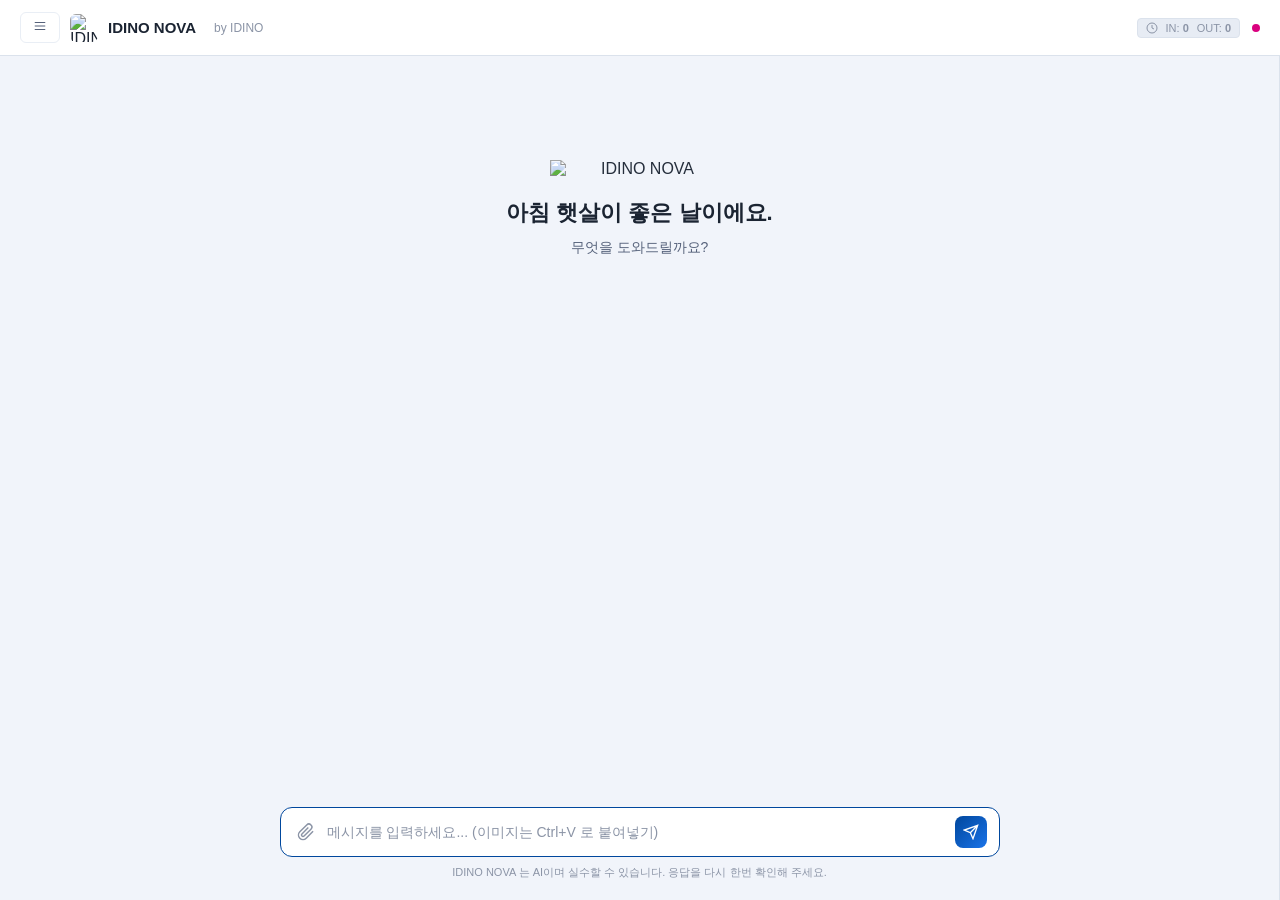
==== web/static/index.html @ 28ae4757 "[web] 브라우저 기본 대화상자 16곳을 공용 모달로 교체 alert/confirm/prompt 는 렌더러를 동기 차단한다. 실측으로 편집 버튼을 누르는 순간 페이지가 통째로 멈" ====
<!DOCTYPE html>
<html lang="ko">
<head>
<meta charset="UTF-8">
<meta name="viewport" content="width=device-width, initial-scale=1.0">
<title>IDINO NOVA — AI Assistant</title>
<link rel="manifest" href="/static/manifest.json">
<meta name="theme-color" content="#ffffff">
<meta name="apple-mobile-web-app-capable" content="yes">
<meta name="apple-mobile-web-app-status-bar-style" content="black-translucent">
<link rel="icon" type="image/png" href="/static/emblem.png">
<!-- 코드 하이라이트 — 에어갭 로컬 vendor 번들(외부 CDN 금지). 파일 부재 시에도 복사·라벨은 동작. -->
<link rel="stylesheet" href="/static/vendor/highlight/github.min.css">
<script src="/static/vendor/highlight/highlight.min.js" defer></script>
<!-- 수식 렌더(W5) — 에어갭이므로 CDN이 아닌 로컬 벤더를 쓴다. -->
<link rel="stylesheet" href="/static/vendor/katex/katex.min.css">
<script src="/static/vendor/katex/katex.min.js" defer></script>
<script src="/static/vendor/katex/auto-render.min.js" defer></script>
<style>
  /* KaTeX 레이아웃 보정 — 본문에 걸린 line-height가 분수·루트의 세로 조판을 눌러
     글리프가 잘려 보인다(실측). KaTeX 내부는 자체 조판을 쓰므로 normal로 되돌린다. */
  .katex, .katex * { line-height: normal; }
  /* 긴 수식은 잘라내지 말고 가로 스크롤로 흘린다.
     주의(실측 2026-08-06): 여기에 overflow-y: visible 을 적어도 계산값은 auto 가 된다.
     CSS 스펙상 한 축이 auto/scroll 이면 다른 축의 visible 은 auto 로 승격되기 때문이다
     (한 축만 스크롤 가능하게 만들 수 없다). 다만 auto 는 넘칠 때 '스크롤'이지 '잘라내기'가
     아니고, 실측에서 세로 넘침은 0이었다(scrollHeight == clientHeight). 그래서 그대로 둔다.
     세로 여유가 필요해지면 padding 을 키워 넘침 자체를 없애는 편이 안전하다. */
  .katex-display { overflow-x: auto; padding: 6px 0; margin: 8px 0; }
  /* 다이어그램(W4 Mermaid) — 넓은 그림은 가로 스크롤로 흘리고, 폭은 말풍선에 맞춘다. */
  .mermaid-figure {
    margin: 12px 0; padding: 12px; overflow-x: auto;
    background: var(--bg-secondary); border: 1px solid var(--border); border-radius: 8px;
  }
  /* SVG를 말풍선 폭에 맞춰 줄이지 않는다. 줄이면 글자가 뭉개져 읽을 수 없다(실측: 자연
     너비 1817px 다이어그램이 622px로 눌려 높이 68px가 됐다). 자연 크기를 유지하고
     넘치는 만큼만 위 컨테이너에서 가로 스크롤한다. */
  .mermaid-figure svg { max-width: none; width: auto; height: auto; display: block; margin: 0 auto; }
</style>
<style>
/* ─── idino 컬러 팔레트 ─── */
:root {
  /* ── IDINO NOVA 라이트 팔레트 (로고 화이트 배경 기준, 눈부심 완화한 소프트 톤) ── */
  --bg-page: #f1f4fa;           /* 페이지 배경 — 순백 대신 쿨 소프트 화이트로 눈 편하게 */
  --bg-primary: #e7ecf4;        /* 코드블록·인셋 박스 — 배경 위에서 구분되는 옅은 회색 */
  --bg-secondary: #ffffff;      /* 헤더·사이드바·카드 표면 (흰색으로 페이지 위에 뜸) */
  --bg-tertiary: #e0e7f2;       /* 활성 세션 등 강조 표면 */
  --bg-input: #ffffff;          /* 입력창 */
  --bg-message-user: #00479d;   /* 사용자 아바타 — 로고 네이비 */
  --bg-message-assistant: #ffffff;
  --bg-hover: #e8edf6;          /* hover 배경 */
  --text-primary: #1b2432;      /* 본문 — 짙은 네이비그레이 (흰 배경에서 편한 대비) */
  --text-secondary: #55617a;
  --text-muted: #8b94a6;
  --accent: #00479d;            /* 로고 네이비 */
  --accent-light: #1a73e8;      /* 로고 밝은 블루 */
  --accent-hover: #003a80;
  /* 로고 톤 그라데이션 (네이비→밝은 블루) — 버튼 등 강조 요소용 */
  --accent-grad: linear-gradient(135deg, #00479d 0%, #1a73e8 100%);
  --accent-grad-hover: linear-gradient(135deg, #003a80 0%, #135ec4 100%);
  --border: #dbe2ec;
  --border-light: #e9eef5;
  --scrollbar: #c6cfdd;
  --success: #209445;
  --error: #DA017F;
}

*, *::before, *::after { margin: 0; padding: 0; box-sizing: border-box; }

body {
  font-family: -apple-system, BlinkMacSystemFont, 'Segoe UI', Roboto, 'Helvetica Neue', Arial, sans-serif;
  background: var(--bg-page);
  color: var(--text-primary);
  height: 100vh;
  overflow: hidden;
  display: flex;
  flex-direction: column;
}

::-webkit-scrollbar { width: 6px; }
::-webkit-scrollbar-track { background: transparent; }
::-webkit-scrollbar-thumb { background: var(--scrollbar); border-radius: 3px; }
::-webkit-scrollbar-thumb:hover { background: var(--text-muted); }

/* ─── 헤더 ─── */
.header {
  display: flex;
  align-items: center;
  justify-content: space-between;
  padding: 12px 20px;
  background: var(--bg-secondary);
  border-bottom: 1px solid var(--border);
  flex-shrink: 0;
}

.header-left {
  display: flex;
  align-items: center;
  gap: 10px;
}

.header-logo { width: 28px; height: 28px; border-radius: 6px; }

.header-title { font-size: 15px; font-weight: 600; }

.header-subtitle { font-size: 12px; color: var(--text-muted); margin-left: 8px; }

.header-right { display: flex; align-items: center; gap: 12px; }

.header-btn {
  background: none;
  border: 1px solid var(--border-light);
  color: var(--text-secondary);
  padding: 6px 12px;
  border-radius: 6px;
  cursor: pointer;
  font-size: 12px;
  transition: all 0.15s;
}

.header-btn:hover {
  background: var(--bg-hover);
  color: var(--text-primary);
  border-color: var(--text-muted);
}

.status-dot {
  width: 8px; height: 8px; border-radius: 50%;
  background: var(--success); display: inline-block;
}
.status-dot.offline { background: var(--error); }

/* ─── 토큰 카운터 ─── */
.token-counter {
  display: flex;
  align-items: center;
  gap: 8px;
  font-size: 11px;
  color: var(--text-muted);
  padding: 3px 8px;
  background: var(--bg-primary);
  border-radius: 4px;
  border: 1px solid var(--border);
}

.token-counter span { font-variant-numeric: tabular-nums; }

/* ─── 사이드바 ─── */
.layout { display: flex; flex: 1; overflow: hidden; position: relative; }

.sidebar {
  width: var(--sidebar-w, 260px);
  background: var(--bg-secondary);
  border-right: 1px solid var(--border);
  display: flex;
  flex-direction: column;
  flex-shrink: 0;
  overflow: hidden;
  transition: width 0.22s ease;
}

/* 닫힘: 폭 0으로 접어 메인을 넓힌다(오버레이가 아니라 인-플로우 → 프롬프트를 가리지 않는다) */
.sidebar.collapsed {
  width: 0;
  border-right: none;
}

/* 패널 사이 드래그 리사이저 (데스크톱에서 폭 조절) */
.resizer {
  flex: 0 0 6px;
  cursor: col-resize;
  background: transparent;
  position: relative;
  z-index: 6;
  transition: background 0.15s ease;
}
.resizer::before {
  content: "";
  position: absolute;
  top: 0; bottom: 0; left: 2px;
  width: 1px;
  background: var(--border);
}
.resizer:hover, .resizer.dragging { background: var(--border-light); }
.resizer[hidden] { display: none; }
body.resizing { cursor: col-resize; user-select: none; }

.sidebar-header {
  padding: 14px 16px;
  border-bottom: 1px solid var(--border);
  display: flex;
  gap: 8px;
}

.new-chat-btn {
  flex: 1;
  padding: 10px;
  background: var(--accent-grad);
  color: #fff;
  border: none;
  border-radius: 8px;
  cursor: pointer;
  font-size: 13px;
  font-weight: 500;
  transition: background 0.15s;
}
.new-chat-btn:hover { background: var(--accent-grad-hover); }

.sidebar-close-btn {
  background: none;
  border: 1px solid var(--border-light);
  color: var(--text-secondary);
  width: 36px;
  border-radius: 8px;
  cursor: pointer;
  font-size: 16px;
  transition: all 0.15s;
}
.sidebar-close-btn:hover { background: var(--bg-hover); color: var(--text-primary); }

.session-list { flex: 1; overflow-y: auto; padding: 8px; }

.session-item {
  padding: 10px 12px;
  border-radius: 8px;
  cursor: pointer;
  font-size: 13px;
  color: var(--text-secondary);
  margin-bottom: 2px;
  transition: background 0.1s;
  display: flex;
  align-items: center;
  gap: 6px;
}
.session-item:hover { background: var(--bg-hover); }
.session-item.active { background: var(--bg-tertiary); color: var(--text-primary); }

/* 세션 항목의 제목 — 긴 텍스트는 말줄임 */
.session-title {
  flex: 1;
  min-width: 0;
  white-space: nowrap;
  overflow: hidden;
  text-overflow: ellipsis;
}

/* 세션 삭제 버튼 — 평소엔 숨기고 hover 시 노출 */
.session-delete-btn {
  flex-shrink: 0;
  width: 22px;
  height: 22px;
  border: none;
  background: transparent;
  color: var(--text-muted);
  cursor: pointer;
  border-radius: 4px;
  font-size: 14px;
  line-height: 1;
  opacity: 0;
  transition: opacity 0.1s, background 0.1s, color 0.1s;
}
.session-item:hover .session-delete-btn,
.session-item.active .session-delete-btn {
  opacity: 0.7;
}
.session-delete-btn:hover {
  opacity: 1 !important;
  background: rgba(220, 38, 38, 0.15);
  color: #ef4444;
}

/* 핀·이름변경·내보내기 버튼 — 삭제 버튼과 동일한 hover 노출 방식, 색만 다르게 */
.session-pin-btn, .session-rename-btn, .session-folder-btn, .session-export-btn {
  flex-shrink: 0;
  width: 20px;
  height: 22px;
  border: none;
  background: transparent;
  color: var(--text-muted);
  cursor: pointer;
  border-radius: 4px;
  font-size: 12px;
  line-height: 1;
  opacity: 0;
  transition: opacity 0.1s, background 0.1s, color 0.1s;
}
.session-item:hover .session-pin-btn,
.session-item:hover .session-rename-btn,
.session-item:hover .session-folder-btn,
.session-item:hover .session-export-btn,
.session-item.active .session-pin-btn,
.session-item.active .session-rename-btn,
.session-item.active .session-folder-btn,
.session-item.active .session-export-btn {
  opacity: 0.7;
}
.session-pin-btn:hover, .session-rename-btn:hover,
.session-folder-btn:hover, .session-export-btn:hover {
  opacity: 1 !important;
  background: var(--bg-hover);
  color: var(--text-primary);
}
/* 폴더 그룹 — 접이식 헤더 + 항목 */
.folder-group { margin-bottom: 2px; }
.folder-header {
  display: flex;
  align-items: center;
  gap: 6px;
  padding: 6px 10px;
  cursor: pointer;
  font-size: 12px;
  color: var(--text-secondary);
  border-radius: 6px;
  user-select: none;
}
.folder-header:hover { background: var(--bg-hover); }
.folder-caret { flex-shrink: 0; font-size: 10px; color: var(--text-muted); }

/* ─── 폴더 드래그·다중선택 (2026-08-08) ─── */
/* 드롭 대상 강조 — 어디에 놓이는지 보이지 않으면 드래그는 추측 게임이 된다. */
.folder-header.drop-target,
.drop-zone-ungrouped.drop-target {
  background: var(--bg-hover);
  outline: 2px dashed var(--accent, #6366f1);
  outline-offset: -2px;
}

/* 선택된 대화 — active(현재 열린 대화)와 구분되어야 한다. */
.session-item.selected {
  background: color-mix(in srgb, var(--accent, #6366f1) 18%, transparent);
  box-shadow: inset 2px 0 0 var(--accent, #6366f1);
}

.session-item.dragging { opacity: .45; }

/* 미분류 드롭 영역 — 폴더에서 빼내는 자리. 평소엔 조용히, 드래그 중에만 보인다. */
.drop-zone-ungrouped {
  display: none;
  padding: 6px 10px;
  margin: 2px 0 4px;
  font-size: 11px;
  color: var(--text-muted);
  border: 1px dashed var(--border);
  border-radius: 6px;
  text-align: center;
}
.sidebar.dragging-session .drop-zone-ungrouped { display: block; }

/* 다중선택 안내 — 선택이 있을 때만 뜬다. */
.selection-bar {
  display: none;
  align-items: center;
  justify-content: space-between;
  gap: 8px;
  padding: 6px 10px;
  margin-bottom: 4px;
  font-size: 12px;
  background: var(--bg-tertiary);
  border-radius: 6px;
  color: var(--text-secondary);
}
.selection-bar.visible { display: flex; }
.selection-bar button {
  background: none;
  border: 1px solid var(--border);
  border-radius: 4px;
  color: var(--text-secondary);
  cursor: pointer;
  font-size: 11px;
  padding: 2px 8px;
}
.selection-bar button:hover { background: var(--bg-hover); }
.folder-name { flex: 1; min-width: 0; white-space: nowrap; overflow: hidden; text-overflow: ellipsis; font-weight: 600; }
.folder-count { flex-shrink: 0; font-size: 11px; color: var(--text-muted); }
.folder-items { padding-left: 8px; }
/* 핀 고정된 세션은 핀 버튼을 항상 살짝 보이게(고정 상태 시각화) */
.session-item.pinned .session-pin-btn { opacity: 0.55; }
/* 제목 앞 핀 마크(고정 표시) */
.session-pin-mark { flex-shrink: 0; font-size: 11px; margin-right: 2px; }

/* 사이드바 검색 */
.sidebar-search { padding: 8px 12px 4px; }
.session-search-input {
  width: 100%;
  box-sizing: border-box;
  padding: 7px 10px;
  border: 1px solid var(--border);
  border-radius: 8px;
  background: var(--bg-primary);
  color: var(--text-primary);
  font-size: 13px;
  outline: none;
  transition: border-color 0.1s;
}
.session-search-input:focus { border-color: var(--accent-light, #6b8afd); }
.session-search-input::placeholder { color: var(--text-muted); }

/* 검색 결과 항목 — 제목 + 스니펫(매치어 강조) */
.search-result-item { flex-direction: column; align-items: stretch; gap: 3px; }
.search-result-title {
  font-size: 13px;
  color: var(--text-primary);
  white-space: nowrap;
  overflow: hidden;
  text-overflow: ellipsis;
}
.search-snippet {
  font-size: 11px;
  color: var(--text-secondary);
  white-space: nowrap;
  overflow: hidden;
  text-overflow: ellipsis;
}
.search-snippet mark {
  background: rgba(255, 214, 0, 0.35);
  color: inherit;
  border-radius: 2px;
  padding: 0 1px;
}
.search-empty { padding: 14px 16px; color: var(--text-muted); font-size: 13px; }

.sidebar-footer {
  padding: 10px 16px;
  border-top: 1px solid var(--border);
  font-size: 11px;
  color: var(--text-muted);
  display: flex;
  align-items: center;
  justify-content: space-between;
  gap: 8px;
}
.settings-btn {
  border: 1px solid var(--border);
  background: var(--bg-secondary);
  color: var(--text-secondary);
  border-radius: 6px;
  padding: 4px 10px;
  font-size: 12px;
  cursor: pointer;
  transition: background 0.1s, color 0.1s;
}
.settings-btn:hover { background: var(--bg-hover); color: var(--text-primary); }
.footer-version { flex-shrink: 0; }

/* ─── 설정 모달 ─── */
.modal-overlay {
  position: fixed;
  inset: 0;
  background: rgba(0, 0, 0, 0.45);
  display: flex;
  align-items: center;
  justify-content: center;
  z-index: 50;
  padding: 16px;
}
.modal-overlay[hidden] { display: none; }
.modal {
  background: var(--bg-secondary);
  border: 1px solid var(--border);
  border-radius: 12px;
  width: min(560px, 100%);
  max-height: 85vh;
  display: flex;
  flex-direction: column;
  box-shadow: 0 10px 40px rgba(0, 0, 0, 0.25);
}
.modal-header {
  display: flex;
  align-items: center;
  justify-content: space-between;
  padding: 14px 18px;
  border-bottom: 1px solid var(--border);
}
.modal-title { font-size: 15px; font-weight: 600; color: var(--text-primary); }
.modal-close {
  border: none; background: transparent; color: var(--text-muted);
  font-size: 22px; line-height: 1; cursor: pointer; padding: 0 4px;
}
.modal-close:hover { color: var(--text-primary); }
.modal-body { padding: 16px 18px; overflow-y: auto; }
.modal-desc { font-size: 12px; color: var(--text-secondary); margin-bottom: 10px; line-height: 1.5; }
.instruction-textarea {
  width: 100%;
  box-sizing: border-box;
  min-height: 160px;
  resize: vertical;
  padding: 10px 12px;
  border: 1px solid var(--border);
  border-radius: 8px;
  background: var(--bg-input);
  color: var(--text-primary);
  font-size: 13px;
  font-family: inherit;
  line-height: 1.5;
  outline: none;
}
.instruction-textarea:focus { border-color: var(--accent-light, #1a73e8); }
.instruction-status { margin-top: 8px; font-size: 12px; min-height: 16px; }
.instruction-status.ok { color: var(--success, #209445); }
.instruction-status.err { color: var(--error, #DA017F); }
.modal-footer {
  display: flex;
  justify-content: flex-end;
  gap: 8px;
  padding: 12px 18px;
  border-top: 1px solid var(--border);
}
.modal-btn-primary, .modal-btn-secondary {
  padding: 7px 16px;
  border-radius: 8px;
  font-size: 13px;
  cursor: pointer;
  border: 1px solid var(--border);
}
.modal-btn-secondary { background: var(--bg-secondary); color: var(--text-secondary); }
.modal-btn-secondary:hover { background: var(--bg-hover); }
.modal-btn-primary { background: var(--accent, #00479d); color: #fff; border-color: var(--accent, #00479d); }
.modal-btn-primary:hover { background: var(--accent-hover, #003a80); }

/* 공용 대화상자(alert/confirm/prompt 대체) — 위 .modal-* 를 그대로 쓰고 여기서는
   본문 텍스트와 입력줄만 더한다. 브라우저 기본 대화상자는 UI 톤이 어긋날 뿐 아니라
   렌더러를 통째로 멈춰 자동화·검증이 그 지점에서 막힌다. */
.dialog { width: min(420px, 100%); }
.dialog-message {
  font-size: 13px; color: var(--text-primary); line-height: 1.6;
  white-space: pre-wrap;          /* 기존 문구가 \n 으로 줄을 나눈다 */
  word-break: break-word;         /* 파일명·URL 이 길어도 창을 밀지 않게 */
}
.dialog-input {
  width: 100%; box-sizing: border-box; margin-top: 12px;
  padding: 9px 12px;
  border: 1px solid var(--border); border-radius: 8px;
  background: var(--bg-input); color: var(--text-primary);
  font-size: 13px; font-family: inherit; outline: none;
}
.dialog-input:focus { border-color: var(--accent-light, #1a73e8); }

/* 설정 섹션 — 커스텀 인스트럭션 / 프롬프트 템플릿 */
.settings-section-title { font-size: 13px; font-weight: 600; color: var(--text-primary); margin-bottom: 6px; }
.settings-hint { font-size: 11px; font-weight: 400; color: var(--text-muted); margin-left: 6px; }
.settings-divider { height: 1px; background: var(--border); margin: 18px 0 14px; }
/* 프롬프트 템플릿 편집 목록 */
.prompt-list { display: flex; flex-direction: column; gap: 8px; margin-bottom: 8px; }
.prompt-row { display: flex; gap: 6px; align-items: flex-start; }
.prompt-title-input {
  flex-shrink: 0; width: 120px; box-sizing: border-box;
  padding: 6px 8px; border: 1px solid var(--border); border-radius: 6px;
  background: var(--bg-input); color: var(--text-primary); font-size: 12px; outline: none;
}
.prompt-text-input {
  flex: 1; min-width: 0; box-sizing: border-box; min-height: 38px; resize: vertical;
  padding: 6px 8px; border: 1px solid var(--border); border-radius: 6px;
  background: var(--bg-input); color: var(--text-primary); font-size: 12px;
  font-family: inherit; line-height: 1.4; outline: none;
}
.prompt-title-input:focus, .prompt-text-input:focus { border-color: var(--accent-light, #1a73e8); }
.prompt-del-btn {
  flex-shrink: 0; width: 26px; height: 30px; border: 1px solid var(--border);
  background: var(--bg-secondary); color: var(--text-muted); border-radius: 6px;
  cursor: pointer; font-size: 16px; line-height: 1;
}
.prompt-del-btn:hover { background: rgba(220,38,38,0.12); color: #ef4444; }
.prompt-add-btn {
  border: 1px dashed var(--border); background: transparent; color: var(--text-secondary);
  border-radius: 6px; padding: 6px 12px; font-size: 12px; cursor: pointer;
}
.prompt-add-btn:hover { background: var(--bg-hover); color: var(--text-primary); }

/* ─── 저장된 기억(W3) ─── */
.memory-list { display: flex; flex-direction: column; gap: 6px; max-height: 220px; overflow-y: auto; }
.memory-row {
  display: flex; gap: 8px; align-items: flex-start;
  padding: 8px 10px; border: 1px solid var(--border); border-radius: 6px;
  background: var(--bg-primary);
}
.memory-text {
  flex: 1; min-width: 0; font-size: 12px; line-height: 1.5; color: var(--text-primary);
  word-break: break-word;
}
/* 본문은 3줄까지만 보여준다. 승격된 assistant 답변은 수천 자짜리도 있어서, 그대로 두면
   기억 하나가 목록 전체를 덮는다(실측). 전문은 아래 툴팁(title)으로 확인한다. */
.memory-body {
  display: -webkit-box; -webkit-line-clamp: 3; -webkit-box-orient: vertical;
  overflow: hidden;
}
.memory-meta { display: block; margin-top: 3px; font-size: 11px; color: var(--text-muted); }
.memory-del {
  flex-shrink: 0; border: 0; background: transparent; color: var(--text-muted);
  cursor: pointer; font-size: 14px; line-height: 1; padding: 2px 4px;
}
.memory-del:hover { color: var(--error); }
.memory-empty { font-size: 12px; color: var(--text-muted); padding: 6px 2px; }

/* 프롬프트 / 삽입 팝업 — 입력창 위로 뜨는 드롭다운 */
.input-container { position: relative; }
.prompt-popup {
  position: absolute;
  left: 0; right: 0; bottom: 100%;
  margin-bottom: 8px;
  max-height: 240px;
  overflow-y: auto;
  background: var(--bg-secondary);
  border: 1px solid var(--border);
  border-radius: 10px;
  box-shadow: 0 6px 24px rgba(0,0,0,0.18);
  z-index: 20;
}
.prompt-popup[hidden] { display: none; }
.prompt-popup-item {
  display: flex; flex-direction: column; gap: 2px;
  padding: 8px 12px; cursor: pointer; border-bottom: 1px solid var(--border-light, var(--border));
}
.prompt-popup-item:last-child { border-bottom: none; }
.prompt-popup-item.active, .prompt-popup-item:hover { background: var(--bg-hover); }
.prompt-popup-title { font-size: 13px; color: var(--text-primary); font-weight: 600; }
.prompt-popup-preview { font-size: 11px; color: var(--text-muted); white-space: nowrap; overflow: hidden; text-overflow: ellipsis; }

/* ─── 메인 영역 ─── */
.main {
  flex: 1;
  display: flex;
  flex-direction: column;
  min-width: 0;
}

.messages { flex: 1; overflow-y: auto; padding: 24px 0; }

.messages-inner {
  max-width: 720px;
  margin: 0 auto;
  padding: 0 20px;
}

/* ─── 환영 화면 ─── */
.welcome {
  display: flex;
  flex-direction: column;
  align-items: center;
  justify-content: center;
  padding: 80px 20px;
  text-align: center;
}

.welcome-logo {
  /* 가로형 워드마크 로고 — 비율 유지(height:auto)로 찌그러짐 방지, 중앙 표시용 확대 */
  width: 180px; height: auto;
  margin-bottom: 20px;
  opacity: 0.95;
}

.welcome h2 { font-size: 22px; font-weight: 600; margin-bottom: 8px; }

.welcome p {
  font-size: 14px;
  color: var(--text-secondary);
  max-width: 400px;
  line-height: 1.6;
}

/* ─── 메시지 버블 ─── */
.message { margin-bottom: 24px; animation: fadeIn 0.2s ease; }

@keyframes fadeIn {
  from { opacity: 0; transform: translateY(6px); }
  to { opacity: 1; transform: translateY(0); }
}

.message-header {
  display: flex;
  align-items: center;
  gap: 8px;
  margin-bottom: 6px;
}

.message-avatar {
  width: 24px; height: 24px;
  border-radius: 50%;
  display: flex;
  align-items: center;
  justify-content: center;
  font-size: 12px;
  font-weight: 600;
  flex-shrink: 0;
}

.message-avatar.user { background: var(--bg-message-user); color: #fff; }
.message-avatar.assistant { background: #fff; color: #fff; object-fit: cover; }

.message-sender { font-size: 13px; font-weight: 600; }

.message-body {
  padding-left: 32px;
  font-size: 14px;
  line-height: 1.7;
  color: var(--text-primary);
  word-wrap: break-word;
}

.message-body p { margin-bottom: 8px; }
.message-body p:last-child { margin-bottom: 0; }

.message-body pre {
  background: var(--bg-primary);
  border: 1px solid var(--border);
  border-radius: 8px;
  overflow: hidden;                 /* 헤더가 둥근 모서리 안에 깔끔히 들어가게 */
  margin: 8px 0;
  font-size: 13px;
  font-family: 'Cascadia Code', 'Fira Code', 'Consolas', monospace;
}
/* 코드 본문 — pre가 아니라 code가 패딩·가로스크롤을 담당(헤더 유무와 무관하게 일관) */
.message-body pre > code {
  display: block;
  padding: 12px 16px;
  overflow-x: auto;
  background: none;
}

.message-body code {
  background: var(--bg-hover);
  padding: 2px 5px;
  border-radius: 4px;
  font-size: 13px;
  font-family: 'Cascadia Code', 'Fira Code', 'Consolas', monospace;
}

/* 코드블록 헤더 — 언어 라벨 + 복사 버튼 (enhanceCodeBlocks가 삽입) */
.code-header {
  display: flex;
  align-items: center;
  justify-content: space-between;
  padding: 5px 12px;
  background: var(--bg-hover);
  border-bottom: 1px solid var(--border);
  font-size: 11px;
}
.code-lang { color: var(--text-muted); text-transform: uppercase; letter-spacing: 0.5px; }
.code-copy-btn {
  border: none;
  background: transparent;
  color: var(--text-secondary);
  cursor: pointer;
  font-size: 11px;
  padding: 2px 8px;
  border-radius: 4px;
  transition: background 0.1s, color 0.1s;
}
.code-copy-btn:hover { background: var(--bg-tertiary); color: var(--text-primary); }
/* HTML/SVG 미리보기 버튼 — 코드 헤더에 복사 버튼과 나란히 */
.code-preview-btn {
  border: none; background: transparent; color: var(--accent-light, #1a73e8);
  cursor: pointer; font-size: 11px; padding: 2px 8px; border-radius: 4px;
  margin-right: 4px; transition: background 0.1s, color 0.1s;
}
.code-preview-btn:hover { background: var(--bg-tertiary); }
/* HTML 라이브 프리뷰 iframe — 캔버스를 꽉 채운다(흰 배경으로 렌더 안정) */
.canvas-iframe {
  width: 100%;
  min-height: 70vh;
  border: none;
  border-radius: 8px;
  background: #fff;
}

/* 재생성 버튼 — 마지막 answer 아래에 붙는다 */
.regen-btn {
  margin-top: 8px;
  padding: 4px 10px;
  border: 1px solid var(--border);
  background: var(--bg-secondary);
  color: var(--text-secondary);
  border-radius: 6px;
  font-size: 12px;
  cursor: pointer;
  transition: background 0.1s, color 0.1s;
}
.regen-btn:hover { background: var(--bg-hover); color: var(--text-primary); }

/* 메시지 편집 버튼 — user 말풍선 hover 시 노출 */
.msg-edit-btn {
  display: inline-block;
  margin-top: 6px;
  padding: 3px 8px;
  border: 1px solid var(--border);
  background: transparent;
  color: var(--text-muted);
  border-radius: 6px;
  font-size: 11px;
  cursor: pointer;
  opacity: 0;
  transition: opacity 0.1s, background 0.1s, color 0.1s;
}
.message:hover .msg-edit-btn { opacity: 0.6; }
.msg-edit-btn:hover { opacity: 1 !important; background: var(--bg-hover); color: var(--text-primary); }

/* ─── 스트리밍 커서 ─── */
.streaming-cursor::after {
  content: '';
  display: inline-block;
  width: 7px; height: 16px;
  background: var(--accent-light);
  margin-left: 2px;
  animation: blink 0.8s infinite;
  vertical-align: text-bottom;
}

@keyframes blink {
  0%, 100% { opacity: 1; }
  50% { opacity: 0; }
}

/* ─── 입력 영역 ─── */
.input-area {
  padding: 16px 20px 20px;
  flex-shrink: 0;
}

.input-container {
  max-width: 720px;
  margin: 0 auto;
  position: relative;
}

.input-box {
  display: flex;
  align-items: center;
  background: var(--bg-input);
  border: 1px solid var(--border-light);
  border-radius: 12px;
  padding: 8px 12px;
  gap: 8px;
  transition: border-color 0.15s;
}

.input-box:focus-within { border-color: var(--accent); }

/* 첨부 버튼 */
.attach-btn {
  background: none;
  border: none;
  color: var(--text-muted);
  cursor: pointer;
  padding: 4px;
  border-radius: 6px;
  display: flex;
  align-items: center;
  justify-content: center;
  flex-shrink: 0;
  transition: color 0.15s;
}
.attach-btn:hover { color: var(--text-primary); }
.attach-btn svg { width: 18px; height: 18px; }

.input-box textarea {
  flex: 1;
  background: none;
  border: none;
  outline: none;
  color: var(--text-primary);
  font-size: 14px;
  font-family: inherit;
  resize: none;
  max-height: 150px;
  line-height: 21px;
  padding: 4px 0;
}

.input-box textarea::placeholder { color: var(--text-muted); }

.send-btn {
  background: var(--accent-grad);
  border: none;
  color: #fff;
  width: 32px; height: 32px;
  border-radius: 8px;
  cursor: pointer;
  display: flex;
  align-items: center;
  justify-content: center;
  flex-shrink: 0;
  transition: background 0.15s;
}
.send-btn:hover { background: var(--accent-grad-hover); }
.send-btn:disabled { opacity: 0.4; cursor: not-allowed; }
.send-btn svg { width: 16px; height: 16px; }

.input-footer {
  text-align: center;
  font-size: 11px;
  color: var(--text-muted);
  margin-top: 8px;
}

/* 첨부파일 프리뷰 */
.attach-preview {
  display: none;
  padding: 6px 12px;
  margin-bottom: 4px;
}

.attach-preview.visible { display: flex; flex-wrap: wrap; gap: 6px; }

.attach-chip {
  display: flex;
  align-items: center;
  gap: 6px;
  background: var(--bg-tertiary);
  border: 1px solid var(--border);
  border-radius: 6px;
  padding: 4px 10px;
  font-size: 12px;
  color: var(--text-secondary);
}

.attach-chip .remove {
  cursor: pointer;
  color: var(--text-muted);
  font-size: 14px;
  line-height: 1;
}
.attach-chip .remove:hover { color: var(--error); }

/* 첨부 이미지 썸네일 — 무엇을 붙였는지 보내기 전에 눈으로 확인하는 용도.
   파일명만 보이면 붙여넣기(Ctrl+V)로 들어온 이미지는 이름이 무의미해서
   (예: image.png) 무엇인지 알 수가 없다. */
.attach-chip .thumb {
  width: 28px;
  height: 28px;
  object-fit: cover;      /* 비율 유지하며 정사각형으로 채움 */
  border-radius: 4px;
  border: 1px solid var(--border);
  background: var(--bg-secondary);
  flex-shrink: 0;
}

/* 숨겨진 파일 입력 */
#fileInput { display: none; }

/* ─── 로딩 인디케이터 ─── */
.thinking {
  display: flex;
  align-items: center;
  gap: 6px;
  padding-left: 32px;
  color: var(--text-muted);
  font-size: 13px;
  margin-bottom: 16px;
}

/* ─── Qwen thinking 블록 (Claude hmm... 스타일) ─── */
.model-thinking {
  font-size: 12px;
  color: var(--text-muted);
  font-style: italic;
  padding: 6px 10px;
  margin-bottom: 8px;
  border-left: 2px solid var(--border);
  background: var(--bg-primary);
  border-radius: 0 4px 4px 0;
  opacity: 0.7;
  max-height: 60px;
  overflow: hidden;
  transition: max-height 0.3s;
  cursor: pointer;
}
.model-thinking:hover { max-height: 300px; opacity: 1; }
.model-thinking::before { content: "thinking... "; font-weight: 500; }

/* ─── 목록 (bullet point / 번호 목록 / 중첩) ─── */
.message-body ul, .message-body ol,
.canvas-body ul, .canvas-body ol { margin: 4px 0; padding-left: 22px; }
.message-body li, .canvas-body li { margin-bottom: 4px; line-height: 1.6; }
/* 중첩 목록 — 상위 항목 아래로 들여쓰기 시각화 */
.message-body ul ul, .message-body ul ol,
.message-body ol ul, .message-body ol ol,
.canvas-body ul ul, .canvas-body ul ol,
.canvas-body ol ul, .canvas-body ol ol { margin: 2px 0; }
.message-body ol, .canvas-body ol { list-style: decimal; }
.message-body ul, .canvas-body ul { list-style: disc; }

/* ─── 제목 (마크다운 #/##/### → h2/h3/h4) ─── */
.message-body h2, .canvas-body h2 { font-size: 19px; font-weight: 700; margin: 16px 0 8px; line-height: 1.3; }
.message-body h3, .canvas-body h3 { font-size: 16px; font-weight: 700; margin: 14px 0 6px; line-height: 1.3; }
.message-body h4, .canvas-body h4 { font-size: 14px; font-weight: 700; margin: 12px 0 6px; color: var(--text-secondary); }
.message-body h5, .canvas-body h5 { font-size: 13px; font-weight: 700; margin: 10px 0 4px; color: var(--text-secondary); }
.message-body h6, .canvas-body h6 { font-size: 12px; font-weight: 700; margin: 10px 0 4px; color: var(--text-muted); }
.message-body h2:first-child, .message-body h3:first-child, .message-body h4:first-child,
.canvas-body h2:first-child, .canvas-body h3:first-child, .canvas-body h4:first-child { margin-top: 0; }

.thinking-dots span {
  display: inline-block;
  width: 4px; height: 4px;
  background: var(--text-muted);
  border-radius: 50%;
  animation: dot-pulse 1.4s infinite;
}
.thinking-dots span:nth-child(2) { animation-delay: 0.2s; }
.thinking-dots span:nth-child(3) { animation-delay: 0.4s; }

@keyframes dot-pulse {
  0%, 80%, 100% { opacity: 0.3; transform: scale(0.8); }
  40% { opacity: 1; transform: scale(1); }
}

/* ─── 활동 표시 (Claude 스타일: 지금 어떤 도구를 실행 중인지) ─── */
/* 스트리밍 메시지 안에 들어가는 "AI가 지금 무슨 일을 하는지" 영역.
   구성: (1) 완료 단계들의 muted 트레일 + (2) 진행 중 라이브 인디케이터.
   메시지 본문과 좌측 정렬을 맞추기 위해 padding-left 32px (아바타 폭 보정). */
.activity-area {
  padding-left: 32px;
  margin-bottom: 6px;
}
/* 턴이 끝난 뒤 최종 메시지에 남는 완료 트레일은 더 흐리게.
   (접힌 도구결과 블록 activity-results는 클릭해 펼쳐 읽는 대상이라 흐리게 하지 않는다) */
.activity-area.activity-final .activity-trail { opacity: 0.6; }

/* 계획 체크리스트 패널 (TodoWrite) — 활동영역 상단 고정. 스트림 종료 후에도 유지. */
.todo-panel {
  border: 1px solid var(--border, #333);
  border-radius: 8px;
  padding: 8px 12px;
  margin-bottom: 8px;
  background: rgba(127, 127, 127, 0.06);
  font-size: 0.88em;
}
.todo-head { display: flex; justify-content: space-between; align-items: center; margin-bottom: 4px; }
.todo-title { font-weight: 600; opacity: 0.85; }
.todo-count { font-variant-numeric: tabular-nums; opacity: 0.6; font-size: 0.9em; }
.todo-list { display: flex; flex-direction: column; gap: 2px; }
.todo-item { display: flex; align-items: baseline; gap: 6px; line-height: 1.5; }
.todo-mark { width: 1em; flex: none; text-align: center; }
.todo-completed { opacity: 0.55; }
.todo-completed .todo-text { text-decoration: line-through; }
.todo-in_progress { font-weight: 600; }
.todo-active { opacity: 0.75; font-weight: 400; font-size: 0.9em; }

/* 완료 단계 트레일 — 작은 muted 목록 (여러 도구가 누적됨) */
.activity-trail {
  display: flex;
  flex-direction: column;
  gap: 2px;
}
.activity-trail:not(:empty) { margin-bottom: 6px; }

/* 완료된 한 단계, 예: "✓ 문서 생성 · DocumentExport" */
.activity-step {
  display: flex;
  align-items: center;
  gap: 6px;
  font-size: 12px;
  color: var(--text-muted);
  line-height: 1.5;
}
.activity-step .activity-check {
  color: var(--success);
  flex-shrink: 0;
  font-weight: 700;
}
/* 반복 접기 카운트 배지 (예: "×10") — 숫자 정렬 고정 */
.activity-count {
  color: var(--text-secondary);
  font-variant-numeric: tabular-nums;
  opacity: 0.9;
  margin-left: 2px;
}

/* 컨텍스트 압축 표시 (예: "🗜️ 대화 압축 중 · 이전 대화 3턴 요약")
   활동 단계(.activity-step)와 같은 muted 톤을 그대로 쓰고, 아이콘(🗜️)만
   초록 체크(✓) 대신 얹는다. 완료 후에도 트레일에 은은하게 남는다. */
.activity-compact .activity-compact-icon { flex-shrink: 0; opacity: 0.85; }

/* 진행 중 라이브 인디케이터, 예: "🔧 문서 생성 중 · DocumentExport" + 스피너 */
.activity-live {
  align-items: center;
  gap: 8px;
  font-size: 13px;
  color: var(--text-secondary);
  padding: 2px 0;
}
.activity-live-text { display: inline-flex; align-items: center; gap: 6px; }

/* 도구명 — 코드 폰트로 살짝 구분, 흐리게 */
.activity-tool-name {
  color: var(--text-secondary);
  opacity: 0.8;
  font-family: 'Cascadia Code', 'Consolas', monospace;
  font-size: 11px;
}

/* CSS 스피너 — 외부 라이브러리 없이 회전 링 (에어갭 준수) */
.activity-spinner {
  width: 12px;
  height: 12px;
  border: 2px solid var(--border-light);
  border-top-color: var(--accent-light);
  border-radius: 50%;
  display: inline-block;
  flex-shrink: 0;
  animation: activity-spin 0.7s linear infinite;
}
@keyframes activity-spin { to { transform: rotate(360deg); } }

/* ─── 도구 / 서브에이전트 결과 — 접힌 상세 블록 (Claude 스타일) ─── */
/* tool_result 프레임이 오면 여기(activity-results)에 <details> 박스를 하나씩 쌓는다.
   기본은 "접힘" 상태로, 요약 한 줄만 보이고 클릭하면 전체 원문이 펼쳐진다.
   메인 답변 말풍선(streamingBody)과 분리돼 있어, 도구 원문이 답변에 섞이지 않는다. */
.activity-results {
  display: flex;
  flex-direction: column;
  gap: 6px;
}
.activity-results:not(:empty) { margin: 4px 0 6px; }

/* 접힌 결과 박스 — 옅은 회색 카드 */
.tool-result {
  border: 1px solid var(--border-light);
  border-radius: 8px;
  background: var(--bg-secondary);
  overflow: hidden;
  font-size: 12px;
}

/* 요약 줄(summary): "▸ scout: 문서 분석 · 3개 문단 요약" 형태. 클릭 시 펼침 토글. */
.tool-result > summary {
  display: flex;
  align-items: center;
  gap: 6px;
  padding: 6px 10px;
  cursor: pointer;
  list-style: none;                 /* 브라우저 기본 삼각형 마커 제거(직접 ▸ 사용) */
  color: var(--text-secondary);
  user-select: none;
}
.tool-result > summary::-webkit-details-marker { display: none; }  /* Safari/Chrome 기본 마커 제거 */
.tool-result > summary::marker { content: ''; }                    /* Firefox 기본 마커 제거 */
.tool-result > summary:hover { background: var(--bg-hover); }
/* 키보드 포커스 시 접근성용 외곽선 */
.tool-result > summary:focus-visible { outline: 2px solid var(--accent-light); outline-offset: -2px; }

/* ▸ 캐럿 — 펼치면 90도 회전해 ▾ 처럼 보이게 한다 */
.tool-result .tr-caret {
  flex-shrink: 0;
  color: var(--text-muted);
  display: inline-block;
  transition: transform 0.15s ease;
}
.tool-result[open] > summary .tr-caret { transform: rotate(90deg); }

/* 도구/서브에이전트 라벨 — 모노폰트로 살짝 구분 */
.tool-result .tr-label {
  font-family: 'Cascadia Code', 'Fira Code', 'Consolas', monospace;
  color: var(--text-primary);
  flex-shrink: 0;
}
.tool-result .tr-sep { color: var(--text-muted); flex-shrink: 0; }
/* 한 줄 미리보기 — 넘치면 말줄임 */
.tool-result .tr-preview {
  color: var(--text-muted);
  white-space: nowrap;
  overflow: hidden;
  text-overflow: ellipsis;
  min-width: 0;
}

/* 펼쳤을 때 나오는 전체 원문 영역 — formatContent()가 렌더한 HTML이 들어간다 */
.tool-result .tool-result-body {
  padding: 8px 12px 10px;
  border-top: 1px solid var(--border-light);
  max-height: 360px;
  overflow: auto;
  font-size: 13px;
  color: var(--text-secondary);
  line-height: 1.6;
}
/* 본문 내부 요소는 .message-body 규칙이 닿지 않으므로 최소한의 가독성 스타일을 직접 준다 */
.tool-result-body p { margin: 4px 0; }
.tool-result-body ul, .tool-result-body ol { padding-left: 18px; margin: 4px 0; }
.tool-result-body h2, .tool-result-body h3, .tool-result-body h4 { margin: 8px 0 4px; font-size: 13px; }
.tool-result-body pre {
  background: var(--bg-primary);
  border: 1px solid var(--border);
  border-radius: 6px;
  padding: 8px 10px;
  overflow-x: auto;              /* 긴 코드는 박스 안에서만 가로 스크롤 */
  margin: 6px 0;
  font-size: 12px;
  font-family: 'Cascadia Code', 'Fira Code', 'Consolas', monospace;
}
.tool-result-body code {
  font-family: 'Cascadia Code', 'Fira Code', 'Consolas', monospace;
  font-size: 12px;
}
.tool-result-body pre code { background: none; padding: 0; }

/* 오류 결과 — 붉은 톤으로 강조 */
.tool-result.is-error { border-color: var(--error); }
.tool-result.is-error > summary { color: var(--error); }
.tool-result.is-error .tr-label { color: var(--error); }

/* ─── 다운로드 / 미리보기 버튼 ─── */
.dl-wrap { margin-top: 10px; display: flex; flex-wrap: wrap; gap: 8px; }

.dl-link {
  display: inline-block;
  padding: 8px 14px;
  background: var(--accent-grad);
  color: #fff;
  border-radius: 8px;
  text-decoration: none;
  font-size: 13px;
  font-weight: 600;
  cursor: pointer;
  transition: background 0.15s;
}
.dl-link:hover { background: var(--accent-grad-hover); }

/* ─── 채팅 인라인 이미지 썸네일 (클릭 시 우측 캔버스에서 원본 확대) ─── */
.img-thumb {
  display: block;
  max-width: 320px;
  width: 100%;
  height: auto;
  margin-top: 10px;
  border: 1px solid var(--border);
  border-radius: 12px;          /* 디자인 토큰 --radius-md 미정의 → 12px 고정 */
  cursor: pointer;
  transition: box-shadow 0.15s, border-color 0.15s;
}
.img-thumb:hover {
  border-color: var(--accent-light);
  box-shadow: 0 2px 12px rgba(0, 0, 0, 0.12);
}
/* 인증 fetch 로 objectURL 을 받기 전(src 없음)엔 옅은 placeholder 박스로 보이게 한다 */
.img-thumb:not([src]) {
  min-height: 120px;
  background: var(--border-light);
}

/* ─── 문서 미리보기 캔버스 (아티팩트 스타일) ─── */
.canvas-panel {
  flex-shrink: 0;
  width: 0;
  min-width: 0;
  overflow: hidden;
  background: var(--bg-secondary);
  border-left: 1px solid var(--border);
  display: flex;
  flex-direction: column;
  transition: width 0.28s ease;
}
/* 데스크톱: 우측 폭(기본 42%, 드래그로 조절) — .main(flex:1)이 자동으로 줄어든다 */
.canvas-panel.open { width: var(--canvas-w, 42%); }

.canvas-header {
  display: flex;
  align-items: center;
  gap: 10px;
  padding: 12px 16px;
  border-bottom: 1px solid var(--border);
  flex-shrink: 0;
}

.canvas-filename {
  font-size: 13px;
  font-weight: 600;
  color: var(--text-primary);
  white-space: nowrap;
  overflow: hidden;
  text-overflow: ellipsis;
  flex: 1;
  min-width: 0;
}

.canvas-badge {
  flex-shrink: 0;
  font-size: 10px;
  font-weight: 700;
  letter-spacing: 0.5px;
  text-transform: uppercase;
  color: var(--accent-light);
  background: var(--bg-primary);
  border: 1px solid var(--border-light);
  border-radius: 4px;
  padding: 2px 7px;
}

.canvas-header-actions { display: flex; align-items: center; gap: 8px; flex-shrink: 0; }

.canvas-dl {
  padding: 6px 12px;
  font-size: 12px;
}

.canvas-close {
  background: none;
  border: 1px solid var(--border-light);
  color: var(--text-secondary);
  width: 30px;
  height: 30px;
  border-radius: 8px;
  cursor: pointer;
  font-size: 18px;
  line-height: 1;
  transition: all 0.15s;
}
.canvas-close:hover { background: var(--bg-hover); color: var(--text-primary); }

.canvas-body {
  flex: 1;
  overflow-y: auto;
  padding: 24px 28px;
  font-size: 14px;
  line-height: 1.75;
  color: var(--text-primary);
  word-wrap: break-word;
}
/* 캔버스 본문은 채팅 버블과 동일한 서식 규칙을 재사용 (formatContent) */
.canvas-body p { margin-bottom: 10px; }
.canvas-body p:last-child { margin-bottom: 0; }
.canvas-body pre {
  background: var(--bg-primary);
  border: 1px solid var(--border);
  border-radius: 8px;
  padding: 12px 16px;
  overflow-x: auto;
  margin: 8px 0;
  font-size: 13px;
  font-family: 'Cascadia Code', 'Fira Code', 'Consolas', monospace;
}
.canvas-body code {
  background: var(--bg-hover);
  padding: 2px 5px;
  border-radius: 4px;
  font-size: 13px;
  font-family: 'Cascadia Code', 'Fira Code', 'Consolas', monospace;
}
.canvas-body pre code { background: none; padding: 0; }

/* ─── 반응형 ─── */
/* 태블릿: 캔버스 기본 폭을 조금 넓게, 여백 축소 */
@media (max-width: 1024px) {
  .messages-inner { padding: 0 16px; }
  .canvas-panel.open { width: var(--canvas-w, 50%); }
}

/* 모바일: 사이드바는 오버레이(슬라이드), 리사이저 숨김, 글자 크기 축소 */
@media (max-width: 768px) {
  .sidebar {
    position: absolute;
    left: 0; top: 0; bottom: 0;
    z-index: 30;
    width: min(82vw, 300px);
    box-shadow: 2px 0 14px rgba(0,0,0,0.18);
    transition: transform 0.25s ease;
  }
  /* 모바일 닫힘: 폭은 유지하되 화면 밖으로 슬라이드(인-플로우가 아니라 오버레이) */
  .sidebar.collapsed {
    width: min(82vw, 300px);
    transform: translateX(-100%);
    border-right: 1px solid var(--border);
  }
  .resizer { display: none; }
  .messages-inner { padding: 0 12px; }
  .input-area { padding: 12px; }
  /* 좁은 화면: 캔버스는 전체 오버레이 */
  .canvas-panel {
    position: absolute;
    right: 0; top: 0; bottom: 0;
    border-left: none;
    z-index: 30;
  }
  .canvas-panel.open { width: 100%; }
  /* 반응형 글자 크기 — 좁은 화면에서 어색하지 않게 */
  .message-body, .message-body p, .canvas-body { font-size: 14px; line-height: 1.65; }
  .message-body h2, .canvas-body h2 { font-size: 17px; }
  .message-body h3, .canvas-body h3 { font-size: 15px; }
  .input-box textarea { font-size: 16px; }  /* iOS 자동 확대 방지 위해 16px 이상 */
  .input-footer { font-size: 11px; }
  .welcome h2 { font-size: 20px; }
}

/* 아주 좁은 화면 */
@media (max-width: 420px) {
  .messages-inner { padding: 0 10px; }
  .message-body, .canvas-body { font-size: 13.5px; }
  .welcome h2 { font-size: 18px; }
  .welcome p { font-size: 13px; }
}
</style>
</head>
<body>

<!-- 헤더 -->
<div class="header">
  <div class="header-left">
    <button class="header-btn" onclick="toggleSidebar()" title="세션 목록">
      <svg width="14" height="14" viewBox="0 0 24 24" fill="none" stroke="currentColor" stroke-width="2"><path d="M3 12h18M3 6h18M3 18h18"/></svg>
    </button>
    <img src="/static/emblem.png" alt="IDINO NOVA" class="header-logo">
    <span class="header-title">IDINO NOVA</span>
    <span class="header-subtitle">by IDINO</span>
  </div>
  <div class="header-right">
    <div class="token-counter" id="tokenCounter" title="누적 토큰 사용량">
      <svg width="12" height="12" viewBox="0 0 24 24" fill="none" stroke="currentColor" stroke-width="2"><circle cx="12" cy="12" r="10"/><path d="M12 6v6l4 2"/></svg>
      <span>IN: <b id="tokenIn">0</b></span>
      <span>OUT: <b id="tokenOut">0</b></span>
    </div>
    <span class="status-dot" id="statusDot" title="GPU 서버 상태"></span>
  </div>
</div>

<!-- 레이아웃 -->
<div class="layout">

  <!-- 사이드바 (기본 닫힘) -->
  <div class="sidebar collapsed" id="sidebar">
    <div class="sidebar-header">
      <button class="new-chat-btn" onclick="newSession()">+ 새 대화</button>
      <button class="sidebar-close-btn" onclick="toggleSidebar()">&times;</button>
    </div>
    <div class="sidebar-search">
      <input type="text" id="sessionSearch" class="session-search-input"
             placeholder="대화 검색..." autocomplete="off"
             oninput="onSessionSearchInput(this.value)">
    </div>
    <div class="session-list" id="sessionList"></div>
    <div class="sidebar-footer">
      <button class="settings-btn" onclick="openSettings()" title="설정">⚙ 설정</button>
      <span class="footer-version">IDINO NOVA v0.1.0</span>
    </div>
  </div>

  <!-- 사이드바↔메인 폭 조절 리사이저 (사이드바 열림 시에만 표시) -->
  <div class="resizer" id="sidebarResizer" hidden></div>

  <!-- 메인 -->
  <div class="main">
    <div class="messages" id="messages">
      <div class="messages-inner" id="messagesInner">
        <div class="welcome" id="welcome">
          <img src="/static/idino-nova.png" alt="IDINO NOVA" class="welcome-logo">
          <h2 id="welcomeGreeting">안녕하세요.</h2>
          <p>무엇을 도와드릴까요?</p>
        </div>
      </div>
    </div>

    <div class="input-area">
      <div class="input-container">
        <!-- 첨부파일 프리뷰 -->
        <div class="attach-preview" id="attachPreview"></div>
        <!-- 프롬프트 템플릿 / 삽입 팝업 -->
        <div class="prompt-popup" id="promptPopup" hidden></div>
        <div class="input-box">
          <button class="attach-btn" onclick="document.getElementById('fileInput').click()" title="파일 첨부">
            <svg viewBox="0 0 24 24" fill="none" stroke="currentColor" stroke-width="2">
              <path d="M21.44 11.05l-9.19 9.19a6 6 0 01-8.49-8.49l9.19-9.19a4 4 0 015.66 5.66l-9.2 9.19a2 2 0 01-2.83-2.83l8.49-8.48"/>
            </svg>
          </button>
          <input type="file" id="fileInput" multiple accept=".txt,.py,.js,.ts,.json,.yaml,.yml,.md,.csv,.html,.css,.sql,.xml,.log,.pdf,.docx,.doc,.hwp,.hwpx,.xlsx,.xls,.pptx,.jpg,.jpeg,.png,.gif,.webp,.bmp" onchange="handleFileSelect(event)">
          <textarea id="userInput"
                    placeholder="메시지를 입력하세요... (이미지는 Ctrl+V 로 붙여넣기)"
                    rows="1"
                    onkeydown="handleKeyDown(event)"
                    onpaste="handlePasteFiles(event)"
                    oninput="autoResize(this); onInputForPrompt()"></textarea>
          <button class="send-btn" id="sendBtn" onclick="sendMessage()">
            <svg viewBox="0 0 24 24" fill="none" stroke="currentColor" stroke-width="2">
              <path d="M22 2L11 13M22 2L15 22L11 13L2 9L22 2Z"/>
            </svg>
          </button>
        </div>
        <div class="input-footer">IDINO NOVA 는 AI이며 실수할 수 있습니다. 응답을 다시 한번 확인해 주세요.</div>
      </div>
    </div>
  </div>

  <!-- 메인↔캔버스 폭 조절 리사이저 (캔버스 열림 시에만 표시) -->
  <div class="resizer" id="canvasResizer" hidden></div>

  <!-- 문서 미리보기 캔버스 (기본 숨김: width 0). 문서 생성 시 미리보기 버튼으로 열림 -->
  <aside class="canvas-panel" id="canvasPanel" aria-hidden="true" aria-label="문서 미리보기">
    <div class="canvas-header">
      <span class="canvas-filename" id="canvasFilename">문서</span>
      <span class="canvas-badge" id="canvasBadge" style="display:none"></span>
      <div class="canvas-header-actions">
        <a class="dl-link canvas-dl" id="canvasDownload" href="#">⬇ 다운로드</a>
        <button class="canvas-close" id="canvasClose" title="닫기" aria-label="미리보기 닫기">&times;</button>
      </div>
    </div>
    <div class="canvas-body" id="canvasBody"></div>
  </aside>
</div>

<!-- 공용 대화상자 — alert/confirm/prompt 를 대신한다.
     하나만 두고 novaAlert/novaConfirm/novaPrompt 가 내용만 바꿔 쓴다. -->
<div class="modal-overlay" id="dialogOverlay" hidden>
  <div class="modal dialog" role="dialog" aria-modal="true" aria-labelledby="dialogTitle">
    <div class="modal-header">
      <span class="modal-title" id="dialogTitle">알림</span>
    </div>
    <div class="modal-body">
      <div class="dialog-message" id="dialogMessage"></div>
      <input class="dialog-input" id="dialogInput" hidden>
    </div>
    <div class="modal-footer">
      <button class="modal-btn-secondary" id="dialogCancel" hidden>취소</button>
      <button class="modal-btn-primary" id="dialogOk">확인</button>
    </div>
  </div>
</div>

<!-- 설정 모달 — 커스텀 인스트럭션 편집 (P2-2) -->
<div class="modal-overlay" id="settingsOverlay" hidden>
  <div class="modal">
    <div class="modal-header">
      <span class="modal-title">설정 — 커스텀 인스트럭션</span>
      <button class="modal-close" onclick="closeSettings()" aria-label="닫기">&times;</button>
    </div>
    <div class="modal-body">
      <!-- 응답 스타일(W1) — 프리셋 선택 + 직접 입력. 직접 입력이 프리셋보다 우선한다. -->
      <div class="settings-section-title">응답 스타일 <span class="settings-hint">답변의 길이와 어투를 정합니다</span></div>
      <select id="responseStyle" onchange="updateStyleDesc()"
              style="width:100%;padding:8px 10px;border-radius:8px;border:1px solid var(--line,#3a3a3a);background:var(--surface,#1e1e1e);color:inherit;font:inherit;">
        <option value="normal">기본</option>
      </select>
      <p class="modal-desc" id="responseStyleDesc" style="margin-top:6px;"></p>
      <textarea id="responseStyleCustom" class="instruction-textarea" style="min-height:56px;height:56px;"
                placeholder="직접 지정(선택) — 입력하면 위 프리셋 대신 이 문구가 적용됩니다." maxlength="2000"></textarea>

      <div class="settings-divider"></div>
      <div class="settings-section-title">커스텀 인스트럭션</div>
      <p class="modal-desc">모든 대화의 시스템 프롬프트에 덧붙일 지시문입니다. (예: 답변은 항상 존댓말로, 코드에는 한글 주석을 달아줘)</p>
      <textarea id="instructionText" class="instruction-textarea"
                placeholder="예: 답변은 항상 간결하게 핵심부터. 표가 유용하면 표로 정리해줘." maxlength="4000"></textarea>

      <div class="settings-divider"></div>
      <div class="settings-section-title">프롬프트 템플릿 <span class="settings-hint">입력창에서 / 로 빠르게 삽입</span></div>
      <div id="promptList" class="prompt-list"></div>
      <button class="prompt-add-btn" type="button" onclick="addPromptRow()">+ 템플릿 추가</button>

      <div class="settings-divider"></div>
      <div class="settings-section-title">프로젝트 <span class="settings-hint">대화를 이 이름의 폴더(📁)에 넣으면 그 프로젝트의 지시문·지식소스가 적용됩니다</span></div>
      <div id="projectList" class="prompt-list"></div>
      <button class="prompt-add-btn" type="button" onclick="addProjectRow()">+ 프로젝트 추가</button>

      <!-- 저장된 기억(W3) — 대화에서 "기억해 줘"라고 한 내용만 쌓인다. 여기서 지울 수 있다. -->
      <div class="settings-divider"></div>
      <div class="settings-section-title">저장된 기억
        <span class="settings-hint">대화 중 "기억해 줘"라고 하면 저장되고, 이후 대화에서 참고합니다</span>
      </div>
      <p class="modal-desc">지우면 다음 대화부터 참고하지 않습니다. 다른 사용자의 기억은 보이지 않습니다.</p>
      <div id="memoryList" class="memory-list"></div>

      <div class="instruction-status" id="instructionStatus"></div>
    </div>
    <div class="modal-footer">
      <button class="modal-btn-secondary" onclick="closeSettings()">취소</button>
      <button class="modal-btn-primary" onclick="saveSettings()">저장</button>
    </div>
  </div>
</div>

<script>
// ─── API 키 자동 주입 (분리구조 데모: web_auth 유지한 채 브라우저서 바로 채팅) ───
// 왜: 이 UI 의 fetch 는 원래 Authorization 헤더를 안 보내서 web_auth 가 켜져 있으면
//     401 이 난다. 같은 오리진(/v1/..., /health 등) 요청에만 API 키를 자동으로 붙여
//     인증을 끄지 않고도 브라우저에서 바로 채팅되게 한다.
(function () {
  const _origFetch = window.fetch;
  const API_KEY = 'nexus-b200-test-key-001';  // config/tenants.yaml 의 default 테넌트 키
  window.fetch = function (input, init) {
    init = init || {};
    const url = (typeof input === 'string') ? input : (input && input.url) || '';
    if (url.startsWith('/')) {  // 외부 URL 로는 키가 새지 않도록 상대경로만
      const h = new Headers(init.headers || {});
      if (!h.has('Authorization')) h.set('Authorization', 'Bearer ' + API_KEY);
      init.headers = h;
    }
    return _origFetch(input, init);
  };
})();

// ─── 공용 대화상자(alert/confirm/prompt 대체) ───
// [왜 바꿨나 — 2026-08-08]
//   브라우저 기본 대화상자는 두 가지가 걸린다.
//     ① UI 톤 — 크롬이 그리는 회색 상자가 제품 화면과 따로 논다.
//     ② ★렌더러 정지 — alert/confirm/prompt 는 페이지 전체를 **동기 차단**한다.
//        실측으로, 편집 버튼을 누르는 순간 자동화가 통째로 막혀 그 지점부터
//        어떤 검증도 이어갈 수 없었다(사용자에게는 정상 동작이라 더 늦게 발견된다).
//   그래서 같은 의미를 Promise 로 돌려주는 대화상자로 바꾼다. 호출부는 `await` 만
//   붙이면 되고, 취소 규약(prompt=null, confirm=false)은 그대로 유지한다.
let _dialogClose = null;   // 열려 있는 대화상자를 닫는 함수(중첩 호출 방지용)

function _openDialog({ title, message, withInput, defaultValue, withCancel, okLabel }) {
  const overlay = document.getElementById('dialogOverlay');
  const elTitle = document.getElementById('dialogTitle');
  const elMsg = document.getElementById('dialogMessage');
  const elInput = document.getElementById('dialogInput');
  const btnOk = document.getElementById('dialogOk');
  const btnCancel = document.getElementById('dialogCancel');
  // 요소는 이 파일 안에 함께 있으므로 없을 수 없다. 그래도 없다면 마크업이 깨진
  // 것이므로 **차단 대화상자로 되돌리지 않고** 조용히 취소로 처리한다.
  //   · 되돌리면 방금 없앤 렌더러 정지가 그대로 살아난다.
  //   · 취소(null/false)는 fail-closed — 확인을 못 받은 삭제는 진행하지 않는다.
  if (!overlay || !elMsg || !btnOk) {
    console.error('[dialog] 대화상자 요소를 찾지 못했습니다 — 마크업 확인 필요');
    return Promise.resolve(withInput ? null : (withCancel ? false : undefined));
  }
  // 이미 열려 있으면 앞의 것을 취소로 닫는다 — 상자가 겹쳐 쌓이면 빠져나갈 길이 없다.
  if (_dialogClose) _dialogClose(withInput ? null : false);

  elTitle.textContent = title;
  elMsg.textContent = message;
  elInput.hidden = !withInput;
  elInput.value = withInput ? (defaultValue || '') : '';
  btnCancel.hidden = !withCancel && !withInput;
  btnOk.textContent = okLabel || '확인';
  overlay.hidden = false;
  setTimeout(() => (withInput ? elInput : btnOk).focus(), 0);

  return new Promise((resolve) => {
    const finish = (value) => {
      overlay.hidden = true;
      overlay.removeEventListener('click', onBackdrop);
      document.removeEventListener('keydown', onKey, true);
      btnOk.onclick = null;
      btnCancel.onclick = null;
      _dialogClose = null;
      resolve(value);
    };
    const accept = () => finish(withInput ? elInput.value : (withCancel ? true : undefined));
    const cancel = () => finish(withInput ? null : (withCancel ? false : undefined));
    const onBackdrop = (e) => { if (e.target === overlay) cancel(); };
    const onKey = (e) => {
      if (e.key === 'Escape') { e.preventDefault(); cancel(); }
      // 입력창에서 Enter 는 "확인" — 기본 prompt 와 같은 손놀림을 유지한다.
      else if (e.key === 'Enter' && (!withInput || document.activeElement === elInput)) {
        e.preventDefault(); accept();
      }
    };
    _dialogClose = finish;
    btnOk.onclick = accept;
    btnCancel.onclick = cancel;
    overlay.addEventListener('click', onBackdrop);
    document.addEventListener('keydown', onKey, true);
  });
}

// window.alert 대체 — 확인 버튼 하나. 반환값 없음.
function novaAlert(message, title) {
  return _openDialog({ title: title || '알림', message: String(message) });
}
// window.confirm 대체 — true/false.
function novaConfirm(message, title) {
  return _openDialog({ title: title || '확인', message: String(message), withCancel: true });
}
// window.prompt 대체 — 입력 문자열 또는 취소 시 null(기본 prompt 와 동일 규약).
function novaPrompt(message, defaultValue, title) {
  return _openDialog({
    title: title || '입력', message: String(message),
    withInput: true, defaultValue: defaultValue || '', withCancel: true,
  });
}

// ─── 인증 fetch → blob → objectURL 헬퍼 ───
// web_auth 로 보호된 /v1/download 링크와 생성 이미지 fetch 가 공통으로 쓴다.
// 위 window.fetch 오버라이드가 상대경로(/...)에 Authorization: Bearer 헤더를
// 자동으로 붙여주므로 여기선 별도 헤더 없이 fetch 하면 인증이 통과된다.
// 반환한 objectURL 은 호출부에서 (다운로드 후 revoke / 캔버스 재사용 등) 관리한다.
async function authFetchBlob(url) {
  const res = await fetch(url);
  if (!res.ok) throw new Error('HTTP ' + res.status);
  const blob = await res.blob();
  return URL.createObjectURL(blob);
}

// ─── 다운로드 링크 처리 ───
// /v1/download/ 링크는 web_auth 때문에 인증 헤더가 필요하다. 브라우저 기본 이동
// (<a> href)은 헤더를 안 실으므로 401 이 난다. 그래서 클릭을 가로채 인증 fetch→blob
// 으로 받아 파일로 저장한다(authFetchBlob 재사용). 인증을 켠 채 다운로드 가능.
document.addEventListener('click', async (e) => {
  const a = e.target.closest ? e.target.closest('a.dl-link') : null;
  if (!a) return;
  e.preventDefault();
  const href = a.getAttribute('href');
  try {
    const objUrl = await authFetchBlob(href);
    const tmp = document.createElement('a');
    tmp.href = objUrl;
    tmp.download = decodeURIComponent(href.split('/').pop());
    document.body.appendChild(tmp);
    tmp.click();
    tmp.remove();
    URL.revokeObjectURL(objUrl);  // 다운로드용은 즉시 해제 (이미지 미리보기와 달리 재사용 없음)
  } catch (err) {
    await novaAlert('다운로드 실패: ' + err.message);
  }
});

// ─── 상태 ───
let sessions = [];
let currentSessionId = null;
let isStreaming = false;
let attachedFiles = [];
let totalInputTokens = 0;
let totalOutputTokens = 0;

// ─── 초기화 ───
window.addEventListener('DOMContentLoaded', () => {
  checkHealth();
  newSession();
  // Ch 16: 서버에 저장된 과거 세션을 사이드바에 머지
  loadServerSessions();
  // 사이드바 클릭 위임 — 인라인 onclick의 escape 취약성 제거 (v0.14.7)
  setupSessionListDelegation();
  // 문서 미리보기 캔버스 닫기 버튼 + Esc 키
  const canvasClose = document.getElementById('canvasClose');
  if (canvasClose) canvasClose.addEventListener('click', closeCanvas);
  document.addEventListener('keydown', (e) => {
    if (e.key === 'Escape') {
      const overlay = document.getElementById('settingsOverlay');
      if (overlay && !overlay.hidden) { closeSettings(); return; }
      const panel = document.getElementById('canvasPanel');
      if (panel && panel.classList.contains('open')) closeCanvas();
    }
  });
  // 설정 모달 — 오버레이 바깥 클릭 시 닫기
  const _settingsOverlay = document.getElementById('settingsOverlay');
  if (_settingsOverlay) {
    _settingsOverlay.addEventListener('click', (e) => {
      if (e.target === _settingsOverlay) closeSettings();
    });
  }
  // 초기 welcome 문구를 시간대별 인사말로 설정(정적 HTML 블록이 남아 있는 경우).
  const wg = document.getElementById('welcomeGreeting');
  if (wg) wg.textContent = greetingByHour();
  document.getElementById('userInput').focus();
});

// 사이드바 컨테이너에 단일 click 리스너를 붙여
// .session-item / .session-delete-btn 클릭을 위임 처리한다.
// 인라인 onclick + JSON.stringify + escapeHtml 이중 처리는 일부 환경에서
// 따옴표/특수문자가 깨질 수 있어, 데이터 속성(data-sid) 기반으로 단순화.
function setupSessionListDelegation() {
  const list = document.getElementById('sessionList');
  if (!list) return;
  list.addEventListener('click', (ev) => {
    const target = ev.target;
    // 삭제 버튼이 우선
    const delBtn = target.closest && target.closest('.session-delete-btn');
    if (delBtn) {
      const sid = delBtn.getAttribute('data-sid');
      console.log('[session] delete click sid=', sid);
      ev.stopPropagation();
      if (sid) deleteSession(sid, ev);
      return;
    }
    // 핀 고정 토글 버튼
    const pinBtn = target.closest && target.closest('.session-pin-btn');
    if (pinBtn) {
      const sid = pinBtn.getAttribute('data-sid');
      ev.stopPropagation();
      if (sid) togglePin(sid);
      return;
    }
    // 이름 변경 버튼
    const renameBtn = target.closest && target.closest('.session-rename-btn');
    if (renameBtn) {
      const sid = renameBtn.getAttribute('data-sid');
      ev.stopPropagation();
      if (sid) renameSession(sid);
      return;
    }
    // 내보내기 버튼
    const exportBtn = target.closest && target.closest('.session-export-btn');
    if (exportBtn) {
      const sid = exportBtn.getAttribute('data-sid');
      ev.stopPropagation();
      if (sid) exportSession(sid, 'md');
      return;
    }
    // 선택 해제 버튼(선택 안내 막대)
    const clearBtn = target.closest && target.closest('[data-action="clear-selection"]');
    if (clearBtn) {
      ev.stopPropagation();
      _clearSelection();
      return;
    }
    // 폴더로 이동 버튼 — 선택이 있으면 선택 전체에 적용한다.
    const folderBtn = target.closest && target.closest('.session-folder-btn');
    if (folderBtn) {
      const sid = folderBtn.getAttribute('data-sid');
      ev.stopPropagation();
      if (sid) setFolder(sid);
      return;
    }
    // 폴더 헤더 클릭 → 접기/펴기
    const folderHeader = target.closest && target.closest('.folder-header');
    if (folderHeader) {
      const fname = folderHeader.getAttribute('data-folder');
      if (fname) { _toggleFolderCollapsed(fname); renderSessionList(); }
      return;
    }
    const item = target.closest && target.closest('.session-item');
    if (item) {
      const sid = item.getAttribute('data-sid');
      if (!sid) return;
      // Ctrl(⌘)·Shift 는 "고르기"이지 "열기"가 아니다. 여기서 갈라 주지 않으면
      // 여러 개를 고르는 동안 대화가 계속 바뀌어 선택 자체가 불가능하다.
      if (ev.ctrlKey || ev.metaKey || ev.shiftKey) {
        ev.preventDefault();
        _handleSelectionClick(sid, ev);
        return;
      }
      _clearSelection(false);            // 평범한 클릭이면 선택은 정리하고 연다
      console.log('[session] switch click sid=', sid);
      switchSession(sid);
      return;
    }
    // 목록의 빈 곳을 누르면 선택 해제 — 빠져나갈 길을 항상 둔다.
    _clearSelection();
  });

  _initSidebarDnd();
}

// 세션 메타(제목·핀)를 서버에 PATCH하고 로컬 상태·사이드바를 갱신하는 공용 헬퍼.
// 서버가 meta.json에 영속화하므로 새로고침·재접속 후에도 유지된다.
async function patchSessionMeta(id, patch) {
  try {
    const resp = await fetch(`/v1/sessions/${encodeURIComponent(id)}`, {
      method: 'PATCH',
      headers: { 'Content-Type': 'application/json' },
      body: JSON.stringify(patch),
    });
    if (!resp.ok) { console.warn('[session] meta PATCH 실패', resp.status); return null; }
    return await resp.json();
  } catch (err) {
    console.warn('[session] meta PATCH 오류', err);
    return null;
  }
}

// 대화 이름 변경 — prompt로 새 제목을 받아 서버에 저장하고 목록을 다시 그린다.
async function renameSession(id) {
  const session = sessions.find(s => s.id === id);
  const cur = (session && (session.customTitle || session.title)) || '';
  const next = await novaPrompt('새 대화 제목을 입력하세요 (비우면 자동 제목):', cur, '대화 이름 변경');
  if (next === null) return;                     // 취소
  const title = next.trim().slice(0, 200);
  const res = await patchSessionMeta(id, { title });
  if (res && session) {
    session.customTitle = res.title || null;      // 서버 확정값 반영
    session.title = deriveSessionTitle(session);
    renderSessionList();
  }
}

// 핀 고정 토글 — 현재 상태를 뒤집어 서버에 저장하고 목록을 다시 그린다(핀은 맨 위로).
async function togglePin(id) {
  const session = sessions.find(s => s.id === id);
  if (!session) return;
  const res = await patchSessionMeta(id, { pinned: !session.pinned });
  if (res) {
    session.pinned = !!res.pinned;
    renderSessionList();
  }
}

// 대화를 폴더로 이동 — prompt로 폴더명을 받아 서버(meta.json)에 저장하고 목록을 다시 그린다.
// 빈 값이면 '미분류'로 되돌린다.
async function setFolder(id) {
  // 선택이 있고 그 안에 이 대화가 들어 있으면 **선택 전체**에 적용한다.
  // 여러 개를 골라 놓고 📁 를 눌렀는데 하나만 옮겨지면 고른 의미가 없다.
  const targets = _selectedSids.has(id) ? Array.from(_selectedSids) : [id];
  const session = sessions.find(s => s.id === id);
  const cur = (session && session.folder) || '';
  const label = targets.length > 1
    ? `선택한 ${targets.length}개 대화를 옮길 폴더명 (비우면 미분류로):`
    : '폴더명을 입력하세요 (비우면 미분류로):';
  const next = await novaPrompt(label, cur, '폴더로 이동');
  if (next === null) return;                     // 취소
  await _moveSessionsToFolder(targets, next);
}

// 대화 내보내기 — 서버가 md/txt로 조립해 준 텍스트를 파일로 저장한다.
// 인증은 전역 window.fetch 오버라이드가 자동으로 붙인다(상대경로 /v1/...).
async function exportSession(id, fmt) {
  fmt = fmt || 'md';
  try {
    const res = await fetch(`/v1/sessions/${encodeURIComponent(id)}/export?fmt=${fmt}`);
    if (!res.ok) { await novaAlert('내보내기 실패 (HTTP ' + res.status + ')'); return; }
    const blob = await res.blob();
    // 파일명은 서버가 준 Content-Disposition(UTF-8)에서 뽑고, 없으면 기본값.
    let filename = `conversation.${fmt}`;
    const cd = res.headers.get('Content-Disposition') || '';
    const m = cd.match(/filename\*=UTF-8''([^;]+)/i);
    if (m) { try { filename = decodeURIComponent(m[1]); } catch (e) { void e; } }
    const url = URL.createObjectURL(blob);
    const a = document.createElement('a');
    a.href = url;
    a.download = filename;
    document.body.appendChild(a);
    a.click();
    document.body.removeChild(a);
    setTimeout(() => URL.revokeObjectURL(url), 1000);
  } catch (err) {
    await novaAlert('내보내기 오류: ' + (err && err.message));
  }
}

// ─── 설정: 커스텀 인스트럭션(P2-2) + 프롬프트 템플릿(P2-6) ───
let _promptTemplates = [];   // [{title, text}] — / 삽입 팝업이 참조하는 캐시

// 선택한 스타일의 설명을 드롭다운 아래에 보여준다(서버가 준 description 사용).
function updateStyleDesc() {
  const sel = document.getElementById('responseStyle');
  const desc = document.getElementById('responseStyleDesc');
  if (!sel || !desc) return;
  const opt = sel.options[sel.selectedIndex];
  desc.textContent = opt && opt.dataset ? (opt.dataset.desc || '') : '';
}

// ─── 저장된 기억(W3) ───
// 목록·삭제 모두 서버가 인증 정보로 소유자를 정한다. 브라우저는 소유자를 보내지
// 않는다(보낼 수 있게 하면 남의 기억을 조회하는 통로가 된다).
async function loadMemories() {
  const box = document.getElementById('memoryList');
  if (!box) return;
  box.innerHTML = '<div class="memory-empty">불러오는 중…</div>';
  try {
    const resp = await fetch('/v1/memories?limit=50');
    if (!resp.ok) throw new Error('HTTP ' + resp.status);
    const data = await resp.json();
    const items = data.memories || [];
    if (!items.length) {
      box.innerHTML = '<div class="memory-empty">저장된 기억이 없습니다. 대화 중 "기억해 줘"라고 하면 여기에 쌓입니다.</div>';
      return;
    }
    box.innerHTML = '';
    for (const m of items) {
      const row = document.createElement('div');
      row.className = 'memory-row';

      const text = document.createElement('div');
      text.className = 'memory-text';
      const body = document.createElement('div');
      body.className = 'memory-body';
      body.textContent = m.content || '';           // textContent — HTML 주입 방지
      body.title = m.content || '';                 // 잘린 본문 전문은 툴팁으로
      text.appendChild(body);
      const meta = document.createElement('span');
      meta.className = 'memory-meta';
      meta.textContent = (m.created_at || '').slice(0, 10) + (m.role ? ' · ' + m.role : '');
      text.appendChild(meta);

      const del = document.createElement('button');
      del.className = 'memory-del';
      del.type = 'button';
      del.title = '이 기억 지우기';
      del.textContent = '×';
      del.addEventListener('click', () => deleteMemory(m.id, row));

      row.appendChild(text);
      row.appendChild(del);
      box.appendChild(row);
    }
  } catch (e) {
    console.error('기억 목록 조회 실패:', e);
    box.innerHTML = '<div class="memory-empty">기억을 불러오지 못했습니다.</div>';
  }
}

async function deleteMemory(id, rowEl) {
  if (!await novaConfirm('이 기억을 지울까요? 다음 대화부터 참고하지 않습니다.', '기억 삭제')) return;
  try {
    const resp = await fetch('/v1/memories/' + encodeURIComponent(id), { method: 'DELETE' });
    if (!resp.ok) throw new Error('HTTP ' + resp.status);
    if (rowEl) rowEl.remove();
    // 마지막 항목을 지웠으면 빈 안내로 되돌린다.
    const box = document.getElementById('memoryList');
    if (box && !box.querySelector('.memory-row')) {
      box.innerHTML = '<div class="memory-empty">저장된 기억이 없습니다. 대화 중 "기억해 줘"라고 하면 여기에 쌓입니다.</div>';
    }
  } catch (e) {
    console.error('기억 삭제 실패:', e);
    await novaAlert('기억을 지우지 못했습니다.');
  }
}

async function openSettings() {
  const overlay = document.getElementById('settingsOverlay');
  const ta = document.getElementById('instructionText');
  const status = document.getElementById('instructionStatus');
  const plist = document.getElementById('promptList');
  const projlist = document.getElementById('projectList');
  if (status) { status.textContent = ''; status.className = 'instruction-status'; }
  if (ta) ta.value = '';
  if (plist) plist.innerHTML = '';
  if (projlist) projlist.innerHTML = '';
  if (overlay) overlay.hidden = false;
  loadMemories();   // 저장된 기억 목록(W3) — 서버가 소유자를 판단해 내 것만 돌려준다
  // 응답 스타일 로드 — 프리셋 목록을 서버에서 받아 드롭다운을 채운다(문구는 서버 YAML이 단일 소스).
  try {
    const resp = await fetch('/v1/response-style');
    if (resp.ok) {
      const d = await resp.json();
      const sel = document.getElementById('responseStyle');
      const cus = document.getElementById('responseStyleCustom');
      if (sel) {
        sel.innerHTML = '';
        (d.available || []).forEach(s => {
          const o = document.createElement('option');
          o.value = s.id; o.textContent = s.label; o.dataset.desc = s.description || '';
          sel.appendChild(o);
        });
        sel.value = d.style || 'normal';
        updateStyleDesc();
      }
      if (cus) cus.value = d.custom || '';
    }
  } catch (e) { void e; }
  // 커스텀 인스트럭션 로드
  try {
    const resp = await fetch('/v1/instructions');
    if (resp.ok) { const d = await resp.json(); if (ta) ta.value = d.text || ''; }
  } catch (e) { void e; }
  // 프롬프트 템플릿 로드 → 편집 행 렌더
  try {
    const resp = await fetch('/v1/prompts');
    if (resp.ok) { const d = await resp.json(); (d.prompts || []).forEach(p => addPromptRow(p.title, p.text)); }
  } catch (e) { void e; }
  // 프로젝트 로드 → 편집 행 렌더 (+ 소스 힌트)
  try {
    const resp = await fetch('/v1/projects');
    if (resp.ok) {
      const d = await resp.json();
      _availableSources = d.available_sources || [];
      (d.projects || []).forEach(p => addProjectRow(p.name, p.instruction, p.sources));
    }
  } catch (e) { void e; }
  if (ta) ta.focus();
}
function closeSettings() {
  const overlay = document.getElementById('settingsOverlay');
  if (overlay) overlay.hidden = true;
}

// 프롬프트 템플릿 편집 행 추가(제목 input + 본문 textarea + 삭제 버튼).
function addPromptRow(title, text) {
  const plist = document.getElementById('promptList');
  if (!plist) return;
  const row = document.createElement('div');
  row.className = 'prompt-row';
  const t = document.createElement('input');
  t.className = 'prompt-title-input'; t.type = 'text'; t.placeholder = '제목 (예: 코드리뷰)';
  t.maxLength = 60; t.value = title || '';
  const body = document.createElement('textarea');
  body.className = 'prompt-text-input'; body.placeholder = '삽입될 프롬프트 내용';
  body.maxLength = 2000; body.value = text || '';
  const del = document.createElement('button');
  del.className = 'prompt-del-btn'; del.type = 'button'; del.textContent = '×'; del.title = '삭제';
  del.addEventListener('click', () => row.remove());
  row.appendChild(t); row.appendChild(body); row.appendChild(del);
  plist.appendChild(row);
}

// 편집 행들을 [{title, text}]로 수집(본문 빈 것은 제외).
function collectPrompts() {
  const out = [];
  document.querySelectorAll('#promptList .prompt-row').forEach(r => {
    const title = r.querySelector('.prompt-title-input').value.trim();
    const text = r.querySelector('.prompt-text-input').value;
    if (text.trim()) out.push({ title, text });
  });
  return out;
}

// 프로젝트(P3-3) — 이름(=폴더명) + 전용 지시문 + 지식소스 서브셋.
let _availableSources = [];   // 테넌트 허용 소스(소스 입력 힌트용)
function addProjectRow(name, instruction, sources) {
  const plist = document.getElementById('projectList');
  if (!plist) return;
  const row = document.createElement('div');
  row.className = 'prompt-row project-row';
  const nameI = document.createElement('input');
  nameI.className = 'prompt-title-input'; nameI.type = 'text';
  nameI.placeholder = '프로젝트명 (= 폴더명)'; nameI.maxLength = 60; nameI.value = name || '';
  const mid = document.createElement('div');
  mid.style.cssText = 'flex:1;min-width:0;display:flex;flex-direction:column;gap:4px;';
  const instr = document.createElement('textarea');
  instr.className = 'prompt-text-input'; instr.placeholder = '이 프로젝트 전용 지시문(선택)';
  instr.maxLength = 4000; instr.value = instruction || '';
  const src = document.createElement('input');
  src.className = 'prompt-title-input project-src-input'; src.type = 'text';
  src.style.width = '100%'; src.style.flexShrink = '1';
  src.placeholder = '지식소스(쉼표구분, 비우면 전체)' + (_availableSources.length ? ' 예: ' + _availableSources.join(', ') : '');
  src.value = (sources || []).join(', ');
  mid.appendChild(instr); mid.appendChild(src);
  const del = document.createElement('button');
  del.className = 'prompt-del-btn'; del.type = 'button'; del.textContent = '×'; del.title = '삭제';
  del.addEventListener('click', () => row.remove());
  row.appendChild(nameI); row.appendChild(mid); row.appendChild(del);
  plist.appendChild(row);
}
function collectProjects() {
  const out = [];
  document.querySelectorAll('#projectList .project-row').forEach(r => {
    const name = r.querySelector('.prompt-title-input').value.trim();
    const instruction = r.querySelector('.prompt-text-input').value;
    const srcRaw = (r.querySelector('.project-src-input') || {}).value || '';
    const sources = srcRaw.split(',').map(s => s.trim()).filter(Boolean);
    if (name) out.push({ name, instruction, sources });
  });
  return out;
}

// 설정 저장 — 커스텀 인스트럭션 + 프롬프트 템플릿을 함께 저장한다.
async function saveSettings() {
  const ta = document.getElementById('instructionText');
  const status = document.getElementById('instructionStatus');
  const instruction = ta ? ta.value : '';
  const prompts = collectPrompts();
  const projects = collectProjects();
  const styleSel = document.getElementById('responseStyle');
  const styleCus = document.getElementById('responseStyleCustom');
  try {
    const [r1, r2, r3, r4] = await Promise.all([
      fetch('/v1/instructions', { method: 'PUT', headers: { 'Content-Type': 'application/json' }, body: JSON.stringify({ text: instruction }) }),
      fetch('/v1/prompts', { method: 'PUT', headers: { 'Content-Type': 'application/json' }, body: JSON.stringify({ prompts }) }),
      fetch('/v1/projects', { method: 'PUT', headers: { 'Content-Type': 'application/json' }, body: JSON.stringify({ projects }) }),
      fetch('/v1/response-style', { method: 'PUT', headers: { 'Content-Type': 'application/json' },
        body: JSON.stringify({ style: styleSel ? styleSel.value : 'normal', custom: styleCus ? styleCus.value : '' }) }),
    ]);
    if (r1.ok && r2.ok && r3.ok && r4.ok) {
      _promptTemplates = prompts;   // / 팝업 캐시 갱신
      if (status) { status.textContent = '저장되었습니다.'; status.className = 'instruction-status ok'; }
      setTimeout(closeSettings, 800);
    } else if (status) {
      status.textContent = '일부 저장 실패 (지시=' + r1.status + ', 템플릿=' + r2.status + ')';
      status.className = 'instruction-status err';
    }
  } catch (err) {
    if (status) { status.textContent = '저장 오류: ' + (err && err.message); status.className = 'instruction-status err'; }
  }
}

// ─── 프롬프트 템플릿 / 삽입 팝업 (P2-6) ───
// 입력창이 '/'로 시작하면 템플릿 목록을 띄우고, 선택 시 본문을 입력창에 삽입한다.
let _promptPopupIndex = -1;
async function _ensurePromptTemplates() {
  if (_promptTemplates.length) return;
  try {
    const resp = await fetch('/v1/prompts');
    if (resp.ok) { const d = await resp.json(); _promptTemplates = d.prompts || []; }
  } catch (e) { void e; }
}
function hidePromptPopup() {
  const pop = document.getElementById('promptPopup');
  if (pop) { pop.hidden = true; pop.innerHTML = ''; pop._matches = null; }
  _promptPopupIndex = -1;
}
async function onInputForPrompt() {
  const input = document.getElementById('userInput');
  const pop = document.getElementById('promptPopup');
  if (!input || !pop) return;
  const val = input.value;
  if (!val.startsWith('/')) { hidePromptPopup(); return; }
  await _ensurePromptTemplates();
  const q = val.slice(1).toLowerCase();
  const matches = _promptTemplates.filter(p =>
    (p.title || '').toLowerCase().includes(q) || (p.text || '').toLowerCase().includes(q));
  if (!matches.length) { hidePromptPopup(); return; }
  _promptPopupIndex = 0;
  pop.innerHTML = matches.map((p, i) =>
    `<div class="prompt-popup-item${i === 0 ? ' active' : ''}" data-idx="${i}">
       <span class="prompt-popup-title">${escapeHtml(p.title || '(제목 없음)')}</span>
       <span class="prompt-popup-preview">${escapeHtml((p.text || '').slice(0, 50))}</span>
     </div>`).join('');
  pop._matches = matches;
  pop.hidden = false;
  pop.querySelectorAll('.prompt-popup-item').forEach(el => {
    el.addEventListener('click', () => insertPromptTemplate(parseInt(el.getAttribute('data-idx'), 10)));
  });
}
function insertPromptTemplate(idx) {
  const pop = document.getElementById('promptPopup');
  const input = document.getElementById('userInput');
  if (!pop || !input || !pop._matches || !pop._matches[idx]) return;
  input.value = pop._matches[idx].text;
  hidePromptPopup();
  input.focus();
  autoResize(input);
}
// 팝업 열려 있을 때 ↑↓/Enter/Esc 처리. handleKeyDown에서 먼저 호출(true면 소비).
function promptPopupKeydown(e) {
  const pop = document.getElementById('promptPopup');
  if (!pop || pop.hidden || !pop._matches) return false;
  const items = pop.querySelectorAll('.prompt-popup-item');
  if (e.key === 'ArrowDown') { _promptPopupIndex = Math.min(_promptPopupIndex + 1, items.length - 1); items.forEach((el, i) => el.classList.toggle('active', i === _promptPopupIndex)); e.preventDefault(); return true; }
  if (e.key === 'ArrowUp') { _promptPopupIndex = Math.max(_promptPopupIndex - 1, 0); items.forEach((el, i) => el.classList.toggle('active', i === _promptPopupIndex)); e.preventDefault(); return true; }
  if (e.key === 'Enter') { insertPromptTemplate(_promptPopupIndex); e.preventDefault(); return true; }
  if (e.key === 'Escape') { hidePromptPopup(); e.preventDefault(); return true; }
  return false;
}

// ─── 메시지 편집·분기(fork) (P3-1) ───
// user 메시지를 편집하면 그 지점에서 fork(새 세션)해 편집본으로 이어간다. 원본은 보존.
async function editMessage(msgDiv) {
  if (isStreaming) return;
  const session = sessions.find(s => s.id === currentSessionId);
  if (!session || !msgDiv) return;
  const idxAttr = msgDiv.getAttribute('data-msg-index');
  const idx = idxAttr === null ? -1 : parseInt(idxAttr, 10);
  if (isNaN(idx) || idx < 0 || idx >= session.messages.length) return;
  const cur = session.messages[idx].content || '';
  const next = await novaPrompt(
    '메시지를 편집하면 이 지점에서 새 분기(대화)가 만들어집니다:', cur, '메시지 편집');
  if (next === null) return;
  const edited = next.trim();
  if (!edited) return;
  // 서버 fork — idx 앞부분(0..idx)까지 복사한 새 세션 생성.
  let forkData;
  try {
    const resp = await fetch(`/v1/sessions/${encodeURIComponent(currentSessionId)}/fork`, {
      method: 'POST',
      headers: { 'Content-Type': 'application/json' },
      body: JSON.stringify({ at_index: idx }),
    });
    if (!resp.ok) { await novaAlert('분기 생성 실패 (HTTP ' + resp.status + ')'); return; }
    forkData = await resp.json();
  } catch (err) { await novaAlert('분기 오류: ' + (err && err.message)); return; }
  // 새 세션을 로컬 목록에 추가.
  const newId = forkData.new_session_id;
  const prefix = (forkData.messages || []).map(m => ({ role: m.role, content: m.content }));
  const newSession = {
    id: newId, messages: prefix, source: 'server', last_modified: Date.now(),
    folder: forkData.folder || '', customTitle: forkData.title || null,
  };
  newSession.title = deriveSessionTitle(newSession);
  sessions.unshift(newSession);
  // 새 세션으로 전환(접두부 렌더) 후 편집본을 전송해 분기를 이어간다.
  await switchSession(newId);
  const input = document.getElementById('userInput');
  input.value = edited;
  sendMessage();
}

// ─── 재생성(regenerate) ───
// 마지막 assistant 응답을 버리고 마지막 user 메시지로 새 응답을 생성한다.
// (Fable5: 현 모델 품질 편차 때문에 나쁜 응답을 즉시 다시 뽑는 탈출구로 가치가 큼)
async function regenerateLast() {
  if (isStreaming) return;
  const session = sessions.find(s => s.id === currentSessionId);
  if (!session || !session.messages || !session.messages.length) return;
  // 로컬 캐시에서 마지막 user 메시지 텍스트 확보(서버 실패 시 폴백).
  let lastUserText = null;
  for (let i = session.messages.length - 1; i >= 0; i--) {
    if (session.messages[i].role === 'user') { lastUserText = session.messages[i].content; break; }
  }
  if (!lastUserText) return;
  // 서버 절단 — 마지막 (user, assistant) 교환을 히스토리+Redis에서 제거하고 user 텍스트 회수.
  try {
    const resp = await fetch(`/v1/sessions/${encodeURIComponent(currentSessionId)}/truncate`, { method: 'POST' });
    if (resp.ok) { const d = await resp.json(); if (d.last_user) lastUserText = d.last_user; }
  } catch (e) { void e; }
  // 로컬 캐시에서도 마지막 assistant + 직전 user를 제거(서버와 동일 절단).
  let lastAsst = -1;
  for (let i = session.messages.length - 1; i >= 0; i--) { if (session.messages[i].role === 'assistant') { lastAsst = i; break; } }
  if (lastAsst >= 0) {
    let lu = -1;
    for (let i = lastAsst - 1; i >= 0; i--) { if (session.messages[i].role === 'user') { lu = i; break; } }
    session.messages.splice(lu >= 0 ? lu : lastAsst);
  }
  // 화면을 캐시 기준으로 다시 그려 옛 말풍선을 지운 뒤, user 텍스트를 재전송한다.
  clearMessages();
  session.messages.forEach(m => {
    const el = appendMessage(m.role, m.content, false);
    if (m.downloads && m.downloads.length) { renderImagePreviews(el, m.downloads); renderDownloadButtons(el, m.downloads); }
  });
  const input = document.getElementById('userInput');
  input.value = lastUserText;
  sendMessage();
}

// 마지막 assistant 말풍선에 "재생성" 버튼을 (재)배치한다. 스트리밍 중엔 숨긴다.
function updateRegenerateButton() {
  document.querySelectorAll('.regen-btn').forEach(b => b.remove());
  if (isStreaming) return;
  const inner = document.getElementById('messagesInner');
  if (!inner) return;
  const assts = inner.querySelectorAll('.message.msg-assistant');
  if (!assts.length) return;
  const body = assts[assts.length - 1].querySelector('.message-body') || assts[assts.length - 1];
  const btn = document.createElement('button');
  btn.className = 'regen-btn';
  btn.type = 'button';
  btn.textContent = '↻ 재생성';
  btn.addEventListener('click', regenerateLast);
  body.appendChild(btn);
}

// ─── 대화 검색 ───
// 입력 300ms 디바운스 후 서버 검색. 2자 미만이면 일반 세션 목록으로 복귀한다.
let _searchTimer = null;
function onSessionSearchInput(q) {
  clearTimeout(_searchTimer);
  const query = (q || '').trim();
  if (query.length < 2) { renderSessionList(); return; }
  _searchTimer = setTimeout(() => searchSessions(query), 300);
}

async function searchSessions(query) {
  try {
    const resp = await fetch(`/v1/sessions/search?q=${encodeURIComponent(query)}`);
    if (!resp.ok) return;
    const data = await resp.json();
    renderSearchResults(data.results || [], query);
  } catch (err) {
    console.warn('[search] 오류', err);
  }
}

function renderSearchResults(results, query) {
  const list = document.getElementById('sessionList');
  if (!results.length) {
    list.innerHTML = '<div class="search-empty">검색 결과 없음</div>';
    return;
  }
  // 매치어만 <mark>로 강조 — 반드시 escapeHtml 이후에 적용한다(XSS 방지).
  const highlight = (text) => {
    const esc = escapeHtml(text || '');
    try {
      const q = escapeHtml(query).replace(/[.*+?^${}()|[\]\\]/g, '\\$&');
      return esc.replace(new RegExp('(' + q + ')', 'gi'), '<mark>$1</mark>');
    } catch (e) { void e; return esc; }
  };
  list.innerHTML = results.map(r => {
    const local = sessions.find(s => s.id === r.session_id);
    const title = escapeHtml((local && local.title) || r.session_id);
    const sid = escapeHtml(r.session_id);
    const snips = (r.snippets || []).slice(0, 2)
      .map(sn => `<div class="search-snippet">${highlight(sn.text)}</div>`).join('');
    return `<div class="session-item search-result-item" data-sid="${sid}">
      <div class="search-result-title">${title}</div>
      ${snips}
    </div>`;
  }).join('');
}

// HTML 특수문자 이스케이프 (서버에서 받은 session_id/메시지를 innerHTML에 넣을 때 사용)
function escapeHtml(s) {
  if (s === null || s === undefined) return '';
  return String(s)
    .replace(/&/g, '&amp;').replace(/</g, '&lt;').replace(/>/g, '&gt;')
    .replace(/"/g, '&quot;').replace(/'/g, '&#39;');
}

// 세션 제목 후보 — 첫 user 메시지 30자 → 없으면 session_id 뒷부분
function deriveSessionTitle(session) {
  // 사용자가 직접 지정한 제목(customTitle)이 있으면 최우선 사용.
  if (session.customTitle) {
    const t = String(session.customTitle).trim().replace(/\s+/g, ' ');
    return t.length > 30 ? t.slice(0, 30) + '…' : t;
  }
  // 서버에서 title_hint를 받아온 경우 최우선 사용 (파일 한 번 더 읽지 않음)
  if (session.titleHint) {
    const t = String(session.titleHint).trim().replace(/\s+/g, ' ');
    return t.length > 30 ? t.slice(0, 30) + '…' : t;
  }
  // 메시지가 이미 로드됐다면 그중 첫 user 메시지를 쓴다
  const firstUser = (session.messages || []).find(m => m.role === 'user');
  if (firstUser && firstUser.content) {
    const t = String(firstUser.content).trim().replace(/\s+/g, ' ');
    return t.length > 30 ? t.slice(0, 30) + '…' : t;
  }
  // session-1776929625 같은 형태면 뒷자리만, UUID면 앞 8자
  const id = session.id || '';
  if (id.startsWith('session-')) return id.slice(0, 18);
  return id.length > 12 ? id.slice(0, 8) + '…' : id;
}

// ─── 세션 관리 ───
function newSession() {
  const id = 'session-' + Date.now();
  // last_modified: 최근 활동 시각(정렬 키). 생성 시각으로 초기화하고, 이후 전송할 때 갱신한다.
  const session = { id, title: '새 대화', messages: [], source: 'local', last_modified: Date.now(), folder: '' };
  sessions.unshift(session);
  currentSessionId = id;
  renderSessionList();
  clearMessages();
  totalInputTokens = 0;
  totalOutputTokens = 0;
  updateTokenDisplay();
}

async function switchSession(id) {
  console.log('[session] switchSession called id=', id);
  currentSessionId = id;
  // 검색 결과에서 세션을 열었으면 검색창을 비운다 — renderSessionList가 일반 목록으로 되돌린다.
  const _sb = document.getElementById('sessionSearch');
  if (_sb) _sb.value = '';
  renderSessionList();
  let session = sessions.find(s => s.id === id);
  clearMessages();
  if (!session) {
    console.warn('[session] not in local list — creating shell');
    session = { id, title: id, messages: [], source: 'server' };
    sessions.push(session);
  }

  // 로컬 캐시가 비어 있으면 (source 종류와 무관하게) 무조건 서버에 시도.
  // 서버에 없으면 404 — 그땐 빈 화면으로 둔다 (새 대화처럼 동작).
  // v0.14.7: 이전엔 source==='server'일 때만 fetch했으나 race·source 누락 등에서
  // 안 되는 경우가 있었음. 단순화 — "비어 있으면 일단 서버에 물어본다".
  if (!session.messages || session.messages.length === 0) {
    try {
      const url = `/v1/sessions/${encodeURIComponent(id)}/messages`;
      console.log('[session] GET', url);
      const resp = await fetch(url);
      console.log('[session]   ← status', resp.status);
      if (resp.ok) {
        const data = await resp.json();
        const msgs = (data.messages || []).map(m => ({
          role: m.role, content: m.content,
          // 서버가 되붙인 생성물(이미지·문서) 링크 — 있으면 렌더 시 썸네일/버튼으로 복원.
          downloads: m.downloads || null,
        }));
        session.messages = msgs;
        session.title = deriveSessionTitle(session);
        renderSessionList();
        console.log('[session] loaded', msgs.length, 'messages from', data.source);
      } else if (resp.status === 404) {
        // 새 대화: 사용자에게 굳이 알리지 않는다 (빈 화면이면 충분)
        console.log('[session] 404 — empty session');
        return;
      } else {
        appendMessage('system', `세션 로드 실패 (HTTP ${resp.status})`, false);
        return;
      }
    } catch (err) {
      console.error('[session] fetch error', err);
      appendMessage('system', `세션 로드 오류: ${err && err.message}`, false);
      return;
    }
  }

  session.messages.forEach((m, i) => {
    const el = appendMessage(m.role, m.content, false, i);
    // 생성물(이미지·문서)이 있으면 라이브 때와 동일하게 인라인 썸네일 + 다운로드 버튼을 붙인다.
    if (m.downloads && m.downloads.length) {
      renderImagePreviews(el, m.downloads);
      renderDownloadButtons(el, m.downloads);
    }
  });
  updateRegenerateButton();   // 복원된 마지막 answer에 재생성 버튼 배치
}

// 페이지 시작 시 서버 세션 목록을 사이드바에 머지한다.
// 클릭 시점까지 메시지는 로드하지 않음 — 사이드바는 가볍게 유지.
async function loadServerSessions() {
  try {
    const resp = await fetch('/v1/sessions');
    if (!resp.ok) return;
    const data = await resp.json();
    const items = data.sessions || [];
    const known = new Set(sessions.map(s => s.id));
    let added = 0;
    for (const it of items) {
      const sid = it.session_id;
      if (!sid || known.has(sid)) continue;
      const item = {
        id: sid,
        titleHint: it.title_hint || null,   // 서버가 계산해준 첫 user 메시지 요약
        customTitle: it.title || null,       // 사용자가 지정한 제목(meta.json) — 있으면 우선
        pinned: !!it.pinned,                 // 핀 고정 여부(meta.json)
        folder: it.folder || '',             // 소속 폴더(meta.json, ''=미분류)
        messages: [],                        // 클릭 시점에 lazy-load
        source: 'server',
        last_modified: it.last_modified || null,
        entries: it.entries || null,
      };
      item.title = deriveSessionTitle(item);
      sessions.push(item);
      added++;
    }
    if (added > 0) renderSessionList();
  } catch (err) {
    // 서버 세션 머지는 best-effort — 실패해도 신규 채팅은 정상 동작
    console.warn('서버 세션 목록 로드 실패:', err);
  }
}

// 세션 삭제 — 사이드바 X 버튼에서 호출. 서버(Redis + 트랜스크립트) 정리 후
// 로컬 sessions 배열에서도 제거하고 사이드바를 다시 그린다.
async function deleteSession(id, event) {
  // 위임 핸들러가 이미 stopPropagation 했지만 직접 호출 경로 보호용으로 유지
  if (event && event.stopPropagation) {
    event.stopPropagation();
  }
  const session = sessions.find(s => s.id === id);
  const label = session ? (session.title || id) : id;
  if (!await novaConfirm(`대화를 삭제하시겠습니까?\n\n${label}`, '대화 삭제')) return;

  // 서버 세션(과 로컬에서 이미 서버에 저장된 대화)은 DELETE 호출이 필요.
  // 빈 로컬 세션(아직 서버에 저장된 적 없는 "새 대화")은 서버 호출 생략.
  const hasServerRecord = !session || session.source === 'server' || (session.messages && session.messages.length > 0);
  if (hasServerRecord) {
    try {
      const resp = await fetch(`/v1/sessions/${encodeURIComponent(id)}`, { method: 'DELETE' });
      if (!resp.ok && resp.status !== 404) {
        await novaAlert(`삭제 실패 (HTTP ${resp.status})`);
        return;
      }
    } catch (err) {
      await novaAlert(`삭제 오류: ${err.message}`);
      return;
    }
  }

  // 로컬 상태 정리
  const idx = sessions.findIndex(s => s.id === id);
  if (idx >= 0) sessions.splice(idx, 1);

  // 현재 선택 세션을 지웠다면 새 세션을 연다
  if (currentSessionId === id) {
    if (sessions.length > 0) {
      switchSession(sessions[0].id);
    } else {
      newSession();
    }
  } else {
    renderSessionList();
  }
}

// 세션 정렬 키 — "최근 활동 시각"을 숫자(epoch ms)로 돌려준다. 로컬 세션은
// last_modified가 epoch(Number), 서버 세션은 ISO 문자열이라 둘 다 처리한다.
// 값이 없으면 0을 돌려 맨 아래로 보낸다(정보 없는 세션).
function sessionSortKey(s) {
  const t = s.last_modified;
  if (typeof t === 'number') return t;
  if (typeof t === 'string') { const n = Date.parse(t); return isNaN(n) ? 0 : n; }
  return 0;
}

// 세션 항목 하나의 HTML(폴더 그룹·미분류 공용). 위임 클릭은 data-sid로 처리.
function sessionItemHtml(s) {
  const cls = (s.id === currentSessionId ? 'active' : '') + (s.pinned ? ' pinned' : '')
    + (_selectedSids.has(s.id) ? ' selected' : '');
  const title = escapeHtml(s.title || s.id);
  const sid = escapeHtml(s.id);
  const pinTitle = s.pinned ? '핀 해제' : '핀 고정';
  const pinIcon = s.pinned ? '📌' : '📍';
  return (
    `<div class="session-item ${cls}" data-sid="${sid}" draggable="true">
      ${s.pinned ? '<span class="session-pin-mark" aria-hidden="true">📌</span>' : ''}
      <span class="session-title">${title}</span>
      <button class="session-pin-btn" title="${pinTitle}" data-sid="${sid}">${pinIcon}</button>
      <button class="session-rename-btn" title="이름 변경" data-sid="${sid}">✎</button>
      <button class="session-folder-btn" title="폴더로 이동" data-sid="${sid}">📁</button>
      <button class="session-export-btn" title="내보내기 (Markdown)" data-sid="${sid}">⬇</button>
      <button class="session-delete-btn" title="대화 삭제" data-sid="${sid}">×</button>
     </div>`
  );
}

// ─── 대화 다중선택 + 폴더 드래그 (2026-08-08) ───
// 왜 넣었나: 폴더 지정이 대화 하나씩 📁 버튼으로만 가능해, 여러 개를 옮기려면
// 같은 폴더명을 반복해서 타이핑해야 했다. 사용자 눈검증에서 "Ctrl 로 여럿 골라
// 옮기거나 폴더로 끌어다 넣는 게 안 된다"로 나온 항목이다.
//
// 선택은 **화면 상태일 뿐** 서버에 저장하지 않는다. 새로고침하면 사라지는 것이 맞다.
const _selectedSids = new Set();

function _clearSelection(rerender) {
  if (_selectedSids.size === 0) return;
  _selectedSids.clear();
  if (rerender !== false) renderSessionList();
}

// Ctrl(⌘)=토글, Shift=범위. 화면에 보이는 순서를 기준으로 범위를 잡아야
// 사용자가 본 것과 결과가 일치한다(정렬·폴더 분류 후 순서).
let _lastClickedSid = null;

function _visibleSidsInOrder() {
  return Array.from(document.querySelectorAll('.session-item'))
    .map(el => el.getAttribute('data-sid'))
    .filter(Boolean);
}

function _handleSelectionClick(sid, ev) {
  if (ev.shiftKey && _lastClickedSid) {
    const order = _visibleSidsInOrder();
    const a = order.indexOf(_lastClickedSid);
    const b = order.indexOf(sid);
    if (a >= 0 && b >= 0) {
      const [lo, hi] = a <= b ? [a, b] : [b, a];
      for (let i = lo; i <= hi; i++) _selectedSids.add(order[i]);
    }
  } else {
    if (_selectedSids.has(sid)) _selectedSids.delete(sid);
    else _selectedSids.add(sid);
    _lastClickedSid = sid;
  }
  renderSessionList();
}

// 드래그로 옮길 대상 — 끌기 시작한 항목이 선택에 포함돼 있으면 **선택 전체**를,
// 아니면 그 항목 하나만 옮긴다(윈도우 탐색기와 같은 관례).
function _dragTargets(sid) {
  return _selectedSids.has(sid) ? Array.from(_selectedSids) : [sid];
}

async function _moveSessionsToFolder(sids, folder) {
  const clean = (folder || '').trim().slice(0, 60);
  let moved = 0;
  for (const sid of sids) {
    const session = sessions.find(s => s.id === sid);
    if (!session) continue;
    if ((session.folder || '') === clean) continue;   // 이미 그 폴더면 왕복 낭비
    const res = await patchSessionMeta(sid, { folder: clean });
    if (res) { session.folder = res.folder || ''; moved++; }
  }
  if (moved > 0) { _selectedSids.clear(); renderSessionList(); }
  return moved;
}

function _initSidebarDnd() {
  const list = document.getElementById('sessionList');
  const sidebar = document.querySelector('.sidebar');
  if (!list) return;

  list.addEventListener('dragstart', (ev) => {
    const item = ev.target.closest && ev.target.closest('.session-item');
    if (!item) return;
    const sid = item.getAttribute('data-sid');
    if (!sid) return;
    const targets = _dragTargets(sid);
    // 텍스트로도 실어 둔다 — 일부 브라우저가 빈 dataTransfer 를 드래그로 안 친다.
    ev.dataTransfer.setData('text/plain', targets.join('\n'));
    ev.dataTransfer.effectAllowed = 'move';
    item.classList.add('dragging');
    if (sidebar) sidebar.classList.add('dragging-session');
  });

  list.addEventListener('dragend', () => {
    document.querySelectorAll('.session-item.dragging')
      .forEach(el => el.classList.remove('dragging'));
    document.querySelectorAll('.drop-target')
      .forEach(el => el.classList.remove('drop-target'));
    if (sidebar) sidebar.classList.remove('dragging-session');
  });

  const dropZone = (t) => (t.closest && (t.closest('.folder-header') || t.closest('.drop-zone-ungrouped'))) || null;

  list.addEventListener('dragover', (ev) => {
    const zone = dropZone(ev.target);
    if (!zone) return;
    ev.preventDefault();                 // 이걸 안 부르면 drop 이 아예 안 뜬다
    ev.dataTransfer.dropEffect = 'move';
    zone.classList.add('drop-target');
  });

  list.addEventListener('dragleave', (ev) => {
    const zone = dropZone(ev.target);
    if (zone) zone.classList.remove('drop-target');
  });

  list.addEventListener('drop', async (ev) => {
    const zone = dropZone(ev.target);
    if (!zone) return;
    ev.preventDefault();
    zone.classList.remove('drop-target');
    const folder = zone.getAttribute('data-folder') || '';
    const raw = ev.dataTransfer.getData('text/plain') || '';
    const sids = raw.split('\n').filter(Boolean);
    if (sids.length) await _moveSessionsToFolder(sids, folder);
  });
}

// 폴더 접힘 상태(localStorage) — 폴더명별로 접힘 여부를 기억한다.
function _folderCollapsed(name) {
  try { return JSON.parse(localStorage.getItem('nova.folderCollapsed') || '{}')[name] === true; }
  catch (e) { void e; return false; }
}
function _toggleFolderCollapsed(name) {
  let m = {};
  try { m = JSON.parse(localStorage.getItem('nova.folderCollapsed') || '{}'); } catch (e) { void e; }
  m[name] = !m[name];
  try { localStorage.setItem('nova.folderCollapsed', JSON.stringify(m)); } catch (e) { void e; }
}

function renderSessionList() {
  const list = document.getElementById('sessionList');
  // 핀 우선 + 최근 활동순 정렬 헬퍼(원본 미변경).
  const bySort = (arr) => [...arr].sort((a, b) => {
    const pa = a.pinned ? 1 : 0, pb = b.pinned ? 1 : 0;
    if (pa !== pb) return pb - pa;
    return sessionSortKey(b) - sessionSortKey(a);
  });
  // 폴더별 분류 + 미분류.
  const folders = {};
  const ungrouped = [];
  for (const s of sessions) {
    const f = (s.folder || '').trim();
    if (f) { (folders[f] = folders[f] || []).push(s); }
    else ungrouped.push(s);
  }
  const folderNames = Object.keys(folders).sort((a, b) => a.localeCompare(b));
  let html = '';
  // 선택 안내 막대 — 선택이 있을 때만 보인다(평소 UI 를 어지럽히지 않는다).
  html += `<div class="selection-bar${_selectedSids.size ? ' visible' : ''}">
    <span>${_selectedSids.size}개 선택됨 — 폴더로 끌어 놓으세요</span>
    <button type="button" data-action="clear-selection">선택 해제</button>
  </div>`;
  // 미분류로 되돌리는 드롭 자리 — 드래그 중에만 나타난다.
  html += '<div class="drop-zone-ungrouped" data-folder="">📂 미분류로 이동</div>';
  // 폴더 섹션(상단, 접이식).
  for (const fname of folderNames) {
    const collapsed = _folderCollapsed(fname);
    const items = bySort(folders[fname]);
    html += `<div class="folder-group">
      <div class="folder-header" data-folder="${escapeHtml(fname)}">
        <span class="folder-caret">${collapsed ? '▸' : '▾'}</span>
        <span class="folder-name">📁 ${escapeHtml(fname)}</span>
        <span class="folder-count">${items.length}</span>
      </div>
      <div class="folder-items"${collapsed ? ' hidden' : ''}>${items.map(sessionItemHtml).join('')}</div>
    </div>`;
  }
  // 미분류 섹션(폴더 아래).
  html += bySort(ungrouped).map(sessionItemHtml).join('');
  list.innerHTML = html;
}

function clearMessages() {
  const inner = document.getElementById('messagesInner');
  inner.innerHTML = `
    <div class="welcome" id="welcome">
      <img src="/static/idino-nova.png" alt="IDINO NOVA" class="welcome-logo">
      <h2 id="welcomeGreeting">${greetingByHour()}</h2>
      <p>무엇을 도와드릴까요?</p>
    </div>`;
}

// 시간대별 인사말 — 브라우저(= LAN 서버와 같은 타임존) 시각으로 시간대를 나누고,
// 각 시간대의 감성적인 문구 후보 중 하나를 랜덤으로 골라 매번 조금씩 다르게 인사한다.
// 서버 왕복 없이 즉시 표시되며(에어갭 친화), 같은 게이트웨이라 서버시간과 사실상 동일하다.
function greetingByHour() {
  const h = new Date().getHours();
  let pool;
  if (h < 5) {            // 00~04 새벽
    pool = ['고요한 새벽이네요.', '늦은 밤까지 수고가 많으세요.',
            '새벽 공기가 차분한 시간이에요.', '잠 못 드는 새벽인가요.'];
  } else if (h < 11) {    // 05~10 아침
    pool = ['상쾌한 아침이에요.', '좋은 아침이에요.',
            '새로운 하루가 시작됐네요.', '아침 햇살이 좋은 날이에요.'];
  } else if (h < 14) {    // 11~13 한낮·점심
    pool = ['어느새 한낮이네요.', '점심은 드셨나요.',
            '따뜻한 한낮이에요.', '나른해지기 쉬운 시간이에요.'];
  } else if (h < 17) {    // 14~16 오후
    pool = ['커피 한잔의 여유로운 오후네요.', '나른한 오후예요.',
            '오후의 햇살이 좋은 시간이네요.', '한숨 돌리기 좋은 오후예요.'];
  } else if (h < 21) {    // 17~20 저녁
    pool = ['하루를 마무리하는 저녁이에요.', '노을이 물드는 저녁이네요.',
            '오늘 하루도 수고 많으셨어요.', '편안한 저녁 시간이에요.'];
  } else {                // 21~23 밤
    pool = ['고요한 밤이에요.', '하루의 끝, 편안한 밤 되세요.',
            '밤이 깊어가네요.', '오늘도 고생 많으셨어요.'];
  }
  return pool[Math.floor(Math.random() * pool.length)];
}

// ─── 토큰 카운터 ───
function updateTokenDisplay() {
  document.getElementById('tokenIn').textContent = totalInputTokens.toLocaleString();
  document.getElementById('tokenOut').textContent = totalOutputTokens.toLocaleString();
}

// ─── 첨부파일 ───
function handleFileSelect(event) {
  const files = Array.from(event.target.files);
  // 상한을 넘긴 파일은 모아 두었다가 **한 번만** 알린다. 파일마다 띄우면 여러 개를
  // 고른 경우 상자가 겹쳐 쌓여 빠져나가기 어렵다.
  const tooBig = [];
  files.forEach(file => {
    // 서버 상한(config upload.max_size_bytes, 기본 20MB)과 맞춘 사전 안내다.
    // 실제 차단은 서버가 하며(413), 여기서는 헛된 업로드를 미리 줄이는 용도다.
    if (file.size > 20 * 1024 * 1024) {
      tooBig.push(file.name);
      return;
    }
    attachedFiles.push(file);
  });
  renderAttachPreview();
  event.target.value = '';
  if (tooBig.length) novaAlert(`파일이 너무 큽니다 (20MB 제한):\n${tooBig.join('\n')}`);
}

// 첨부 이미지의 미리보기 URL 캐시 — key: File 객체, value: objectURL.
// 매번 새로 만들면 렌더할 때마다 URL 이 쌓여 메모리를 흘린다(revoke 대상을 잃는다).
// File 을 키로 잡아 한 번만 만들고, 제거·전송 때 확실히 해제한다.
const _attachThumbs = new WeakMap();

function _isImageFile(f) {
  // MIME 우선(붙여넣기 이미지는 이름이 없을 수 있다), 없으면 확장자로 판단.
  if (f.type && f.type.startsWith('image/')) return true;
  return /\.(jpe?g|png|gif|webp|bmp)$/i.test(f.name || '');
}

function _thumbUrl(f) {
  if (!_isImageFile(f)) return null;
  let url = _attachThumbs.get(f);
  if (!url) { url = URL.createObjectURL(f); _attachThumbs.set(f, url); }
  return url;
}

function _releaseThumb(f) {
  const url = _attachThumbs.get(f);
  if (url) { URL.revokeObjectURL(url); _attachThumbs.delete(f); }
}

function renderAttachPreview() {
  const preview = document.getElementById('attachPreview');
  if (attachedFiles.length === 0) {
    preview.className = 'attach-preview';
    preview.innerHTML = '';
    return;
  }
  preview.className = 'attach-preview visible';
  preview.innerHTML = attachedFiles.map((f, i) => {
    const url = _thumbUrl(f);
    // 이미지면 썸네일을 앞에 붙인다. 이름은 escapeHtml — 파일명이 그대로 HTML 로
    // 조립되므로 <img onerror=...> 같은 이름이 실행되지 않게 막는다.
    const thumb = url ? `<img class="thumb" src="${url}" alt="">` : '';
    return `<div class="attach-chip">
      ${thumb}
      <span>${escapeHtml(f.name)} (${(f.size / 1024).toFixed(1)}KB)</span>
      <span class="remove" onclick="removeFile(${i})">&times;</span>
    </div>`;
  }).join('');
}

function removeFile(index) {
  const [gone] = attachedFiles.splice(index, 1);
  if (gone) _releaseThumb(gone);   // 미리보기 URL 해제(누수 방지)
  renderAttachPreview();
}

// ─── 클립보드 이미지 붙여넣기 ───
// 다른 곳에서 이미지를 복사(Ctrl+C)한 뒤 대화창에 Ctrl+V 하면 첨부로 들어간다.
// 캡처 도구·브라우저 이미지 복사가 주 용도라, 파일로 저장했다가 다시 고르는
// 두 단계를 없애는 것이 목적이다.
//
// 주의: 텍스트 붙여넣기는 절대 건드리지 않는다. 이미지 항목이 하나도 없으면
// 그냥 두어 브라우저 기본 동작(텍스트 삽입)이 그대로 일어나게 한다.
function handlePasteFiles(event) {
  const items = (event.clipboardData && event.clipboardData.items) || [];
  const images = [];
  for (const it of items) {
    if (it.kind !== 'file') continue;
    const f = it.getAsFile();
    if (f && _isImageFile(f)) images.push(f);
  }
  if (images.length === 0) return;   // 텍스트 붙여넣기 — 기본 동작 유지

  event.preventDefault();            // 이미지일 때만 기본 동작을 막는다
  let added = 0;
  const tooBig = [];                 // 모아서 한 번만 알린다(상자가 겹치지 않게)
  for (const f of images) {
    if (f.size > 20 * 1024 * 1024) { // 서버 상한(20MB)과 동일한 사전 안내
      tooBig.push(f.name || '붙여넣은 이미지');
      continue;
    }
    // 붙여넣은 이미지는 이름이 없거나 'image.png' 로 겹친다. 시각을 붙여 구분한다.
    const named = f.name && f.name !== 'image.png'
      ? f
      : new File([f], `pasted-${Date.now()}.${(f.type.split('/')[1] || 'png')}`, { type: f.type });
    attachedFiles.push(named);
    added++;
  }
  if (added > 0) renderAttachPreview();
  if (tooBig.length) novaAlert(`이미지가 너무 큽니다 (20MB 제한):\n${tooBig.join('\n')}`);
}

async function readFileContents() {
  // 바이너리 문서 확장자 — 서버에 업로드한 뒤 DocumentProcess 도구가 파싱한다.
  // (DocumentProcess 의 지원 목록과 일치시켜야 한다 — core/tools/implementations/document_tool.py)
  const binaryExts = ['.docx', '.doc', '.xlsx', '.xls', '.pdf', '.hwp', '.hwpx', '.pptx'];
  // 이미지 확장자 — 서버 업로드 후 AnalyzeImage(비전)로 분석한다.
  const imageExts = ['.jpg', '.jpeg', '.png', '.gif', '.webp', '.bmp'];
  // 텍스트 파일 최대 문자 수
  const MAX_CHARS = 12000;

  const contents = [];
  for (const file of attachedFiles) {
    const ext = '.' + file.name.split('.').pop().toLowerCase();

    if (binaryExts.includes(ext) || imageExts.includes(ext)) {
      // 바이너리/이미지 파일 → 서버 업로드 후 "서버 경로"만 전달한다. 티어별 시스템
      // 프롬프트가 이미지는 AnalyzeImage(비전), 문서는 DocumentProcess로 라우팅한다.
      // (이미지를 file.text()로 읽으면 JFIF 바이너리가 깨진 텍스트로 들어가고 서버
      //  업로드가 안 돼, 모델이 원본 파일명을 도구에 넘겨 "업로드 디렉토리 권한 거부"가
      //  났던 버그를 수정 — 이미지도 업로드 경로를 넘긴다.)
      const uploaded = await uploadFileToServer(file);
      if (uploaded.path) {
        const isImage = imageExts.includes(ext);
        contents.push(
          (isImage ? `사용자가 이미지 파일을 업로드했습니다.\n` : `사용자가 문서 파일을 업로드했습니다.\n`) +
          `파일명: ${file.name}\n` +
          `서버 경로: ${uploaded.path}\n` +
          (isImage
            ? `이 이미지의 내용을 분석·설명·요약·읽기(OCR)해 달라는 요청이면 AnalyzeImage 도구로 분석하세요. 이 이미지를 바탕으로(참고해서) 그리거나 수정해 달라는 요청이면(표현이 '그려줘'여도) ImageGenerate 도구를 호출하되 input_image를 위 서버 경로로 설정하세요(원본을 반영하는 img2img).`
            : `위 서버 경로의 문서를 분석해 주세요.`)
        );
      } else {
        // 거절 사유를 사용자에게도 즉시 알리고(알림), 모델 맥락에도 남긴다.
        await novaAlert(`첨부 실패: ${file.name}\n${uploaded.error}`);
        contents.push(`[첨부파일 업로드 실패: ${file.name} — ${uploaded.error}]`);
      }
      continue;
    }

    let text = await file.text();
    if (text.length > MAX_CHARS) {
      text = text.substring(0, MAX_CHARS) +
        `\n\n... [파일이 길어 ${MAX_CHARS}자까지만 포함됨. 전체 ${text.length}자 중 일부.]`;
    }
    contents.push(`[첨부파일: ${file.name}]\n${text}`);
  }
  return contents.join('\n\n');
}

// 파일을 서버에 올리고 { path } 또는 { error } 를 돌려준다.
// 왜 사유(error)까지 돌려주나: 서버가 크기 초과(413)·형식 불가(415)로 거절했을 때
// 예전에는 그냥 "업로드 실패"만 떠서 사용자가 무엇을 고쳐야 할지 알 수 없었다.
async function uploadFileToServer(file) {
  try {
    const formData = new FormData();
    formData.append('file', file);
    const resp = await fetch('/v1/upload', { method: 'POST', body: formData });
    const data = await resp.json().catch(() => ({}));
    if (resp.ok && data.status === 'ok') {
      return { path: data.file_path };
    }
    // FastAPI 는 거절 사유를 detail 에 담아 준다. 없으면 상태코드로 대신 안내.
    return { error: data.detail || `서버가 파일을 거절했습니다 (HTTP ${resp.status})` };
  } catch (e) {
    console.error('파일 업로드 실패:', e);
    return { error: '서버에 연결하지 못했습니다.' };
  }
}

// ─── 메시지 표시 ───
function appendMessage(role, content, save = true, index = null) {
  const welcome = document.getElementById('welcome');
  if (welcome) welcome.remove();

  const inner = document.getElementById('messagesInner');
  const div = document.createElement('div');
  div.className = 'message msg-' + role;   // 역할 클래스(재생성 버튼 배치 등에 사용)
  if (index !== null) div.dataset.msgIndex = index;   // 편집·분기(fork)용 인덱스

  const sender = role === 'user' ? '사용자' : 'IDINO NOVA';
  const avatarHtml = role === 'user'
    ? `<div class="message-avatar user">U</div>`
    : `<img src="/static/emblem.png" alt="N" class="message-avatar assistant" style="object-fit:cover;">`;

  div.innerHTML = `
    <div class="message-header">
      ${avatarHtml}
      <div class="message-sender">${sender}</div>
    </div>
    <div class="message-body">${formatContent(content)}</div>`;

  // user 메시지엔 '편집' 버튼 — 클릭 시 이 지점에서 분기(fork)해 편집본으로 새 대화를 만든다.
  if (role === 'user') {
    const editBtn = document.createElement('button');
    editBtn.className = 'msg-edit-btn';
    editBtn.type = 'button';
    editBtn.textContent = '✎ 편집';
    editBtn.title = '이 메시지를 편집해 새 분기 만들기';
    editBtn.addEventListener('click', () => editMessage(div));
    const bodyEl = div.querySelector('.message-body');
    if (bodyEl) bodyEl.appendChild(editBtn);
  }

  inner.appendChild(div);
  scrollToBottom();

  if (save) {
    const session = sessions.find(s => s.id === currentSessionId);
    if (session) {
      session.messages.push({ role, content });
      div.dataset.msgIndex = session.messages.length - 1;   // 방금 추가된 위치
      if (role === 'user' && session.title === '새 대화') {
        session.title = content.substring(0, 30) + (content.length > 30 ? '...' : '');
        renderSessionList();
      }
    }
  }
  renderMermaid(div);       // 다이어그램 렌더(W4) — 코드블록 향상보다 먼저(그림으로 대체)
  enhanceCodeBlocks(div);   // 히스토리·즉시 렌더 메시지의 코드블록도 향상
  renderMath(div);          // 수식 렌더(W5) — 히스토리 복원 시에도 적용
  return div;
}

// 인라인 서식(굵기 / 인라인코드 / 링크)을 "이미 이스케이프된" 텍스트 조각에 적용.
// 제목·목록 항목·단락 내부 어디서든 재사용되므로 별도 함수로 분리했다.
// 왜 이스케이프 이후에 적용하나: 사용자/모델 원문의 < > & 를 먼저 무력화(XSS 방지)한
// 뒤, 우리가 만드는 서식 태그(<strong> 등)만 신뢰해 삽입하기 위함.
function applyInline(s) {
  // 1) 인라인 코드( `code` )를 먼저 플레이스홀더로 빼둔다.
  //    안 그러면 코드 안의 ** 나 [](): 같은 문자가 굵기/링크로 잘못 해석됨.
  const codes = [];
  s = s.replace(/`([^`]+)`/g, (_, c) => {
    codes.push(c);
    return '' + (codes.length - 1) + '';
  });
  // 2) 굵기: **텍스트** → <strong>
  s = s.replace(/\*\*([^*]+)\*\*/g, '<strong>$1</strong>');
  // 3) 링크: [라벨](url) → <a>. 상대경로·http(s)만 허용.
  //    /v1/download/ 링크는 모델이 파일명(uuid)을 잘못 옮길 수 있으므로 클릭
  //    링크로 만들지 않고 라벨 텍스트만 남긴다(실제 다운로드는 캔버스/버튼 담당).
  //    라벨·url 모두 상위에서 이미 이스케이프된 상태다.
  s = s.replace(/\[([^\]]+)\]\(([^)]+)\)/g, (_, label, url) => {
    const u = url.trim();
    if (u.startsWith('/v1/download/')) return label;
    if (!/^(\/|https?:\/\/)/.test(u)) return label;
    return `<a href="${u}">${label}</a>`;
  });
  // 4) 인라인 코드 플레이스홀더 복원
  s = s.replace(/(\d+)/g, (_, i) => `<code>${codes[i]}</code>`);
  return s;
}

// 코드블록 향상 — 언어 라벨 + 복사 버튼 헤더를 붙이고, highlight.js가 로드돼 있으면
// 색칠한다. finalize/append 시 1회만 호출한다(스트리밍 델타마다 호출 금지 — 성능·깜빡임).
// 라이브러리(window.hljs)가 없어도 라벨·복사는 그대로 동작한다(우아한 축소).
// 수식 렌더(W5) — 완료된 메시지에만 1회 적용한다(스트리밍 중 호출 금지:
// 미완성 수식이 깨진 채 렌더되고 깜빡인다).
//
// 구분자를 실측으로 정한 이유: A.X-4.0은 수식 질의에 100% LaTeX로 답하는데,
// 형식이 $$ 가 아니라 \[ … \](블록) / \( … \)(인라인)이었다(게이트 프로브 10/10).
// $ 단일 구분자는 "가격 $100" 같은 평문을 수식으로 오인하므로 **쓰지 않는다**.
// 라이브러리가 없으면 아무것도 하지 않는다(우아한 축소 — 텍스트 그대로 보인다).
function renderMath(rootEl) {
  // 잠금 해제(2026-08-06). 2026-08-05에 "분수·루트가 세로로 눌려 잘린다"는 이유로
  // 기본 비활성이었으나, 브라우저에서 실측해 보니 재현되지 않았다.
  //   · 당시 근거였던 "mfrac 높이 20px"은 증상이 아니라 정상값이다. 20px은 분수
  //     '안쪽' 상자 높이이고, 표시용 분수 전체(.katex)는 35~44px로 제대로 잡힌다.
  //   · 실제 잘림 여부를 기하학적으로 확인했다 — 모든 표본에서
  //     .katex-display 의 scrollHeight == clientHeight (세로 넘침 0).
  //   · 분수·중첩분수·제곱근·중첩루트·근의공식·적분·행렬·cases·극한/총합·인라인
  //     10종을 실제 화면에서 확인했고 오류 0건.
  // 위 CSS의 line-height 보정이 원인을 이미 해소한 것으로 보인다.
  // 끄고 싶으면 콘솔에서 window.NOVA_MATH_ENABLED = false 로 명시하면 된다
  // (그 경우 원문 LaTeX가 그대로 보이며 기능 도입 전과 동일하다).
  if (window.NOVA_MATH_ENABLED === false) return;
  if (!rootEl || !window.renderMathInElement) return;
  try {
    window.renderMathInElement(rootEl, {
      delimiters: [
        { left: '\\[', right: '\\]', display: true },
        { left: '\\(', right: '\\)', display: false },
        { left: '$$', right: '$$', display: true }   // 일부 응답이 쓰는 형식도 함께 지원
      ],
      // 코드블록 안의 수식은 렌더하지 않는다(코드는 원문 그대로 보여야 한다).
      ignoredTags: ['script', 'noscript', 'style', 'textarea', 'pre', 'code', 'option'],
      throwOnError: false     // 문법이 틀려도 화면이 깨지지 않게 원문을 남긴다
    });
  } catch (e) { void e; }
}

// ─── 다이어그램 렌더(W4 Mermaid) ───
// 모델이 ```mermaid 코드블록으로 낸 다이어그램을 실제 그림으로 바꾼다.
//
// 지연 로딩인 이유: mermaid 번들이 3.5MB라 매 페이지 로드에 얹으면 첫 화면이 느려진다.
// 실제로 다이어그램이 들어온 메시지에서만 처음 한 번 내려받고, 이후에는 재사용한다.
// (에어갭이므로 CDN이 아니라 로컬 vendor 번들을 쓴다. 파일이 없으면 코드블록 그대로
//  남으니 우아하게 축소된다 — 기능 도입 전과 같은 화면.)
let _mermaidLoading = null;   // 로딩 Promise 캐시(중복 로드 방지)

function loadMermaid() {
  if (window.mermaid) return Promise.resolve(window.mermaid);
  if (_mermaidLoading) return _mermaidLoading;
  _mermaidLoading = new Promise((resolve, reject) => {
    const s = document.createElement('script');
    s.src = '/static/vendor/mermaid/mermaid.min.js';
    s.onload = () => {
      try {
        // startOnLoad=false: 우리가 직접 렌더 시점을 잡는다(스트리밍 중 미완성 렌더 방지).
        // securityLevel='strict': 다이어그램 안의 HTML/스크립트를 실행하지 않는다.
        window.mermaid.initialize({ startOnLoad: false, securityLevel: 'strict', theme: 'default' });
        resolve(window.mermaid);
      } catch (e) { reject(e); }
    };
    s.onerror = () => reject(new Error('mermaid 번들을 불러오지 못했습니다'));
    document.head.appendChild(s);
  });
  return _mermaidLoading;
}

// 완료된 메시지에만 1회 적용한다(스트리밍 중 호출 금지 — 미완성 문법이 에러로 깜빡인다).
async function renderMermaid(rootEl) {
  if (!rootEl) return;
  // data-lang은 formatContent가 코드펜스 언어에서 옮겨 붙인다.
  const blocks = [...rootEl.querySelectorAll('pre > code[data-lang="mermaid"]')]
    .filter((el) => !el.parentElement.dataset.mermaidDone);
  if (!blocks.length) return;   // ★다이어그램이 없으면 번들을 아예 받지 않는다

  let mermaid;
  try {
    mermaid = await loadMermaid();
  } catch (e) {
    console.warn('mermaid 로드 실패 — 코드블록 그대로 둡니다:', e);
    return;
  }

  for (const codeEl of blocks) {
    const pre = codeEl.parentElement;
    pre.dataset.mermaidDone = '1';       // 재렌더 방지(성공/실패 무관)
    const source = codeEl.textContent || '';
    const id = 'mmd-' + Math.random().toString(36).slice(2, 10);
    try {
      const { svg } = await mermaid.render(id, source);
      const figure = document.createElement('div');
      figure.className = 'mermaid-figure';
      figure.innerHTML = svg;
      pre.replaceWith(figure);
    } catch (e) {
      // 문법 오류 — 원문 코드블록을 그대로 남긴다(사용자가 내용은 볼 수 있게).
      console.warn('mermaid 렌더 실패:', e);
      pre.dataset.enhanced = '';         // 코드블록 향상은 받게 둔다
    }
  }
}

function enhanceCodeBlocks(rootEl) {
  if (!rootEl) return;
  rootEl.querySelectorAll('pre > code').forEach((codeEl) => {
    const pre = codeEl.parentElement;
    if (!pre || pre.dataset.enhanced) return;      // 중복 처리 방지
    pre.dataset.enhanced = '1';
    // 하이라이트는 라이브러리가 있을 때만(에어갭이라 로컬 vendor 번들 필요 — 없으면 skip).
    try { if (window.hljs && hljs.highlightElement) hljs.highlightElement(codeEl); } catch (e) { void e; }
    const lang = codeEl.getAttribute('data-lang') || '';
    const header = document.createElement('div');
    header.className = 'code-header';
    const label = document.createElement('span');
    label.className = 'code-lang';
    label.textContent = lang || 'code';
    const btn = document.createElement('button');
    btn.className = 'code-copy-btn';
    btn.type = 'button';
    btn.textContent = '복사';
    btn.addEventListener('click', () => copyCodeText(codeEl, btn));
    header.appendChild(label);
    // HTML/SVG 코드블록엔 '미리보기' 버튼 — 우측 캔버스에서 sandbox iframe으로 렌더(P2-5).
    if (lang === 'html' || lang === 'svg') {
      const prev = document.createElement('button');
      prev.className = 'code-preview-btn';
      prev.type = 'button';
      prev.textContent = '▶ 미리보기';
      prev.addEventListener('click', () => {
        const code = codeEl.innerText || codeEl.textContent || '';
        openCanvas({ html: code, filename: 'preview.' + lang, format: lang });
      });
      header.appendChild(prev);
    }
    header.appendChild(btn);
    pre.insertBefore(header, codeEl);              // 코드 위에 헤더 삽입
  });
}

// 코드 텍스트를 클립보드에 복사한다. ★LAN HTTP(non-secure)에선 navigator.clipboard가
// 없으므로 execCommand('copy') 폴백이 필수다(localhost 개발에선 재현 안 되지만 운영에선
// 이 폴백 없이는 복사 버튼이 죽는다).
function copyCodeText(codeEl, btn) {
  const text = codeEl.innerText || codeEl.textContent || '';
  const done = () => {
    const prev = btn.textContent;
    btn.textContent = '복사됨';
    setTimeout(() => { btn.textContent = prev; }, 1200);
  };
  if (navigator.clipboard && window.isSecureContext) {
    navigator.clipboard.writeText(text).then(done).catch(() => fallbackCopy(text, done));
  } else {
    fallbackCopy(text, done);
  }
}
function fallbackCopy(text, done) {
  const ta = document.createElement('textarea');
  ta.value = text;
  ta.style.cssText = 'position:fixed;left:-9999px;top:0;';
  document.body.appendChild(ta);
  ta.select();
  try { if (document.execCommand('copy')) done(); } catch (e) { void e; }
  document.body.removeChild(ta);
}

// 채팅 응답/문서 미리보기 공용 마크다운 렌더러.
// 지원: 펜스 코드블록(```), 인라인코드(`), 굵기(**), 링크([]()),
//       제목(#/##/### → h2/h3/h4), 순서없는 목록(- / *) + 들여쓰기 중첩,
//       순서있는 목록(1. 2. …), 빈 줄 단락 분리.
function formatContent(text, streaming) {
  if (text === null || text === undefined) text = '';

  // 0) 스트리밍 중 미완성 코드펜스 보정 — 아직 닫히지 않은 ```가 있으면(개수 홀수)
  //    임시로 닫아 코드블록으로 렌더한다. 안 그러면 닫히기 전까지 ```와 코드가
  //    원문 그대로 노출됐다가 닫히는 순간 코드블록으로 '팝인'해 깜빡인다.
  if (streaming && ((text.match(/```/g) || []).length % 2 === 1)) {
    text += '\n```';
  }

  // 1) 펜스 코드블록을 먼저 추출해 플레이스홀더로 치환한다.
  //    코드 내부는 마크다운 파싱 대상에서 제외하기 위함(개별로 이스케이프).
  const codeBlocks = [];
  text = text.replace(/```(\w*)\n([\s\S]*?)```/g, (_, lang, code) => {
    const idx = codeBlocks.length;
    const cls = lang ? ` class="language-${escapeHtml(lang)}" data-lang="${escapeHtml(lang)}"` : '';
    codeBlocks.push(`<pre><code${cls}>${escapeHtml(code.replace(/\n+$/, ''))}</code></pre>`);
    // 앞뒤 개행으로 감싸 코드블록이 항상 독립된 라인이 되게 한다.
    return `\n${idx}\n`;
  });

  // 1.5) 블록 수식을 한 줄로 접는다(W5) — 실측으로 확인한 필수 보정이다.
  //    모델(A.X-4.0)은 블록 수식을 아래처럼 구분자와 본문을 각각 다른 줄에 쓴다.
  //        \[
  //        x = \frac{-b \pm \sqrt{b^2-4ac}}{2a}
  //        \]
  //    그런데 아래 단락 처리(flushPara)가 줄들을 <br>로 이어 붙이므로 DOM 이
  //        <p>\[<br>x = \frac{...}{2a}<br>\]</p>
  //    가 되어 여는 구분자·본문·닫는 구분자가 서로 다른 텍스트 노드로 쪼개진다.
  //    KaTeX auto-render 는 "하나의 텍스트 노드 안에서" 구분자 쌍을 찾기 때문에
  //    이렇게 쪼개지면 블록 수식이 통째로 렌더되지 않고 원문이 그대로 노출됐다
  //    (인라인 \( \) 는 한 노드 안에 있어 정상 동작 — 그래서 증상이 블록에만 났다).
  //    그래서 여기서 구분자 사이의 개행을 공백으로 접어 한 줄로 만든다.
  //    코드블록은 위 1)에서 이미 플레이스홀더로 빠졌으므로 영향받지 않는다.
  const foldNewlines = (open, inner, close) =>
    open + inner.replace(/\s*\n\s*/g, ' ') + close;
  text = text.replace(/\\\[([\s\S]*?)\\\]/g, (_m, inner) => foldNewlines('\\[', inner, '\\]'));
  text = text.replace(/\$\$([\s\S]*?)\$\$/g, (_m, inner) => foldNewlines('$$', inner, '$$'));

  // 2) 전체 텍스트를 HTML 이스케이프한다(XSS 방지).
  //    마크다운 기호(#, *, -, `, [, ])는 이스케이프 대상이 아니라 그대로 남는다.
  text = escapeHtml(text);

  // 3) 라인 단위 블록 파싱
  const lines = text.split('\n');
  let html = '';
  let para = [];              // 현재 누적 중인 단락 라인들
  const listTypes = [];      // 열린 목록 타입 스택 ('ul' | 'ol')
  const listIndents = [];    // 각 목록 레벨의 들여쓰기 폭(공백 수)

  // 누적된 단락을 <p>로 방출
  function flushPara() {
    if (para.length) {
      html += '<p>' + para.map(applyInline).join('<br>') + '</p>';
      para = [];
    }
  }
  // 열린 목록을 모두 닫는다
  function flushList() {
    while (listTypes.length) {
      html += '</li></' + listTypes.pop() + '>';
      listIndents.pop();
    }
  }

  const cbLineRe = /^(\d+)$/;   // 코드블록 플레이스홀더 라인

  for (const rawLine of lines) {
    const line = rawLine.replace(/\s+$/, '');   // 우측 공백 제거(좌측 들여쓰기는 보존)
    const trimmed = line.trim();

    // 코드블록 플레이스홀더 라인 — 단락/목록을 닫고 그대로 삽입(뒤에서 복원)
    const cbm = trimmed.match(cbLineRe);
    if (cbm) {
      flushPara(); flushList();
      html += '' + cbm[1] + '';
      continue;
    }

    // 빈 줄 → 단락 경계(목록은 유지: 다음 줄이 목록이면 이어서 이어붙는다)
    if (trimmed === '') {
      flushPara();
      continue;
    }

    // 제목: #/##/### … → h2/h3/h4 …
    const h = trimmed.match(/^(#{1,6})\s+(.*)$/);
    if (h) {
      flushPara(); flushList();
      const level = Math.min(h[1].length + 1, 6);   // # → h2
      html += `<h${level}>${applyInline(h[2].trim())}</h${level}>`;
      continue;
    }

    // 목록 항목: 순서없음(-, *) 또는 순서있음(1. 2. …)
    let m = line.match(/^(\s*)[-*]\s+(.*)$/);
    let type = null, indent = 0, content = '';
    if (m) { type = 'ul'; indent = m[1].length; content = m[2]; }
    else {
      m = line.match(/^(\s*)\d+\.\s+(.*)$/);
      if (m) { type = 'ol'; indent = m[1].length; content = m[2]; }
    }

    if (type) {
      flushPara();
      const c = applyInline(content.trim());
      // 현재 들여쓰기보다 깊게 열린 목록은 닫는다
      while (listTypes.length && indent < listIndents[listIndents.length - 1]) {
        html += '</li></' + listTypes.pop() + '>';
        listIndents.pop();
      }
      const top = listTypes.length - 1;
      if (top >= 0 && indent === listIndents[top] && listTypes[top] === type) {
        // 같은 레벨·같은 종류 → 형제 항목
        html += '</li><li>' + c;
      } else if (top >= 0 && indent === listIndents[top] && listTypes[top] !== type) {
        // 같은 들여쓰기지만 종류가 다름 → 기존 목록 닫고 새 종류로 시작
        html += '</li></' + listTypes.pop() + '>';
        listIndents.pop();
        html += '<' + type + '><li>' + c;
        listTypes.push(type); listIndents.push(indent);
      } else {
        // 더 깊은 들여쓰기(자식) 또는 최초 목록 → 새 목록 시작(부모 <li>는 열린 채 중첩)
        html += '<' + type + '><li>' + c;
        listTypes.push(type); listIndents.push(indent);
      }
      continue;
    }

    // 그 밖의 일반 텍스트 → 단락으로 누적(목록은 여기서 닫는다)
    flushList();
    para.push(trimmed);
  }
  flushPara();
  flushList();

  // 4) 코드블록 플레이스홀더 복원
  html = html.replace(/(\d+)/g, (_, i) => codeBlocks[i] || '');
  return html;
}

function escapeHtml(str) {
  const div = document.createElement('div');
  div.textContent = str;
  return div.innerHTML;
}

// ─── 스피너 ───
// _thinkingStartedAt은 장기 대기 감지용. 60초가 넘으면 안내 문구를 바꿔
// 사용자가 "무한 로딩"으로 오해하지 않게 한다. _thinkingTimer는 주기 갱신 핸들.
let _thinkingStartedAt = 0;
let _thinkingTimer = null;
const LONG_WAIT_SECONDS = 60;

function showThinking() {
  const welcome = document.getElementById('welcome');
  if (welcome) welcome.remove();

  const inner = document.getElementById('messagesInner');
  const div = document.createElement('div');
  div.id = 'thinkingIndicator';
  div.className = 'message';
  div.innerHTML = `
    <div class="message-header">
      <img src="/static/emblem.png" alt="N" class="message-avatar assistant" style="object-fit:cover;">
      <div class="message-sender">IDINO NOVA</div>
    </div>
    <div class="thinking">
      <span id="thinkingLabel">생각하는 중</span>
      <div class="thinking-dots"><span></span><span></span><span></span></div>
    </div>`;
  inner.appendChild(div);
  scrollToBottom();

  // 장기 대기 감지 — 초 단위로 업데이트. 60초 넘으면 문구 전환.
  _thinkingStartedAt = Date.now();
  if (_thinkingTimer) clearInterval(_thinkingTimer);
  _thinkingTimer = setInterval(() => {
    const label = document.getElementById('thinkingLabel');
    if (!label) return;
    const elapsed = Math.floor((Date.now() - _thinkingStartedAt) / 1000);
    if (elapsed >= LONG_WAIT_SECONDS) {
      label.textContent =
        `분석이 오래 걸리고 있습니다 (${elapsed}s). ` +
        `필요하면 '취소' 버튼을 눌러 중단할 수 있습니다`;
    } else if (elapsed >= 10) {
      label.textContent = `생각하는 중 (${elapsed}s)`;
    }
  }, 1000);
}

function hideThinking() {
  const el = document.getElementById('thinkingIndicator');
  if (el) el.remove();
  if (_thinkingTimer) {
    clearInterval(_thinkingTimer);
    _thinkingTimer = null;
  }
}

// ─── 스트리밍 메시지 ───
function startStreamingMessage() {
  hideThinking();
  // 새 스트리밍 메시지 시작 — 체크리스트 패널이 새로 그려지므로 revision 가드도 리셋한다
  // (턴/세션이 바뀌어 revision이 낮아져도 이번 턴의 첫 todo_update를 반드시 표시).
  lastTodoRevision = -1;
  const welcome = document.getElementById('welcome');
  if (welcome) welcome.remove();

  const inner = document.getElementById('messagesInner');
  const div = document.createElement('div');
  div.className = 'message msg-assistant';   // 스트리밍 답변은 항상 assistant
  div.id = 'streamingMessage';

  div.innerHTML = `
    <div class="message-header">
      <img src="/static/emblem.png" alt="N" class="message-avatar assistant" style="object-fit:cover;">
      <div class="message-sender">IDINO NOVA</div>
    </div>
    <div class="activity-area" id="streamingActivity">
      <div class="todo-panel" id="todoPanel" style="display:none"></div>
      <div class="activity-trail" id="activityTrail"></div>
      <div class="activity-results" id="activityResults"></div>
      <div class="activity-live" id="activityLive" style="display:none"></div>
    </div>
    <div class="model-thinking" id="streamingThinking" style="display:none"></div>
    <div class="message-body streaming-cursor" id="streamingBody"></div>`;

  // 스트리밍 thinking 상태 초기화
  // 서버(Qwen3.5)는 enable_thinking=false라 기본적으로 <think> 태그를
  // 보내지 않는다. 따라서 UI도 "일반 모드"로 시작한다. <think>가 등장할
  // 때만 thinking 모드로 전환한다.
  _streamThinking = false;
  _streamThinkBuf = '';
  // 새 스트리밍 본문 — 원문 누적·throttle 타이머 초기화(이전 메시지 잔여 방지).
  _cancelStreamRender();
  _streamBodyRaw = '';

  inner.appendChild(div);
  scrollToBottom();
  return div;
}

// 스트리밍 중 thinking 상태 (기본: 일반 모드)
let _streamThinking = false;
let _streamThinkBuf = '';

// 스트리밍 본문 원문(마크다운) 누적 — 표시(innerHTML)와 분리해 보관한다.
// 예전엔 body.textContent가 표시·누적을 겸해 스트리밍 중 원문이 그대로 보였다.
// 이제 원문은 여기에 쌓고, 화면은 formatContent로 렌더한 innerHTML로 갱신한다.
let _streamBodyRaw = '';
let _streamRenderTimer = null;   // throttle 타이머(매 토큰마다 재렌더 방지)

// 본문에 원문 조각을 더하고 throttle 렌더를 예약한다.
function _bodyAppend(text) {
  _streamBodyRaw += text;
  if (_streamRenderTimer) return;             // 이미 예약돼 있으면 합류
  _streamRenderTimer = setTimeout(() => {
    _streamRenderTimer = null;
    const body = document.getElementById('streamingBody');
    if (body) body.innerHTML = formatContent(_streamBodyRaw, true);  // true=스트리밍(미완성 관용)
    scrollToBottom();
  }, 60);                                      // ~60ms 간격으로 재렌더(부드럽게)
}

// throttle 타이머 취소(리셋/finalize 시 잔여 렌더 방지).
function _cancelStreamRender() {
  if (_streamRenderTimer) { clearTimeout(_streamRenderTimer); _streamRenderTimer = null; }
}

function appendStreamChunk(text) {
  const thinkEl = document.getElementById('streamingThinking');
  const body = document.getElementById('streamingBody');
  if (!body) return;

  if (_streamThinking) {
    // 현재 thinking 모드 — </think>가 오면 종료하고 이후 텍스트를 본문에
    const closeIdx = text.indexOf('</think>');
    if (closeIdx !== -1) {
      _streamThinkBuf += text.substring(0, closeIdx);
      _streamThinking = false;
      if (thinkEl && _streamThinkBuf.trim()) {
        const short = _streamThinkBuf.trim().substring(0, 120).replace(/\n/g, ' ');
        thinkEl.textContent = short;
        thinkEl.style.display = 'block';
      }
      const after = text.substring(closeIdx + 8);
      if (after) _bodyAppend(after);
    } else {
      _streamThinkBuf += text;
      if (thinkEl) {
        thinkEl.textContent = _streamThinkBuf.trim().substring(0, 80).replace(/\n/g, ' ');
        thinkEl.style.display = 'block';
      }
    }
  } else {
    // 일반 모드 — <think>가 등장하면 thinking 모드로 진입, 아니면 본문에 append
    const openIdx = text.indexOf('<think>');
    if (openIdx !== -1) {
      // <think> 이전 부분은 본문에
      if (openIdx > 0) _bodyAppend(text.substring(0, openIdx));
      _streamThinking = true;
      const afterOpen = text.substring(openIdx + 7);
      // 같은 청크에 </think>까지 있는 경우 재귀 처리
      if (afterOpen) appendStreamChunk(afterOpen);
    } else {
      _bodyAppend(text);
    }
  }
  scrollToBottom();
}

// (1b) 도구 실행이 시작되면 그 시점까지 누적된 답변 본문을 "중간 나레이션"으로 보고
//      버퍼(streamingBody 표시 + thinking 임시 버퍼)를 비운다. 이렇게 하면 도구가
//      여러 번 불려도 최종 답변 = "마지막 도구 이후의 텍스트 세그먼트"만 남아 깨끗하다.
//      (claude에서 중간 단계 텍스트가 접히는 것과 동일한 동작)
//      도구가 전혀 없는 순수 대화에서는 호출되지 않아 회귀가 없다.
function resetStreamingBody() {
  const body = document.getElementById('streamingBody');
  _cancelStreamRender();
  _streamBodyRaw = '';
  if (body) body.innerHTML = '';
  // 중간 나레이션에 딸린 thinking 임시 상태도 함께 정리
  _streamThinking = false;
  _streamThinkBuf = '';
  const thinkEl = document.getElementById('streamingThinking');
  if (thinkEl) { thinkEl.textContent = ''; thinkEl.style.display = 'none'; }
}

function finalizeStreamingMessage() {
  _cancelStreamRender();                       // 예약된 스트리밍 렌더 취소(최종 렌더로 대체)
  const body = document.getElementById('streamingBody');
  const thinkEl = document.getElementById('streamingThinking');
  if (body) {
    body.classList.remove('streaming-cursor');
    // 원문은 표시(innerHTML)와 분리해 누적한 _streamBodyRaw에서 가져온다.
    // (스트리밍 중 body.textContent는 렌더된 HTML의 텍스트라 마크다운 원문이 아니다.)
    let raw = _streamBodyRaw;
    // 만약 </think> 없이 스트림이 끝났는데 thinking 중이었다면 버퍼의
    // 내용을 본문에 합쳐 넣는다 (사용자에게 빈 응답 방지)
    if (_streamThinking && _streamThinkBuf.trim() && !raw.trim()) {
      raw = _streamThinkBuf.trim();
      body.textContent = raw;
    }
    body.innerHTML = formatContent(raw);
    body.removeAttribute('id');
    renderMermaid(body);       // 다이어그램 렌더(W4) — 코드블록 향상보다 먼저(그림으로 대체)
    enhanceCodeBlocks(body);   // 코드블록 라벨·복사버튼·하이라이트(스트림 완료 시 1회)
    renderMath(body);          // 수식 렌더(W5) — 스트림이 끝난 뒤 1회만

    const session = sessions.find(s => s.id === currentSessionId);
    if (session) {
      session.messages.push({ role: 'assistant', content: raw });
    }
  }
  if (thinkEl) thinkEl.removeAttribute('id');

  // 활동 영역 정리 — 라이브 인디케이터는 제거하고, 완료 트레일은 흐리게 남긴다.
  // 트레일이 비어 있으면(도구를 안 쓴 순수 텍스트 응답) 빈 박스를 없앤다.
  activityHideLive();
  const act = document.getElementById('streamingActivity');
  if (act) {
    const liveEl = document.getElementById('activityLive');
    if (liveEl) liveEl.remove();
    const trail = document.getElementById('activityTrail');
    const results = document.getElementById('activityResults');
    const hasTrail = trail && trail.children.length > 0;
    const hasResults = results && results.children.length > 0;   // 접힌 도구결과 블록이 하나라도 있으면 유지
    if (!hasTrail && !hasResults) {
      act.remove();   // 남길 게 없으면(순수 텍스트 응답) 활동 영역 자체를 제거
    } else {
      // id를 떼어 다음 스트림의 새 활동 영역과 충돌하지 않게 한다
      act.removeAttribute('id');
      if (trail) trail.removeAttribute('id');
      if (results) results.removeAttribute('id');
      act.classList.add('activity-final');
    }
  }

  const msg = document.getElementById('streamingMessage');
  if (msg) msg.removeAttribute('id');
  // 상태 리셋 — 다음 스트림도 기본 "일반 모드"로 시작
  _streamThinking = false;
  _streamThinkBuf = '';
}

// ─── 활동 표시 (도구/사고 실시간 표시) ───
// 도구명 → 한글 친화 라벨. 맵에 없으면 도구명을 그대로 쓴다.
const TOOL_LABELS = {
  Read: '파일 읽는 중',
  Grep: '검색 중',
  Glob: '파일 찾는 중',
  LS: '디렉터리 확인 중',
  SymbolSearch: '심볼 찾는 중',
  DocumentProcess: '문서 분석 중',
  DocumentExport: '문서 생성 중',
  Bash: '명령 실행 중',
  Edit: '파일 편집 중',
  Write: '파일 작성 중',
  GitDiff: '변경 확인 중',
  Agent: '하위 작업 위임 중',
};

// 도구명 → 라벨. 완료 트레일용으로 "…중" 어미가 그대로 쓰여도 자연스럽다.
function activityToolLabel(name) {
  return TOOL_LABELS[name] || name || '작업 중';
}

// tool_use_start / thinking_start — 진행 중 라이브 인디케이터를 표시/갱신한다.
// kind: 'tool' | 'thinking'. toolName/toolDesc는 'tool'일 때만 사용.
// toolDesc: 백엔드가 내려주는 사람이 읽는 라벨(예 "scout: 문서 분석"). 있으면 우선 표시,
//           없으면 기존 activityToolLabel(toolName) 폴백.
function activityStart(kind, toolName, toolDesc) {
  const live = document.getElementById('activityLive');
  if (!live) return;
  if (kind === 'thinking') {
    live.innerHTML =
      '<span class="activity-spinner"></span>' +
      '<span class="activity-live-text">💭 생각 중…</span>';
  } else {
    // tool_desc 우선, 없으면 도구명 기반 한글 라벨
    const label = (toolDesc && toolDesc.trim()) ? toolDesc : activityToolLabel(toolName);
    live.innerHTML =
      '<span class="activity-spinner"></span>' +
      '<span class="activity-live-text">🔧 ' + escapeHtml(label) +
      ' · <span class="activity-tool-name">' + escapeHtml(toolName || '') + '</span></span>';
  }
  live.style.display = 'flex';
  scrollToBottom();
}

// tool_use_stop / thinking_stop — 해당 단계를 완료 처리한다.
// 도구는 완료 트레일("✓ …")에 누적하고, 사고는 트레일 없이 라이브만 해제.
// toolDesc: 있으면 라벨로 우선 사용(activityStart와 동일 규칙).
function activityStop(kind, toolName, toolDesc) {
  if (kind === 'tool') {
    const trail = document.getElementById('activityTrail');
    if (trail) {
      const name = toolName || '';
      // 표시 라벨은 tool_desc 우선, 없으면 도구명 기반 한글 라벨
      const label = (toolDesc && toolDesc.trim()) ? toolDesc : activityToolLabel(name);
      // 접기(×N) 판정 키 — 화면에 찍히는 라벨 기준으로 잡는다. 이렇게 하면 같은 도구라도
      // tool_desc가 다르면(예 "scout: 문서 분석" vs "scout: 코드 검색") 서로 다른 줄로 분리된다.
      const key = label + ' ' + name;
      const last = trail.lastElementChild;
      // (1a) 직전 트레일 항목과 같은 라벨이면 새 줄을 추가하지 않고 카운트만 올린다.
      //      "✓ 문서 분석 중 · DocumentProcess ×10" 처럼 claude식으로 접어 도배를 막는다.
      //      (연속으로 같은 라벨일 때만 합친다 — 중간에 다른 도구가 끼면 새 줄로 분리)
      if (last && last.getAttribute('data-activity-key') === key) {
        const cur = parseInt(last.getAttribute('data-count') || '1', 10) + 1;
        last.setAttribute('data-count', String(cur));
        // 카운트 배지(×N)는 textContent로만 갱신 — 숫자라 XSS 위험 없음
        let countEl = last.querySelector('.activity-count');
        if (!countEl) {
          countEl = document.createElement('span');
          countEl.className = 'activity-count';
          const textEl = last.querySelector('.activity-step-text');
          if (textEl) textEl.appendChild(countEl);
        }
        countEl.textContent = ' ×' + cur;
      } else {
        // 새 도구(또는 트레일 첫 항목) → 새 줄 추가. data-activity-key/data-count로 접기 상태 보관.
        const step = document.createElement('div');
        step.className = 'activity-step';
        step.setAttribute('data-activity-key', key);
        step.setAttribute('data-count', '1');
        step.innerHTML =
          '<span class="activity-check">✓</span>' +
          '<span class="activity-step-text">' + escapeHtml(label) +
          ' · <span class="activity-tool-name">' + escapeHtml(name) + '</span></span>';
        trail.appendChild(step);
      }
    }
  }
  activityHideLive();
  scrollToBottom();
}

// context_compact — 백엔드 컨텍스트 압축이 "실제로" 대화를 줄였을 때 오는 이벤트.
// 활동 트레일에 "🗜️ 대화 압축 중 · <요약>" 한 줄을 도구 단계와 같은 muted 톤으로
// 남긴다(스트림이 끝나도 트레일에 은은하게 남아 "언제 압축됐는지" 흔적이 된다).
// text: 사람이 읽을 압축 요약 문구(예: "이전 대화 3턴 요약"). 없으면 문구 없이 표시.
function activityCompact(text) {
  const trail = document.getElementById('activityTrail');
  if (!trail) return;
  const step = document.createElement('div');
  step.className = 'activity-step activity-compact';
  step.innerHTML =
    '<span class="activity-compact-icon">🗜️</span>' +
    '<span class="activity-step-text">대화 압축 중' +
    (text ? ' · ' + escapeHtml(text) : '') + '</span>';
  trail.appendChild(step);
  activityHideLive();
  scrollToBottom();
}

// 신규 tool_result 프레임 — 도구/서브에이전트의 실행 결과를 "접힌 상세 블록"으로 쌓는다.
// data = { type:'tool_result', session_id, tool_use_id, name, tool_desc?, is_error, preview, content }
//   - preview: 짧은 한 줄 요약(summary에 표시)
//   - content: 전체 원문(마크다운/텍스트, 최대 16k자) → 펼치면 formatContent로 렌더
// 메인 답변 말풍선(streamingBody)이 아니라 activity-results 영역에 넣어, 도구 원문이
// 최종 답변에 섞이지 않게 한다(#3). 기본은 접힘 상태.
function renderToolResult(data) {
  const results = document.getElementById('activityResults');
  if (!results) return;

  const name = data.name || '';
  // 라벨은 tool_desc 우선, 없으면 도구명 기반 한글 라벨(활동라인과 동일 규칙)
  const label = (data.tool_desc && data.tool_desc.trim()) ? data.tool_desc : activityToolLabel(name);
  const preview = data.preview || '';
  const content = data.content || '';

  const box = document.createElement('details');
  box.className = 'tool-result' + (data.is_error ? ' is-error' : '');

  // 요약 줄 — 모든 사용자/모델 문자열은 escapeHtml 경유(XSS 방지)
  const summary = document.createElement('summary');
  summary.innerHTML =
    '<span class="tr-caret">▸</span>' +
    '<span class="tr-label">' + escapeHtml(label) + '</span>' +
    (preview ? '<span class="tr-sep">·</span>' +
               '<span class="tr-preview">' + escapeHtml(preview) + '</span>' : '');
  box.appendChild(summary);

  // 펼침 본문 — 공용 마크다운 렌더러 재사용(내부에서 escape 처리됨)
  const bodyEl = document.createElement('div');
  bodyEl.className = 'tool-result-body';
  bodyEl.innerHTML = formatContent(content);
  box.appendChild(bodyEl);

  results.appendChild(box);
  scrollToBottom();
}

// 계획 체크리스트(TodoWrite) 패널을 전체 교체한다.
// data = { type:'todo_update', session_id, revision, stats, todos:[{content,status,active_form}] }
//   - [x] 완료(취소선) / [~] 진행 중(active_form 강조) / [ ] 대기
//   - revision으로 중복·역순 프레임을 무시한다(전체 교체라 diff 불필요).
//   - 스트리밍 종료 후에도 패널은 유지한다(최종 계획 상태를 계속 보여줌).
let lastTodoRevision = -1;
function renderTodoUpdate(data) {
  const panel = document.getElementById('todoPanel');
  if (!panel) return;
  const rev = (typeof data.revision === 'number') ? data.revision : 0;
  // 오래된(또는 중복) 프레임은 무시한다.
  if (rev <= lastTodoRevision) return;
  lastTodoRevision = rev;

  const todos = Array.isArray(data.todos) ? data.todos : [];
  if (todos.length === 0) { panel.style.display = 'none'; panel.innerHTML = ''; return; }

  const st = data.stats || {};
  const total = st.total != null ? st.total : todos.length;
  const done = st.completed != null ? st.completed : 0;

  const icon = { completed: '✔', in_progress: '◐', pending: '○' };
  let rows = '';
  for (const t of todos) {
    const status = t.status || 'pending';
    const cls = 'todo-item todo-' + status;
    const mark = icon[status] || '○';
    // 진행 중이면 active_form(있으면)을 꼬리표로 강조한다.
    let tail = '';
    if (status === 'in_progress') {
      const af = (t.active_form && t.active_form.trim()) ? t.active_form : '진행 중';
      tail = '<span class="todo-active"> ← ' + escapeHtml(af) + '</span>';
    }
    rows += '<div class="' + cls + '"><span class="todo-mark">' + mark + '</span>' +
            '<span class="todo-text">' + escapeHtml(t.content || '') + '</span>' + tail + '</div>';
  }
  panel.innerHTML =
    '<div class="todo-head"><span class="todo-title">작업 체크리스트</span>' +
    '<span class="todo-count">' + done + '/' + total + '</span></div>' +
    '<div class="todo-list">' + rows + '</div>';
  panel.style.display = 'block';
  scrollToBottom();
}

// 라이브 인디케이터를 감춘다. 답변 텍스트가 시작되거나 단계가 끝날 때 호출.
function activityHideLive() {
  const live = document.getElementById('activityLive');
  if (live) {
    live.style.display = 'none';
    live.innerHTML = '';
  }
}

// 서버가 내려준 정확한 다운로드 링크로 버튼을 만든다. dl-link 클래스라 위의
// 클릭 핸들러(인증 fetch→blob 저장)가 처리한다. 모델 텍스트의 URL 오탈자와 무관.
// (2) '📄 미리보기' 버튼은 제거했다 — 문서 미리보기는 스트림 종료 후 우측 캔버스가
//     claude 아티팩트처럼 자동으로 열린다(아래 sendMessage finalize 참조).
function renderDownloadButtons(msgEl, downloads) {
  const body = msgEl.querySelector('.message-body') || msgEl;
  const wrap = document.createElement('div');
  wrap.className = 'dl-wrap';
  for (const d of downloads) {
    // 다운로드 버튼 (인증 fetch→blob 다운로드는 dl-link 위임 핸들러가 담당)
    const a = document.createElement('a');
    a.className = 'dl-link';
    a.href = d.url;
    a.textContent = '⬇ ' + decodeURIComponent(d.filename);
    wrap.appendChild(a);
  }
  body.appendChild(wrap);
}

// download 항목이 이미지인지 판별한다. 서버가 준 값만 신뢰하며(모델 텍스트 파싱 금지),
// 확장자(.png/.jpg/.jpeg/.webp) 또는 format 필드로 판단한다. (현재 이미지 도구는 .png)
function isImageDownload(d) {
  const name = (d.url || d.filename || '').toLowerCase().split('?')[0];
  if (/\.(png|jpe?g|webp)$/.test(name)) return true;
  const fmt = (d.format || '').toLowerCase();
  return ['png', 'jpg', 'jpeg', 'webp', 'image'].includes(fmt);
}

// 생성된 이미지의 인라인 썸네일을 메시지 본문에 붙인다. 다운로드 버튼(renderDownloadButtons)
// 은 그대로 두고 그 위/아래에 미리보기를 추가한다. 클릭하면 우측 캔버스에서 원본을 확대한다.
// authFetchBlob 로 얻은 objectURL 은 썸네일과 캔버스가 공유(재fetch 불필요)한다.
function renderImagePreviews(msgEl, downloads) {
  const imgs = (downloads || []).filter(isImageDownload);
  if (!imgs.length) return;
  const body = msgEl.querySelector('.message-body') || msgEl;
  for (const d of imgs) {
    // 로드 전에는 src 없는 빈 img(=placeholder 박스). 인증 fetch 성공 시 src 를 채운다.
    const thumb = document.createElement('img');
    thumb.className = 'img-thumb';
    thumb.loading = 'lazy';
    thumb.alt = decodeURIComponent(d.filename || '이미지');
    body.appendChild(thumb);
    authFetchBlob(d.url).then((objUrl) => {
      thumb.src = objUrl;
      // 확장자에서 배지용 포맷 추정(서버 format 이 비어 있을 때 대비)
      const ext = (d.filename || d.url).split('.').pop().split('?')[0].toLowerCase();
      const fmt = d.format || ext;
      // 클릭 → 같은 objectURL 로 캔버스에 원본 표시(재fetch 없음)
      thumb.addEventListener('click', () => openCanvas({
        filename: d.filename,
        url: d.url,
        format: fmt,
        imageURL: objUrl,
      }));
      // 메모리: 이 objectURL 은 세션 동안 유지된다. 데모 규모(이미지 소수)라 명시적
      // revoke 는 생략한다. 대량 생성 시엔 메시지/세션 정리 시 revoke 를 고려할 것.
    }).catch((err) => {
      thumb.alt = '이미지 로드 실패: ' + err.message;
    });
  }
}

// ─── 문서 미리보기 캔버스 ───
// doc = { url, filename, content(마크다운), format } — 이미지면 imageURL(objectURL) 를 받는다.
// HTML 프리뷰용 — CSP <meta>를 <head>에 주입해 외부 리소스 로드를 차단하고,
// 완전한 문서가 아니면 문서로 감싼다(에어갭: 외부 CDN·이미지·폰트 로드 불가).
function _wrapHtmlWithCsp(html) {
  const csp = `<meta http-equiv="Content-Security-Policy" content="default-src 'none'; script-src 'unsafe-inline'; style-src 'unsafe-inline'; img-src data:; font-src data:; media-src data:;">`;
  const s = String(html == null ? '' : html);
  if (/<html[\s>]/i.test(s)) {
    if (/<head[\s>]/i.test(s)) return s.replace(/<head([^>]*)>/i, `<head$1>${csp}`);
    return s.replace(/<html([^>]*)>/i, `<html$1><head>${csp}</head>`);
  }
  return `<!doctype html><html><head>${csp}<meta charset="utf-8"></head><body>${s}</body></html>`;
}

function openCanvas(doc) {
  const panel = document.getElementById('canvasPanel');
  if (!panel) return;
  document.getElementById('canvasFilename').textContent =
    decodeURIComponent(doc.filename || '문서');
  const badge = document.getElementById('canvasBadge');
  if (doc.format) {
    badge.textContent = String(doc.format).toUpperCase();
    badge.style.display = '';
  } else {
    badge.style.display = 'none';
  }
  const dl = document.getElementById('canvasDownload');
  dl.setAttribute('href', doc.url || '#');   // dl-link 위임 핸들러가 인증 다운로드 처리
  const canvasBody = document.getElementById('canvasBody');
  if (doc.html != null) {
    // HTML 라이브 프리뷰(P2-5) — 샌드박스 iframe. allow-same-origin을 주지 않아
    // 부모 오리진·쿠키·내부 API에 접근할 수 없고, srcdoc 안에 CSP <meta>를 주입해
    // 외부 리소스 로드까지 차단한다(에어갭). 스크립트는 iframe 내부에서만 실행된다.
    canvasBody.innerHTML = '';
    const iframe = document.createElement('iframe');
    iframe.className = 'canvas-iframe';
    iframe.setAttribute('sandbox', 'allow-scripts');   // ★allow-same-origin 금지
    iframe.srcdoc = _wrapHtmlWithCsp(doc.html);
    canvasBody.appendChild(iframe);
  } else if (doc.imageURL) {
    // 이미지 모드: 텍스트가 아니므로 formatContent 를 호출하지 않는다. 썸네일과 같은
    // objectURL 을 재사용해 원본을 크게 표시(재fetch 없음).
    canvasBody.innerHTML = '';
    const img = document.createElement('img');
    img.src = doc.imageURL;
    img.alt = decodeURIComponent(doc.filename || '이미지');
    img.style.cssText = 'max-width:100%;height:auto;border-radius:8px;';
    canvasBody.appendChild(img);
  } else {
    // 기존 텍스트 문서 경로 — 개선된 공용 렌더러 재사용(제목/목록/중첩까지 문서답게 표시)
    canvasBody.innerHTML = formatContent(doc.content || '');
  }
  panel.classList.add('open');
  panel.setAttribute('aria-hidden', 'false');
  // 데스크톱에서 캔버스 리사이저 노출(캔버스 열림 시)
  const crz = document.getElementById('canvasResizer');
  if (crz) crz.hidden = window.innerWidth <= 768;
}

function closeCanvas() {
  const panel = document.getElementById('canvasPanel');
  if (!panel) return;
  panel.classList.remove('open');
  panel.setAttribute('aria-hidden', 'true');
  const crz = document.getElementById('canvasResizer');
  if (crz) crz.hidden = true;
}

// ─── 전송 ───
// _activeAbortController는 스트리밍 도중 사용자가 '취소'를 눌렀을 때 fetch를
// 중단하는 AbortController. 취소 시 서버에 의해 producer_task가 CancelledError
// 로 종료되고 query_engine의 finally 블록에서 트랜스크립트에 에러 엔트리가 남는다.
let _activeAbortController = null;

function cancelStream() {
  if (_activeAbortController) {
    _activeAbortController.abort();
  }
}

// 전송 버튼을 '전송'/'취소' 모드로 토글한다. HTML/onclick까지 직접 교체하여
// 전용 취소 버튼을 추가하지 않고도 같은 자리에서 기능을 스위치한다.
function setSendButtonMode(mode) {
  const btn = document.getElementById('sendBtn');
  if (!btn) return;
  if (mode === 'cancel') {
    btn.title = '취소';
    btn.setAttribute('data-mode', 'cancel');
    btn.disabled = false;
    btn.onclick = cancelStream;
    btn.innerHTML = `
      <svg viewBox="0 0 24 24" fill="currentColor" stroke="none">
        <rect x="6" y="6" width="12" height="12" rx="2"/>
      </svg>`;
  } else {
    btn.title = '전송';
    btn.setAttribute('data-mode', 'send');
    btn.disabled = false;
    btn.onclick = sendMessage;
    btn.innerHTML = `
      <svg viewBox="0 0 24 24" fill="none" stroke="currentColor" stroke-width="2">
        <path d="M22 2L11 13M22 2L15 22L11 13L2 9L22 2Z"/>
      </svg>`;
  }
}

// ============================================================================
// SSE 실시간 스트리밍 채팅 전송
// 작성자: 이현수 / 작성일: 2026-07-05
//
// 이 함수 하나가 "사용자가 입력창에 글을 써서 보내면, 서버가 답변을 만들어가는
// 과정을 화면에 토큰 단위로 실시간으로 그려주는" 전체 흐름을 맡는다.
// 한 번에 완성된 답을 받는 게 아니라, 서버가 글자를 조금씩 흘려보내면 그때그때
// 말풍선에 이어붙이는 방식이라 체감 반응이 빠르다.
//
// 전체 흐름을 단계로 풀면:
//   1) 입력창 글자 + (있다면) 첨부파일 내용을 하나의 message 문자열로 합친다.
//   2) 화면에 내 말풍선을 먼저 띄우고, 전송 버튼을 '취소' 버튼으로 바꾼다.
//      (스트리밍 도중 같은 버튼을 눌러 중간에 끊을 수 있게 하려는 것)
//   3) 서버 API 를 호출한다:  POST /v1/chat/stream
//        - 요청 본문(JSON): { message: 내가 쓴 글, session_id: 지금 대화방 id }
//        - 응답 형식      : 일반 JSON 이 아니라 text/event-stream (SSE).
//          즉 답이 다 만들어질 때까지 기다리지 않고, 서버가 만드는 즉시 조각을 보낸다.
//   4) fetch 응답의 본문 스트림을 reader 로 직접 읽는다(response.body.getReader()).
//      네트워크로 오는 건 바이트라서 TextDecoder 로 글자로 풀고, 줄바꿈('\n') 기준으로
//      잘라 한 줄씩 본다. 한 줄이 도중에 끊길 수 있으니 마지막 조각은 buffer 에 남겨
//      다음 수신분과 이어붙인다.
//      각 데이터 줄은 "data: {JSON}" 모양이고, ':' 로 시작하는 줄은 연결이 살아있음을
//      알리는 heartbeat(주석 줄)이라 그냥 버린다.
//   5) 줄에서 꺼낸 JSON 의 data.type 값에 따라 갈래를 나눠 처리한다:
//        · tool_use_start / tool_use_stop  → "지금 무슨 도구를 쓰는 중"을 활동영역에 표시
//        · thinking_start / thinking_stop  → "생각하는 중" 표시
//        · tool_use_delta / thinking_delta → 도구 인자·사고 과정의 부스러기(노이즈) → 무시
//        · data.text 가 들어있으면          → 답변 본문에 그대로 이어붙임(말풍선 실시간 갱신)
//        · usage_update                    → 입력/출력 토큰 수 갱신
//        · message_stop                    → 답변 끝 신호(토큰 수가 안 왔으면 글자 길이로 추정)
//        · error                           → 서버가 준 오류 메시지를 답변 자리에 표시
//        · download                        → 파일 생성 도구가 만든 다운로드 링크를 모아둠
//   6) 스트림이 끝나면 말풍선을 최종본으로 확정(마크다운 렌더 등)하고, 모아둔 다운로드가
//      있으면 버튼을 그린 뒤, 미리볼 수 있는 문서는 오른쪽 캔버스를 자동으로 연다.
//   7) 성공이든 취소든 오류든, 마지막엔 스트리밍 상태를 풀고 버튼을 '전송'으로 되돌린다.
// ============================================================================
async function sendMessage() {
  // 입력창 요소를 잡고, 앞뒤 공백을 정리한 실제 보낼 텍스트를 만든다.
  const input = document.getElementById('userInput');
  let text = input.value.trim();
  // 보낼 글도 없고 첨부파일도 없으면 할 일이 없다. 또, 이미 스트리밍 중이면 중복 전송을 막는다.
  if (!text && attachedFiles.length === 0) return;
  if (isStreaming) return;

  // 첨부파일이 있으면 그 내용을 읽어 본문 앞에 붙인다. 이렇게 하면 모델이 "파일 내용 + 내 지시"를
  // 한 메시지로 함께 보게 된다. 붙인 뒤에는 첨부 목록을 비우고 미리보기도 다시 그린다.
  if (attachedFiles.length > 0) {
    const fileContents = await readFileContents();
    text = fileContents + (text ? '\n\n' + text : '\n\n위 첨부파일을 분석해 주세요.');
    attachedFiles.forEach(_releaseThumb);   // 미리보기 objectURL 해제(누수 방지)
    attachedFiles = [];
    renderAttachPreview();
  }

  // 입력창을 비우고 높이를 원래대로 줄인 뒤, 방금 보낸 글을 내 말풍선으로 화면에 먼저 띄운다.
  input.value = '';
  autoResize(input);
  appendMessage('user', text);

  // 이 세션을 방금 사용했으므로 최근 활동 시각을 갱신하고 목록을 다시 그린다 →
  // 방금 대화한 세션이 사이드바 맨 위로 올라온다(시간순 정렬 유지).
  const _curSess = sessions.find(s => s.id === currentSessionId);
  if (_curSess) { _curSess.last_modified = Date.now(); renderSessionList(); }

  // 이제부터 스트리밍이 진행 중임을 표시하고, 전송 버튼을 '취소' 모드로 바꿔 중간 중단을 허용한다.
  isStreaming = true;
  setSendButtonMode('cancel');

  // 답변 도착 전까지 "생각 중..." 인디케이터를 보여준다.
  showThinking();
  let streamStarted = false;          // 답변 말풍선을 아직 안 만들었으면 false (첫 조각 도착 시 생성)
  let userAborted = false;            // 사용자가 취소를 눌러 끝났는지 여부
  let pendingDownloads = [];          // 서버가 보낸 정확한 다운로드 링크들을 모아두는 곳({url, filename, content, format})
  // 취소 버튼으로 fetch 자체를 끊기 위한 AbortController. 이 signal 을 아래 fetch 에 물린다.
  _activeAbortController = new AbortController();

  try {
    // 스트리밍 채팅 API 호출. 응답이 SSE 라서 아래에서 body 스트림을 직접 읽어 나간다.
    const response = await fetch('/v1/chat/stream', {
      method: 'POST',
      headers: { 'Content-Type': 'application/json' },
      body: JSON.stringify({
        message: text,               // 사용자가 보낸 (첨부 포함) 전체 메시지
        session_id: currentSessionId, // 대화 이어가기용 세션 식별자
      }),
      signal: _activeAbortController.signal, // 취소 시 이 요청을 중단
    });

    // 응답 본문(ReadableStream)을 조각 단위로 읽기 위한 reader 와, 바이트→글자 변환기.
    const reader = response.body.getReader();
    const decoder = new TextDecoder();
    let buffer = '';                  // 아직 한 줄로 완성되지 않은 꼬리 텍스트를 담아두는 버퍼

    // 스트림이 끝날 때까지 계속 읽는다.
    while (true) {
      const { done, value } = await reader.read();
      if (done) break;               // 서버가 스트림을 닫으면 종료

      // 이번에 받은 바이트를 글자로 풀어 버퍼에 이어붙인 뒤, 줄 단위로 자른다.
      // 마지막 조각(buffer)은 다음 수신분과 합쳐야 하므로 pop 으로 떼어 보관한다.
      buffer += decoder.decode(value, { stream: true });
      const lines = buffer.split('\n');
      buffer = lines.pop() || '';

      for (const line of lines) {
        // ':' 로 시작하는 줄은 SSE 주석(연결 유지용 heartbeat)이라 의미가 없으니 건너뛴다.
        if (line.startsWith(':')) continue;
        // 실제 데이터는 "data: " 로 시작한다. 그 뒤(6글자 이후)의 JSON 을 파싱한다.
        if (line.startsWith('data: ')) {
          try {
            const data = JSON.parse(line.substring(6));

            // ─── (A) 활동(도구/사고) 이벤트를 먼저 처리 ───
            // "지금 무슨 일을 하는 중인지"를 말풍선 안에 실시간으로 보여주는 부분이다.
            // 도구/사고 이벤트는 보통 답변 텍스트보다 먼저 오므로, 답변 말풍선이 아직
            // 없으면 여기서 먼저 만들어 둔다(본문은 비어 있고 활동 영역만 보이는 상태).
            if (data.type === 'tool_use_start') {
              if (!streamStarted) { streamStarted = true; startStreamingMessage(); }
              // 도구를 쓰기 직전까지 흘러나온 본문은 대개 "이제 ~를 해볼게요" 같은 중간 나레이션이다.
              // 최종 답변을 깨끗하게 남기려고 그 부분을 리셋한다.
              resetStreamingBody();
              // tool_desc(있으면)를 넘겨 "🔧 scout: 문서 분석"처럼 사람이 읽는 라벨로 표시
              activityStart('tool', data.tool_name, data.tool_desc);   // 활동영역에 "○○ 도구 실행 중" 표시 시작
            } else if (data.type === 'tool_use_stop') {
              activityStop('tool', data.tool_name, data.tool_desc);    // 해당 도구 실행 완료 처리(중복은 ×N 으로 접힘)
            } else if (data.type === 'tool_result') {
              // 신규 tool_result — 도구/서브에이전트 결과를 접힌 상세 블록으로 활동영역에 쌓는다.
              // 답변 말풍선에 원문이 새어들지 않도록 여기(활동영역)에서만 처리하고 아래 (B)로 넘기지 않는다.
              if (!streamStarted) { streamStarted = true; startStreamingMessage(); }
              renderToolResult(data);
            } else if (data.type === 'todo_update') {
              // 계획 체크리스트(TodoWrite) 갱신 — 서버가 TodoStore에서 뽑은 구조화 목록.
              // 활동영역 상단의 고정 패널을 전체 교체한다(revision으로 중복/역순 프레임 무시).
              if (!streamStarted) { streamStarted = true; startStreamingMessage(); }
              renderTodoUpdate(data);
            } else if (data.type === 'thinking_start') {
              if (!streamStarted) { streamStarted = true; startStreamingMessage(); }
              activityStart('thinking', null);          // "생각하는 중" 표시 시작
            } else if (data.type === 'thinking_stop') {
              activityStop('thinking', null);           // 생각 종료
            } else if (data.type === 'context_compact') {
              // 백엔드가 "실제로" 대화를 압축했을 때만 오는 이벤트(no-op면 안 옴).
              // 활동 트레일과 같은 톤으로 "🗜️ 대화 압축 중 · <요약>" 한 줄을 남긴다.
              if (!streamStarted) { streamStarted = true; startStreamingMessage(); }
              activityCompact(data.message || data.text || '');
            } else if (data.type === 'tool_use_delta' || data.type === 'thinking_delta') {
              // 도구 인자 조각 / 사고 과정 조각은 화면에 그대로 보여줄 내용이 아니다(노이즈).
              // 특히 thinking_delta 는 text 필드를 갖고 있어서, 아래 "답변 누적" 경로로 새어들면
              // 사고 과정이 답변에 섞여버린다. 그래서 여기서 확실히 가로채 아무 것도 안 한다.
            } else {
              // ─── (B) 그 외: 실제 답변 텍스트 / 토큰 / 오류 / 다운로드 처리 ───
              // 답변의 첫 글자 조각이 도착했는데 말풍선이 아직 없으면 지금 만든다.
              if (data.text && !streamStarted) {
                streamStarted = true;
                startStreamingMessage();
              }

              if (data.text) {
                // 답변이 실제로 흐르기 시작하면 진행 중 인디케이터는 감춘다.
                // (완료된 활동 기록은 답변 위에 흐리게 그대로 남겨 둔다.)
                activityHideLive();
                appendStreamChunk(data.text);           // 도착한 글자 조각을 말풍선 본문에 이어붙임
              }

              // 토큰 사용량이 오면 입력/출력 카운터를 갱신한다(하단 표시용).
              if (data.type === 'usage_update' && data.usage) {
                totalInputTokens = data.usage.input_tokens || totalInputTokens;
                totalOutputTokens = data.usage.output_tokens || totalOutputTokens;
                updateTokenDisplay();
              }

              // 답변 종료 신호. 서버가 출력 토큰 수를 안 줬다면, 렌더된 글자 수로 대략 추정한다
              // (한글/영문 섞임을 감안해 4글자 ≈ 1토큰의 러프한 근사).
              if (data.type === 'message_stop') {
                if (totalOutputTokens === 0 && streamStarted) {
                  // 렌더된 HTML이 아니라 누적 원문(_streamBodyRaw) 길이로 추정한다.
                  totalOutputTokens += Math.ceil(_streamBodyRaw.length / 4);
                  totalInputTokens += Math.ceil(text.length / 4);
                  updateTokenDisplay();
                }
              }

              // 서버가 오류를 보고하면, 답변 말풍선을 (없으면 만들어) 그 자리에 오류 문구를 표시한다.
              if (data.type === 'error' && data.message) {
                if (!streamStarted) {
                  streamStarted = true;
                  startStreamingMessage();
                }
                activityHideLive();
                appendStreamChunk(`[오류] ${data.message}\n`);
              }

              // 파일 생성 도구(DocumentExport 등)가 만든 "정확한" 다운로드 링크는 서버가 직접 보낸다.
              // 모델 텍스트에서 URL 을 추측하지 않고 이 이벤트 값을 신뢰한다. 스트림이 끝난 뒤
              // 한꺼번에 버튼으로 그리려고 여기서는 목록에 모아만 둔다.
              if (data.type === 'download' && data.url) {
                pendingDownloads.push({
                  url: data.url,
                  filename: data.filename || data.url.split('/').pop(),
                  content: data.content || '',   // 문서의 마크다운 본문(오른쪽 미리보기 캔버스에 사용)
                  format: data.format || '',     // docx|pptx|hwpx|md|txt (버튼 배지 표시용)
                });
              }
            }
          } catch (e) { /* 한 프레임의 JSON 파싱이 실패해도 전체 스트림은 계속 진행 — 조용히 넘어간다 */ }
        }
      }
    }
  } catch (error) {
    // fetch/스트림 도중 예외. 취소(AbortError)와 그 밖의 연결 오류를 구분해 안내한다.
    if (error && error.name === 'AbortError') {
      userAborted = true;
      if (!streamStarted) startStreamingMessage();
      appendStreamChunk(`\n[취소됨] 사용자가 요청을 중단했습니다.`);
    } else {
      if (!streamStarted) startStreamingMessage();
      appendStreamChunk(`[연결 오류] ${error.message}`);
    }
  }

  // ─── 마무리 정리 ───
  hideThinking();
  // finalizeStreamingMessage() 가 'streamingMessage' id 를 떼어내므로, 그 전에 요소 참조를 잡아둔다
  // (아래 다운로드 버튼을 이 말풍선에 붙이기 위함).
  const _streamMsgEl = document.getElementById('streamingMessage');
  // 답변 말풍선이 만들어졌었다면 최종본으로 확정(마크다운 렌더링/스트리밍 표식 제거 등).
  if (streamStarted) finalizeStreamingMessage();
  if (pendingDownloads.length) {
    // 다운로드 버튼을 붙일 대상 말풍선. 답변 말풍선이 없던 경우(문서만 생성)엔 안내 버블을 새로 만든다.
    const target = _streamMsgEl || appendMessage('assistant', '문서를 생성했습니다.');
    // 이미지는 인라인 썸네일을 먼저(위) 붙이고, 다운로드 버튼은 그대로 그 아래에 유지한다.
    renderImagePreviews(target, pendingDownloads);
    renderDownloadButtons(target, pendingDownloads);
    // 로컬 세션 캐시의 마지막 assistant 메시지에도 downloads를 저장한다 — 세션을
    // 전환했다가 돌아왔을 때(로컬 캐시 재렌더)에도 이미지·버튼이 유지되게 한다.
    // (새로고침은 서버 재조회로 복원되지만, 전환 복귀는 로컬 캐시를 다시 그린다.)
    const _dlSess = sessions.find(s => s.id === currentSessionId);
    if (_dlSess && Array.isArray(_dlSess.messages)) {
      let _lastA = null;
      for (let i = _dlSess.messages.length - 1; i >= 0; i--) {
        if (_dlSess.messages[i].role === 'assistant') { _lastA = _dlSess.messages[i]; break; }
      }
      if (_lastA) _lastA.downloads = pendingDownloads.slice();
    }
    // Claude 아티팩트처럼, 본문(content)이 있는 가장 최근 생성 문서를 오른쪽 캔버스에 자동으로 연다.
    // 캔버스가 이미 열려 있으면 openCanvas 가 내용만 갈아끼운다.
    const previewable = pendingDownloads.filter(d => d.content);
    if (previewable.length) {
      openCanvas(previewable[previewable.length - 1]);
    }
  }
  // 스트리밍 상태를 풀고, 취소 컨트롤러를 비우고, 버튼을 '전송'으로 되돌린 뒤 입력창에 포커스를 준다.
  isStreaming = false;
  _activeAbortController = null;
  setSendButtonMode('send');
  input.focus();
  // 취소로 끝난 경우라도 입력창에 원문을 되살리지는 않는다(원본은 이미 'user' 말풍선으로 남아 있음).
  // userAborted 는 위 흐름에서 표식 용도로만 쓰였으므로, 미사용 경고를 피하려 명시적으로 소비한다.
  void userAborted;
  updateRegenerateButton();   // 완료된 마지막 answer에 재생성 버튼 배치
}

// ─── 헬스체크 ───
async function checkHealth() {
  const dot = document.getElementById('statusDot');
  try {
    const resp = await fetch('/health');
    const data = await resp.json();
    dot.className = data.status === 'ok' ? 'status-dot' : 'status-dot offline';
    dot.title = `GPU: ${data.gpu_server}`;
  } catch {
    dot.className = 'status-dot offline';
    dot.title = '서버 연결 실패';
  }
}

// ─── UI 유틸 ───
function handleKeyDown(e) {
  // 프롬프트 템플릿 팝업이 열려 있으면 ↑↓/Enter/Esc를 먼저 소비한다.
  if (promptPopupKeydown(e)) return;
  if (e.key === 'Enter' && !e.shiftKey) {
    e.preventDefault();
    sendMessage();
  }
}

function autoResize(el) {
  el.style.height = 'auto';
  el.style.height = Math.min(el.scrollHeight, 150) + 'px';
}

function scrollToBottom() {
  const msgs = document.getElementById('messages');
  msgs.scrollTop = msgs.scrollHeight;
  requestAnimationFrame(() => {
    msgs.scrollTop = msgs.scrollHeight;
    setTimeout(() => { msgs.scrollTop = msgs.scrollHeight; }, 50);
  });
}

function toggleSidebar() {
  const collapsed = document.getElementById('sidebar').classList.toggle('collapsed');
  // 데스크톱에서 사이드바 리사이저는 사이드바가 열려 있을 때만 노출한다.
  const rz = document.getElementById('sidebarResizer');
  if (rz) rz.hidden = collapsed || window.innerWidth <= 768;
}

// ─── 패널 폭 드래그 조절 (사이드바 / 캔버스) ───
// 각 리사이저를 드래그해 폭을 조절하고 localStorage에 저장한다. 폭은 CSS 변수
// (--sidebar-w / --canvas-w)로 반영해 .collapsed/.open 클래스의 폭 규칙과 충돌하지 않게 한다.
function initPanelResizers() {
  const layout = document.querySelector('.layout');
  const sidebar = document.getElementById('sidebar');
  const canvas = document.getElementById('canvasPanel');
  if (!layout || !sidebar || !canvas) return;

  // 저장된 폭 복원
  const savedSb = parseInt(localStorage.getItem('nova.sidebarW') || '', 10);
  if (savedSb) sidebar.style.setProperty('--sidebar-w', savedSb + 'px');
  const savedCv = localStorage.getItem('nova.canvasW');
  if (savedCv) canvas.style.setProperty('--canvas-w', savedCv);

  function bindDrag(handle, onMove, onEnd) {
    if (!handle) return;
    handle.addEventListener('mousedown', (e) => {
      if (window.innerWidth <= 768) return;   // 모바일은 오버레이라 폭 조절 안 함
      e.preventDefault();
      handle.classList.add('dragging');
      document.body.classList.add('resizing');
      const move = (ev) => onMove(ev);
      const up = () => {
        handle.classList.remove('dragging');
        document.body.classList.remove('resizing');
        document.removeEventListener('mousemove', move);
        document.removeEventListener('mouseup', up);
        if (onEnd) onEnd();
      };
      document.addEventListener('mousemove', move);
      document.addEventListener('mouseup', up);
    });
  }

  // 사이드바: 오른쪽 끝을 드래그 → 폭 = 마우스X - 레이아웃 왼쪽 (180~480px)
  bindDrag(document.getElementById('sidebarResizer'), (ev) => {
    const rect = layout.getBoundingClientRect();
    const w = Math.max(180, Math.min(480, ev.clientX - rect.left));
    sidebar.style.setProperty('--sidebar-w', w + 'px');
  }, () => {
    const w = parseInt(sidebar.style.getPropertyValue('--sidebar-w'), 10);
    if (w) localStorage.setItem('nova.sidebarW', w);
  });

  // 캔버스: 왼쪽 끝을 드래그 → 폭 = 레이아웃 오른쪽 - 마우스X (280px ~ 레이아웃 72%)
  bindDrag(document.getElementById('canvasResizer'), (ev) => {
    const rect = layout.getBoundingClientRect();
    const w = Math.max(280, Math.min(rect.width * 0.72, rect.right - ev.clientX));
    canvas.style.setProperty('--canvas-w', w + 'px');
  }, () => {
    const w = canvas.style.getPropertyValue('--canvas-w');
    if (w) localStorage.setItem('nova.canvasW', w);
  });
}
initPanelResizers();
</script>
</body>
</html>
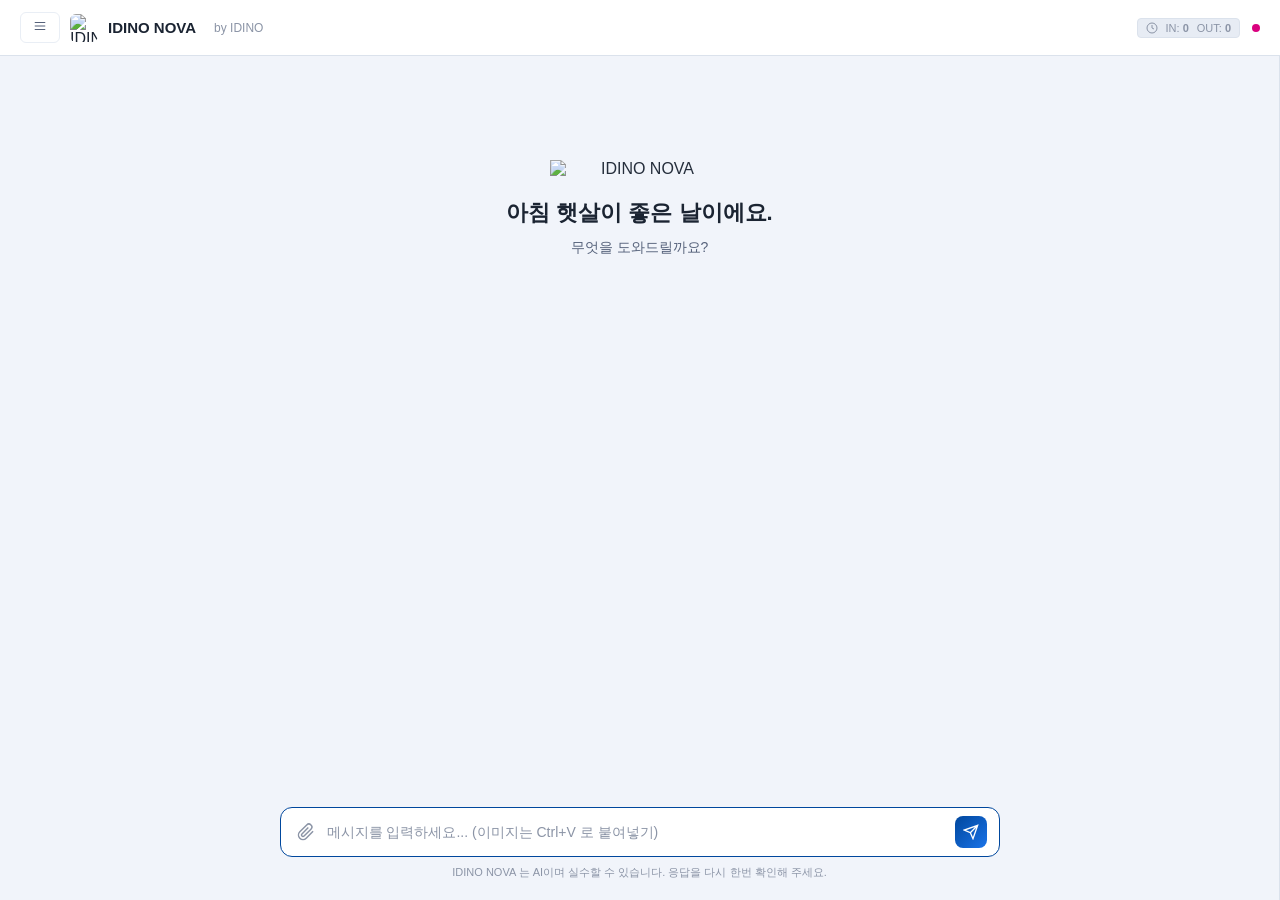
==== commit ca963c2e: "[web] 대화상자 겹침 정리 시 취소값을 닫히는 상자 기준으로 prompt 가 떠 있는데 alert 이 뜨면 앞 prompt 가 null 대신 false 로 닫혔다. 호출부는 `" ====
--- a/web/static/index.html
+++ b/web/static/index.html
@@ -1609,7 +1609,10 @@
     return Promise.resolve(withInput ? null : (withCancel ? false : undefined));
   }
   // 이미 열려 있으면 앞의 것을 취소로 닫는다 — 상자가 겹쳐 쌓이면 빠져나갈 길이 없다.
-  if (_dialogClose) _dialogClose(withInput ? null : false);
+  // ★취소값은 **닫히는 상자** 기준이어야 한다. 새 상자 기준으로 정하면 prompt 가
+  //   null 대신 false 를 돌려줘, 호출부의 `next === null` 검사를 통과한 뒤
+  //   `false.trim()` 에서 터진다(jsdom 검증에서 잡은 실제 결함).
+  if (_dialogClose) _dialogClose();
 
   elTitle.textContent = title;
   elMsg.textContent = message;
@@ -1640,7 +1643,8 @@
         e.preventDefault(); accept();
       }
     };
-    _dialogClose = finish;
+    // 겹침 정리용으로는 **이 상자의 cancel** 을 넘긴다(취소 규약을 이 상자가 안다).
+    _dialogClose = cancel;
     btnOk.onclick = accept;
     btnCancel.onclick = cancel;
     overlay.addEventListener('click', onBackdrop);
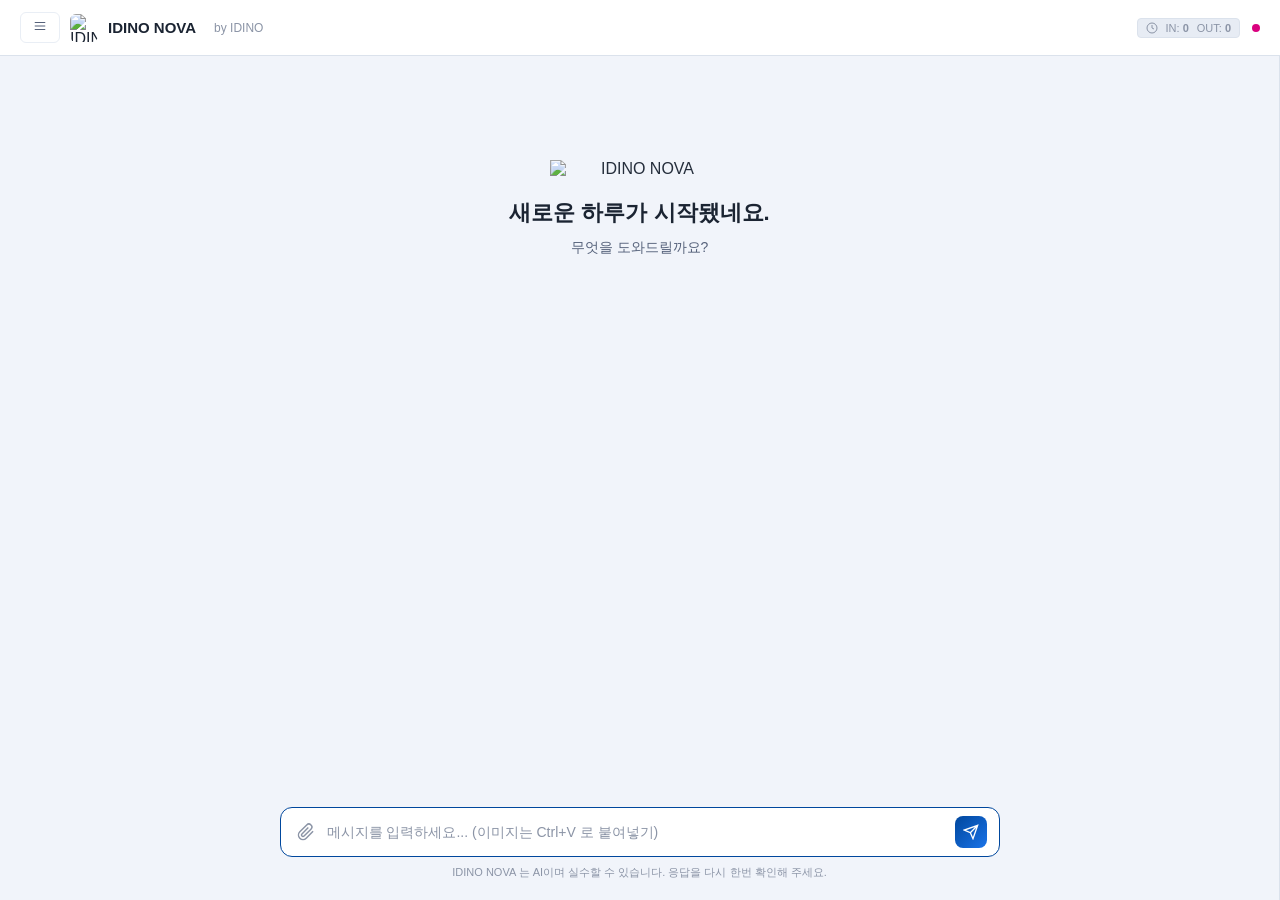
==== commit f7ec09d6: "[core/tools] 이미지 재질의 보강 — 만료 안내 + 보존 72시간(S3) 재질의가 실제로 동작하는지 실측했다. 귀퉁이마다 다른 문자열을 넣은 이미지로 1턴 전체 설명 → " ====
--- a/web/static/index.html
+++ b/web/static/index.html
@@ -2917,7 +2917,7 @@
           `파일명: ${file.name}\n` +
           `서버 경로: ${uploaded.path}\n` +
           (isImage
-            ? `이 이미지의 내용을 분석·설명·요약·읽기(OCR)해 달라는 요청이면 AnalyzeImage 도구로 분석하세요. 이 이미지를 바탕으로(참고해서) 그리거나 수정해 달라는 요청이면(표현이 '그려줘'여도) ImageGenerate 도구를 호출하되 input_image를 위 서버 경로로 설정하세요(원본을 반영하는 img2img).`
+            ? `이 이미지의 내용을 분석·설명·요약·읽기(OCR)해 달라는 요청이면 AnalyzeImage 도구로 분석하세요. 이미 분석한 이미지라도 **새로운 질문이면 다시 호출하세요** — 앞선 요약에는 그 질문의 답이 없을 수 있습니다. 이 이미지를 바탕으로(참고해서) 그리거나 수정해 달라는 요청이면(표현이 '그려줘'여도) ImageGenerate 도구를 호출하되 input_image를 위 서버 경로로 설정하세요(원본을 반영하는 img2img).`
             : `위 서버 경로의 문서를 분석해 주세요.`)
         );
       } else {
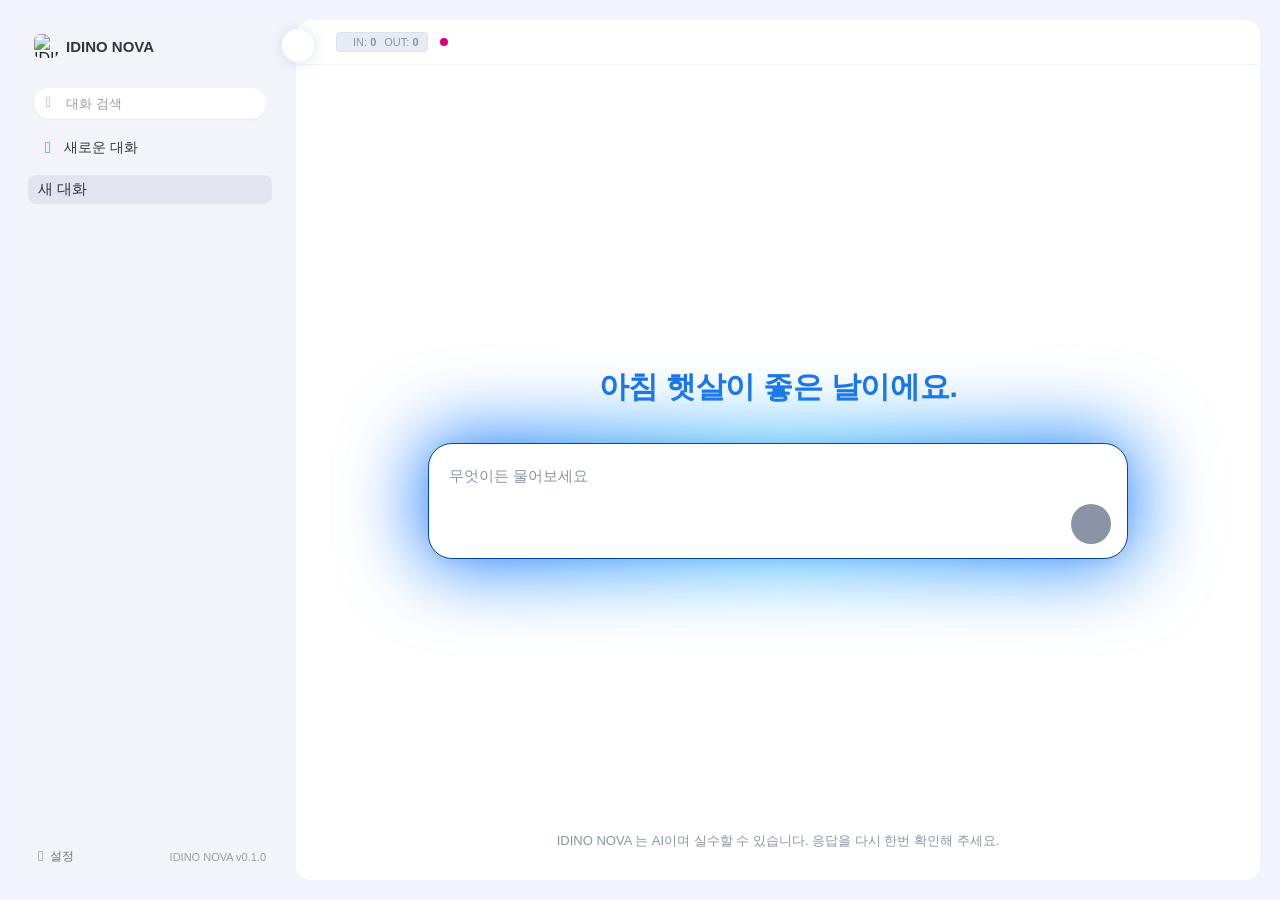
==== commit c1905918: "[web/static] 디자인팀 NOVA 시안 이식 — 디자인 100% 반영, 기능 22개 복원 user_mig/local-mirror 로 받은 시안을 웹 UI 에 반영했다.  ★" ====
--- a/web/static/index.html
+++ b/web/static/index.html
@@ -12,31 +12,12 @@
 <!-- 코드 하이라이트 — 에어갭 로컬 vendor 번들(외부 CDN 금지). 파일 부재 시에도 복사·라벨은 동작. -->
 <link rel="stylesheet" href="/static/vendor/highlight/github.min.css">
 <script src="/static/vendor/highlight/highlight.min.js" defer></script>
-<!-- 수식 렌더(W5) — 에어갭이므로 CDN이 아닌 로컬 벤더를 쓴다. -->
+<!-- Bootstrap Icons — 에어갭 로컬 vendor 번들(icons.getbootstrap.com, 외부 CDN 금지) -->
+<link rel="stylesheet" href="/static/vendor/bootstrap-icons/bootstrap-icons.css">
+<!-- 수식 렌더 — 에어갭 로컬 vendor 번들(외부 CDN 금지) -->
 <link rel="stylesheet" href="/static/vendor/katex/katex.min.css">
 <script src="/static/vendor/katex/katex.min.js" defer></script>
 <script src="/static/vendor/katex/auto-render.min.js" defer></script>
-<style>
-  /* KaTeX 레이아웃 보정 — 본문에 걸린 line-height가 분수·루트의 세로 조판을 눌러
-     글리프가 잘려 보인다(실측). KaTeX 내부는 자체 조판을 쓰므로 normal로 되돌린다. */
-  .katex, .katex * { line-height: normal; }
-  /* 긴 수식은 잘라내지 말고 가로 스크롤로 흘린다.
-     주의(실측 2026-08-06): 여기에 overflow-y: visible 을 적어도 계산값은 auto 가 된다.
-     CSS 스펙상 한 축이 auto/scroll 이면 다른 축의 visible 은 auto 로 승격되기 때문이다
-     (한 축만 스크롤 가능하게 만들 수 없다). 다만 auto 는 넘칠 때 '스크롤'이지 '잘라내기'가
-     아니고, 실측에서 세로 넘침은 0이었다(scrollHeight == clientHeight). 그래서 그대로 둔다.
-     세로 여유가 필요해지면 padding 을 키워 넘침 자체를 없애는 편이 안전하다. */
-  .katex-display { overflow-x: auto; padding: 6px 0; margin: 8px 0; }
-  /* 다이어그램(W4 Mermaid) — 넓은 그림은 가로 스크롤로 흘리고, 폭은 말풍선에 맞춘다. */
-  .mermaid-figure {
-    margin: 12px 0; padding: 12px; overflow-x: auto;
-    background: var(--bg-secondary); border: 1px solid var(--border); border-radius: 8px;
-  }
-  /* SVG를 말풍선 폭에 맞춰 줄이지 않는다. 줄이면 글자가 뭉개져 읽을 수 없다(실측: 자연
-     너비 1817px 다이어그램이 622px로 눌려 높이 68px가 됐다). 자연 크기를 유지하고
-     넘치는 만큼만 위 컨테이너에서 가로 스크롤한다. */
-  .mermaid-figure svg { max-width: none; width: auto; height: auto; display: block; margin: 0 auto; }
-</style>
 <style>
 /* ─── idino 컬러 팔레트 ─── */
 :root {
@@ -63,9 +44,21 @@
   --scrollbar: #c6cfdd;
   --success: #209445;
   --error: #DA017F;
+
+  /* ── 네이버 AI탭 스타일 사이드바(왼쪽 채팅 리스트) 전용 팔레트 ── */
+  --nv-bg: #F3F4FA;
+  --nv-hover: #E9EBF4;
+  --nv-active: #E2E5F0;
+  --nv-border: #E6E8F0;
+  --nv-text: #33363F;
+  --nv-text-secondary: #6E7180;
+  --nv-text-muted: #9A9CAA;
 }
 
 *, *::before, *::after { margin: 0; padding: 0; box-sizing: border-box; }
+
+/* 부트스트랩 아이콘(icons.getbootstrap.com) — 텍스트 옆에 붙는 인라인 아이콘 공용 정렬 */
+.icon-inline { vertical-align: -0.125em; margin-right: 4px; flex-shrink: 0; }
 
 body {
   font-family: -apple-system, BlinkMacSystemFont, 'Segoe UI', Roboto, 'Helvetica Neue', Arial, sans-serif;
@@ -84,12 +77,13 @@
 
 /* ─── 헤더 ─── */
 .header {
+  position: relative;
   display: flex;
   align-items: center;
-  justify-content: space-between;
+  justify-content: flex-start;
   padding: 12px 20px;
-  background: var(--bg-secondary);
-  border-bottom: 1px solid var(--border);
+  /*background: var(--bg-secondary);*/
+  border-bottom: 1px solid var(--bg-page);
   flex-shrink: 0;
 }
 
@@ -99,24 +93,15 @@
   gap: 10px;
 }
 
-.header-logo { width: 28px; height: 28px; border-radius: 6px; }
-
-.header-title { font-size: 15px; font-weight: 600; }
+.header-logo { width: 28px; height: 28px; border-radius: 6px; margin-right: 6px;}
+
+.header-title {display: none;}
 
 .header-subtitle { font-size: 12px; color: var(--text-muted); margin-left: 8px; }
 
 .header-right { display: flex; align-items: center; gap: 12px; }
 
-.header-btn {
-  background: none;
-  border: 1px solid var(--border-light);
-  color: var(--text-secondary);
-  padding: 6px 12px;
-  border-radius: 6px;
-  cursor: pointer;
-  font-size: 12px;
-  transition: all 0.15s;
-}
+.header-btn {position: absolute;top: 8px;left: -15px;background: #fff;border: 1px solid var(--border-light);color: var(--text-secondary);display: flex;border-radius: 6px;cursor: pointer;width: 35px;height: 35px;border-radius: 30px;font-size: 17px;padding-top: 2px;transition: all 0.15s;justify-content: center;align-items: center;box-shadow: 0 1px 11px 2px #0d489717;}
 
 .header-btn:hover {
   background: var(--bg-hover);
@@ -141,28 +126,44 @@
   background: var(--bg-primary);
   border-radius: 4px;
   border: 1px solid var(--border);
+  margin-left: 20px;
 }
 
 .token-counter span { font-variant-numeric: tabular-nums; }
 
 /* ─── 사이드바 ─── */
-.layout { display: flex; flex: 1; overflow: hidden; position: relative; }
+.layout { display: flex; flex: 1; overflow: hidden; position: relative; margin: 20px;}
 
 .sidebar {
   width: var(--sidebar-w, 260px);
-  background: var(--bg-secondary);
-  border-right: 1px solid var(--border);
+  background: var(--nv-bg);
+  /*border-right: 1px solid var(--nv-border);*/
   display: flex;
   flex-direction: column;
   flex-shrink: 0;
   overflow: hidden;
   transition: width 0.22s ease;
-}
-
-/* 닫힘: 폭 0으로 접어 메인을 넓힌다(오버레이가 아니라 인-플로우 → 프롬프트를 가리지 않는다) */
+  margin-right: 10px;
+}
+
+/* 닫힘(기본 상태): 완전히 숨기지 않고 아이콘 레일(56px)만 남긴다 — 네이버 AI탭 방식 */
 .sidebar.collapsed {
-  width: 0;
-  border-right: none;
+  width: 70px;
+}
+/* 접힘 상태에선 검색·새 대화 행·리스트·패널토글 버튼을 숨기고 아이콘 레일만 노출 */
+.sidebar.collapsed .sidebar-search,
+.sidebar.collapsed .new-chat-btn,
+.sidebar.collapsed .session-list,
+.sidebar.collapsed .sidebar-close-btn {
+  display: none;
+}
+.sidebar.collapsed .sidebar-header { justify-content: center; padding: 14px 0 10px; }
+.sidebar.collapsed .sidebar-footer { justify-content: center; padding: 10px 0; }
+.sidebar.collapsed .settings-btn { padding: 8px; }
+.sidebar.collapsed .settings-label,
+.sidebar.collapsed .footer-version,
+.sidebar.collapsed .sidebar-brand-text {
+  display: none;
 }
 
 /* 패널 사이 드래그 리사이저 (데스크톱에서 폭 조절) */
@@ -180,68 +181,169 @@
   top: 0; bottom: 0; left: 2px;
   width: 1px;
   background: var(--border);
+  display: none;
 }
 .resizer:hover, .resizer.dragging { background: var(--border-light); }
 .resizer[hidden] { display: none; }
 body.resizing { cursor: col-resize; user-select: none; }
 
 .sidebar-header {
-  padding: 14px 16px;
-  border-bottom: 1px solid var(--border);
+  padding: 14px 14px 10px;
   display: flex;
+  align-items: center;
+  justify-content: space-between;
+}
+
+.sidebar-logo { width: 24px; height: 24px; border-radius: 6px; flex-shrink: 0; }
+
+/* 사이드바 열림 상태 — 로고 옆에 header와 같은 "IDINO NOVA" 워드마크를 붙인다 */
+.sidebar-brand { display: flex; align-items: center; gap: 8px; min-width: 0; }
+.sidebar-brand-text {
+  font-size: 15px;
+  font-weight: 600;
+  color: var(--nv-text);
+  white-space: nowrap;
+  overflow: hidden;
+  text-overflow: ellipsis;
+}
+
+/* 새로운 대화 — 네이버 AI탭처럼 채워진 버튼이 아니라 아이콘+텍스트의 납작한 행 */
+.new-chat-btn {
+  display: flex;
+  align-items: center;
   gap: 8px;
-}
-
-.new-chat-btn {
-  flex: 1;
-  padding: 10px;
-  background: var(--accent-grad);
-  color: #fff;
+  width: calc(100% - 28px);
+  margin: 2px 14px 6px;
+  padding: 8px 6px;
+  background: transparent;
+  color: var(--nv-text);
   border: none;
   border-radius: 8px;
   cursor: pointer;
-  font-size: 13px;
+  font-size: 13.5px;
   font-weight: 500;
   transition: background 0.15s;
 }
-.new-chat-btn:hover { background: var(--accent-grad-hover); }
-
+.new-chat-btn::before {
+  content: "\f4ca";
+  font-family: "bootstrap-icons" !important;
+  font-style: normal;
+  width: 16px; height: 16px;
+  line-height: 16px;
+  text-align: center;
+  font-size: 16px;
+  flex-shrink: 0;
+  color: var(--accent-light);
+}
+.new-chat-btn:hover { background: var(--nv-hover); }
+
+/* 패널 접기 토글 — 사각형 두 칸 아이콘(네이버 방식) */
 .sidebar-close-btn {
-  background: none;
-  border: 1px solid var(--border-light);
-  color: var(--text-secondary);
+    display: none;
+}
+.sidebar-close-btn::before {
+  content: "\f45f";
+  font-family: "bootstrap-icons" !important;
+  font-style: normal;
+  position: absolute; inset: 0;
+  margin: auto;
+  width: 15px; height: 15px;
+  line-height: 15px;
+  text-align: center;
+  font-size: 14px;
+  color: var(--nv-text-secondary);
+}
+.sidebar-close-btn:hover { background: var(--nv-hover); color: var(--nv-text); }
+.sidebar-close-btn:hover::before { color: var(--nv-text); }
+
+/* 아이콘 레일 — 접힘 상태에서만 노출. flex:1 로 늘어나 하단 설정 버튼을 바닥에 붙인다 */
+.sidebar-rail {
+  display: none;
+  flex: 1;
+  flex-direction: column;
+  align-items: center;
+  gap: 8px;
+  padding-top: 10px;
+}
+.sidebar.collapsed .sidebar-rail { display: flex; }
+
+.rail-btn {
   width: 36px;
+  height: 36px;
+  border: none;
+  background: transparent;
   border-radius: 8px;
   cursor: pointer;
-  font-size: 16px;
-  transition: all 0.15s;
-}
-.sidebar-close-btn:hover { background: var(--bg-hover); color: var(--text-primary); }
-
-.session-list { flex: 1; overflow-y: auto; padding: 8px; }
+  position: relative;
+  transition: background 0.1s;
+}
+.rail-btn:hover { background: var(--nv-hover); }
+.rail-btn::before {
+  content: "";
+  font-family: "bootstrap-icons" !important;
+  font-style: normal;
+  position: absolute; inset: 0;
+  margin: auto;
+  width: 17px; height: 17px;
+  line-height: 17px;
+  text-align: center;
+  font-size: 19px;
+  color: var(--nv-text-secondary);
+}
+.rail-new-btn::before { content: "\f4ca"; }
+.rail-history-btn::before { content: "\f292"; }
+
+/* 챗지피티 스타일 호버 툴팁 — JS(railTooltip)가 fixed 좌표로 위치시킨다(#railTooltip 참고) */
+.rail-tooltip {
+  position: fixed;
+  background: #1a1a1a;
+  color: #fff;
+  font-size: 12.5px;
+  font-weight: 500;
+  white-space: nowrap;
+  padding: 5px 10px;
+  border-radius: 999px;
+  box-shadow: 0 4px 14px rgba(0, 0, 0, 0.28);
+  pointer-events: none;
+  transform: translateY(-50%);
+  z-index: 200;
+}
+.rail-tooltip[hidden] { display: none; }
+
+.session-tit {
+  padding: 4px 10px 6px;
+  font-size: 13px;
+  font-weight: 600;
+  color: var(--nv-text-muted);
+  margin-top: 20px;
+}
+.session-tit:first-child { margin-top: 4px; }
+
+.session-list { flex: 1; overflow-y: auto; padding: 4px 8px 8px; }
 
 .session-item {
-  padding: 10px 12px;
+  padding: 5px 10px;
   border-radius: 8px;
   cursor: pointer;
-  font-size: 13px;
-  color: var(--text-secondary);
-  margin-bottom: 2px;
+  font-size: 15px;
+  color: var(--nv-text);
+  margin-bottom: 1px;
   transition: background 0.1s;
   display: flex;
   align-items: center;
   gap: 6px;
-}
-.session-item:hover { background: var(--bg-hover); }
-.session-item.active { background: var(--bg-tertiary); color: var(--text-primary); }
+  position: relative;
+}
+.session-item:hover { background: var(--nv-hover); }
+.session-item.active { background: var(--nv-active); color: var(--nv-text); font-weight: 500; }
 
 /* 세션 항목의 제목 — 긴 텍스트는 말줄임 */
 .session-title {
-  flex: 1;
-  min-width: 0;
-  white-space: nowrap;
-  overflow: hidden;
-  text-overflow: ellipsis;
+    flex: 1;
+    min-width: 0;
+    white-space: nowrap;
+    overflow: hidden;
+    text-overflow: ellipsis;
 }
 
 /* 세션 삭제 버튼 — 평소엔 숨기고 hover 시 노출 */
@@ -251,7 +353,7 @@
   height: 22px;
   border: none;
   background: transparent;
-  color: var(--text-muted);
+  color: var(--nv-text-muted);
   cursor: pointer;
   border-radius: 4px;
   font-size: 14px;
@@ -265,7 +367,7 @@
 }
 .session-delete-btn:hover {
   opacity: 1 !important;
-  background: rgba(220, 38, 38, 0.15);
+  background: rgba(220, 38, 38, 0.12);
   color: #ef4444;
 }
 
@@ -276,7 +378,7 @@
   height: 22px;
   border: none;
   background: transparent;
-  color: var(--text-muted);
+  color: var(--nv-text-muted);
   cursor: pointer;
   border-radius: 4px;
   font-size: 12px;
@@ -297,8 +399,16 @@
 .session-pin-btn:hover, .session-rename-btn:hover,
 .session-folder-btn:hover, .session-export-btn:hover {
   opacity: 1 !important;
-  background: var(--bg-hover);
-  color: var(--text-primary);
+  background: var(--nv-active);
+  color: var(--nv-text);
+}
+/* 드롭다운 메뉴(⋯)가 열려 있는 동안은 hover 여부와 무관하게 안의 버튼을 계속 보이게 한다 */
+.session-item.menu-open .session-pin-btn,
+.session-item.menu-open .session-rename-btn,
+.session-item.menu-open .session-folder-btn,
+.session-item.menu-open .session-export-btn,
+.session-item.menu-open .session-delete-btn {
+  opacity: 1;
 }
 /* 폴더 그룹 — 접이식 헤더 + 항목 */
 .folder-group { margin-bottom: 2px; }
@@ -309,138 +419,179 @@
   padding: 6px 10px;
   cursor: pointer;
   font-size: 12px;
-  color: var(--text-secondary);
+  color: var(--nv-text-secondary);
   border-radius: 6px;
   user-select: none;
 }
-.folder-header:hover { background: var(--bg-hover); }
-.folder-caret { flex-shrink: 0; font-size: 10px; color: var(--text-muted); }
-
-/* ─── 폴더 드래그·다중선택 (2026-08-08) ─── */
-/* 드롭 대상 강조 — 어디에 놓이는지 보이지 않으면 드래그는 추측 게임이 된다. */
-.folder-header.drop-target,
-.drop-zone-ungrouped.drop-target {
-  background: var(--bg-hover);
-  outline: 2px dashed var(--accent, #6366f1);
-  outline-offset: -2px;
-}
-
-/* 선택된 대화 — active(현재 열린 대화)와 구분되어야 한다. */
-.session-item.selected {
-  background: color-mix(in srgb, var(--accent, #6366f1) 18%, transparent);
-  box-shadow: inset 2px 0 0 var(--accent, #6366f1);
-}
-
-.session-item.dragging { opacity: .45; }
-
-/* 미분류 드롭 영역 — 폴더에서 빼내는 자리. 평소엔 조용히, 드래그 중에만 보인다. */
-.drop-zone-ungrouped {
-  display: none;
-  padding: 6px 10px;
-  margin: 2px 0 4px;
-  font-size: 11px;
-  color: var(--text-muted);
-  border: 1px dashed var(--border);
-  border-radius: 6px;
-  text-align: center;
-}
-.sidebar.dragging-session .drop-zone-ungrouped { display: block; }
-
-/* 다중선택 안내 — 선택이 있을 때만 뜬다. */
-.selection-bar {
-  display: none;
-  align-items: center;
-  justify-content: space-between;
-  gap: 8px;
-  padding: 6px 10px;
-  margin-bottom: 4px;
-  font-size: 12px;
-  background: var(--bg-tertiary);
-  border-radius: 6px;
-  color: var(--text-secondary);
-}
-.selection-bar.visible { display: flex; }
-.selection-bar button {
-  background: none;
-  border: 1px solid var(--border);
-  border-radius: 4px;
-  color: var(--text-secondary);
-  cursor: pointer;
-  font-size: 11px;
-  padding: 2px 8px;
-}
-.selection-bar button:hover { background: var(--bg-hover); }
-.folder-name { flex: 1; min-width: 0; white-space: nowrap; overflow: hidden; text-overflow: ellipsis; font-weight: 600; }
-.folder-count { flex-shrink: 0; font-size: 11px; color: var(--text-muted); }
+.folder-header:hover { background: var(--nv-hover); }
+.folder-caret { flex-shrink: 0; font-size: 10px; color: var(--nv-text-muted); }
+.folder-name { flex: 1; min-width: 0; white-space: nowrap; overflow: hidden; text-overflow: ellipsis; font-weight: 600;font-size: 15px;color: #444;}
+.folder-count {display: block;width: 15px;border-radius: 15px;text-align: center;flex-shrink: 0;font-size: 11px;color: #333;background: var(--nv-active);}
 .folder-items { padding-left: 8px; }
 /* 핀 고정된 세션은 핀 버튼을 항상 살짝 보이게(고정 상태 시각화) */
 .session-item.pinned .session-pin-btn { opacity: 0.55; }
 /* 제목 앞 핀 마크(고정 표시) */
 .session-pin-mark { flex-shrink: 0; font-size: 11px; margin-right: 2px; }
 
-/* 사이드바 검색 */
-.sidebar-search { padding: 8px 12px 4px; }
+/* 사이드바 검색 — 흰색 필(pill) 인풋 + 왼쪽 돋보기 아이콘 */
+.sidebar-search { padding: 20px 14px 10px; position: relative; }
+.sidebar-search::before {
+  content: "\f52a";
+  font-family: "bootstrap-icons" !important;
+  font-style: normal;
+  position: absolute;
+  left: 26px;
+  top: 35px;
+  transform: translateY(-50%);
+  font-size: 14px;
+  line-height: 1;
+  color: var(--nv-text-muted);
+  pointer-events: none;
+}
 .session-search-input {
   width: 100%;
   box-sizing: border-box;
-  padding: 7px 10px;
-  border: 1px solid var(--border);
-  border-radius: 8px;
-  background: var(--bg-primary);
-  color: var(--text-primary);
+  padding: 8px 10px 8px 32px;
+  border: none;
+  border-radius: 999px;
+  background: #fff;
+  color: var(--nv-text);
   font-size: 13px;
   outline: none;
-  transition: border-color 0.1s;
-}
-.session-search-input:focus { border-color: var(--accent-light, #6b8afd); }
-.session-search-input::placeholder { color: var(--text-muted); }
+  box-shadow: 0 1px 2px rgba(40, 44, 60, 0.06);
+  transition: box-shadow 0.1s;
+}
+.session-search-input:focus { box-shadow: 0 0 0 2px var(--accent-light); }
+.session-search-input::placeholder { color: var(--nv-text-muted); }
 
 /* 검색 결과 항목 — 제목 + 스니펫(매치어 강조) */
 .search-result-item { flex-direction: column; align-items: stretch; gap: 3px; }
 .search-result-title {
   font-size: 13px;
-  color: var(--text-primary);
+  color: var(--nv-text);
   white-space: nowrap;
   overflow: hidden;
   text-overflow: ellipsis;
 }
 .search-snippet {
   font-size: 11px;
-  color: var(--text-secondary);
+  color: var(--nv-text-secondary);
   white-space: nowrap;
   overflow: hidden;
   text-overflow: ellipsis;
 }
 .search-snippet mark {
-  background: rgba(255, 214, 0, 0.35);
+  background: rgba(26, 115, 232, 0.18);
   color: inherit;
   border-radius: 2px;
   padding: 0 1px;
 }
-.search-empty { padding: 14px 16px; color: var(--text-muted); font-size: 13px; }
+.search-empty { padding: 14px 16px; color: var(--nv-text-muted); font-size: 13px; }
 
 .sidebar-footer {
-  padding: 10px 16px;
-  border-top: 1px solid var(--border);
+  padding: 10px 14px;
+  border-top: none;
   font-size: 11px;
-  color: var(--text-muted);
+  color: var(--nv-text-muted);
   display: flex;
   align-items: center;
   justify-content: space-between;
   gap: 8px;
 }
 .settings-btn {
-  border: 1px solid var(--border);
-  background: var(--bg-secondary);
-  color: var(--text-secondary);
+  display: flex;
+  align-items: center;
+  gap: 7px;
+  border: none;
+  background: transparent;
+  color: var(--nv-text-secondary);
   border-radius: 6px;
-  padding: 4px 10px;
+  padding: 5px 8px 5px 4px;
   font-size: 12px;
   cursor: pointer;
   transition: background 0.1s, color 0.1s;
 }
-.settings-btn:hover { background: var(--bg-hover); color: var(--text-primary); }
+.settings-btn::before {
+  content: "\f3e5";
+  font-family: "bootstrap-icons" !important;
+  font-style: normal;
+  font-size: 15px;
+  line-height: 1;
+  flex-shrink: 0;
+  color: var(--nv-text-secondary);
+}
+.settings-btn:hover { background: var(--nv-hover); color: var(--nv-text); }
 .footer-version { flex-shrink: 0; }
+
+/* ─── 세션 메뉴(⋯) 드롭다운 팝업 ─── */
+.session-menu-btn {
+  position: absolute;
+  right: 0;
+  flex-shrink: 0;
+  width: 22px;
+  height: 22px;
+  display: flex;
+  align-items: center;
+  justify-content: center;
+  border: none;
+  background: linear-gradient(90deg, rgb(226 229 240 / 75%) 0%, rgb(226 229 240) 100%);
+  color: #000;
+  cursor: pointer;
+  border-radius: 5px;
+  font-size: 14px;
+  line-height: 1;
+  opacity: 0;
+  transition: opacity 0.1s, background 0.1s, color 0.1s;
+}
+.session-item:hover .session-menu-btn,
+.session-item.active .session-menu-btn,
+.session-item.menu-open .session-menu-btn {
+  opacity: 0.8;
+}
+.session-menu-btn:hover, .session-item.menu-open .session-menu-btn {
+  opacity: 1 !important;
+  background: var(--nv-active);
+  color: var(--nv-text);
+}
+
+.session-menu-dropdown {
+  display: none;
+  position: absolute;
+  top: calc(100% + 4px);
+  right: 4px;
+  min-width: 178px;
+  background: #fff;
+  border: 1px solid var(--nv-border);
+  border-radius: 10px;
+  box-shadow: 0 4px 18px rgba(40, 44, 60, 0.14);
+  padding: 4px;
+  z-index: 20;
+  cursor: default;
+}
+.session-item.menu-open .session-menu-dropdown { display: block; }
+
+.session-menu-item {
+  display: flex;
+  align-items: center;
+  gap: 9px;
+  width: 100%;
+  padding: 8px 10px;
+  border: none;
+  background: transparent;
+  border-radius: 6px;
+  color: var(--nv-text);
+  font-size: 14px;
+  text-align: left;
+  margin: 4px 0;
+  cursor: pointer;
+  transition: background 0.1s;
+}
+.session-menu-item:hover { background: var(--nv-hover); }
+.session-menu-item .mi-icon { flex-shrink: 0; width: 15px; display: inline-flex; align-items: center; justify-content: center; color: var(--nv-text-secondary); }
+.session-menu-divider { height: 1px; background: var(--nv-border); margin: 4px 2px; }
+.session-menu-item.danger { color: #dc2626; }
+.session-menu-item.danger .mi-icon { color: #dc2626; }
+.session-menu-item.danger:hover { background: rgba(220, 38, 38, 0.1); }
 
 /* ─── 설정 모달 ─── */
 .modal-overlay {
@@ -474,7 +625,8 @@
 .modal-title { font-size: 15px; font-weight: 600; color: var(--text-primary); }
 .modal-close {
   border: none; background: transparent; color: var(--text-muted);
-  font-size: 22px; line-height: 1; cursor: pointer; padding: 0 4px;
+  line-height: 1; cursor: pointer; padding: 0 4px;
+  display: flex; align-items: center; justify-content: center;
 }
 .modal-close:hover { color: var(--text-primary); }
 .modal-body { padding: 16px 18px; overflow-y: auto; }
@@ -523,8 +675,8 @@
 .dialog { width: min(420px, 100%); }
 .dialog-message {
   font-size: 13px; color: var(--text-primary); line-height: 1.6;
-  white-space: pre-wrap;          /* 기존 문구가 \n 으로 줄을 나눈다 */
-  word-break: break-word;         /* 파일명·URL 이 길어도 창을 밀지 않게 */
+  white-space: pre-wrap;
+  word-break: break-word;
 }
 .dialog-input {
   width: 100%; box-sizing: border-box; margin-top: 12px;
@@ -557,7 +709,8 @@
 .prompt-del-btn {
   flex-shrink: 0; width: 26px; height: 30px; border: 1px solid var(--border);
   background: var(--bg-secondary); color: var(--text-muted); border-radius: 6px;
-  cursor: pointer; font-size: 16px; line-height: 1;
+  cursor: pointer; line-height: 1;
+  display: flex; align-items: center; justify-content: center;
 }
 .prompt-del-btn:hover { background: rgba(220,38,38,0.12); color: #ef4444; }
 .prompt-add-btn {
@@ -565,31 +718,6 @@
   border-radius: 6px; padding: 6px 12px; font-size: 12px; cursor: pointer;
 }
 .prompt-add-btn:hover { background: var(--bg-hover); color: var(--text-primary); }
-
-/* ─── 저장된 기억(W3) ─── */
-.memory-list { display: flex; flex-direction: column; gap: 6px; max-height: 220px; overflow-y: auto; }
-.memory-row {
-  display: flex; gap: 8px; align-items: flex-start;
-  padding: 8px 10px; border: 1px solid var(--border); border-radius: 6px;
-  background: var(--bg-primary);
-}
-.memory-text {
-  flex: 1; min-width: 0; font-size: 12px; line-height: 1.5; color: var(--text-primary);
-  word-break: break-word;
-}
-/* 본문은 3줄까지만 보여준다. 승격된 assistant 답변은 수천 자짜리도 있어서, 그대로 두면
-   기억 하나가 목록 전체를 덮는다(실측). 전문은 아래 툴팁(title)으로 확인한다. */
-.memory-body {
-  display: -webkit-box; -webkit-line-clamp: 3; -webkit-box-orient: vertical;
-  overflow: hidden;
-}
-.memory-meta { display: block; margin-top: 3px; font-size: 11px; color: var(--text-muted); }
-.memory-del {
-  flex-shrink: 0; border: 0; background: transparent; color: var(--text-muted);
-  cursor: pointer; font-size: 14px; line-height: 1; padding: 2px 4px;
-}
-.memory-del:hover { color: var(--error); }
-.memory-empty { font-size: 12px; color: var(--text-muted); padding: 6px 2px; }
 
 /* 프롬프트 / 삽입 팝업 — 입력창 위로 뜨는 드롭다운 */
 .input-container { position: relative; }
@@ -617,16 +745,25 @@
 
 /* ─── 메인 영역 ─── */
 .main {
+  position: relative;
   flex: 1;
   display: flex;
   flex-direction: column;
   min-width: 0;
-}
+  background: #fff;
+  border-radius: 15px;
+}
+
+/* 대화가 없어 환영 화면만 떠 있을 때: 인사말 + 입력창을 화면 중앙에 하나의 히어로로 묶는다 */
+/* header는 항상 맨 위 고정 — 아래 messages+input-area 쌍만 남는 공간에서 세로 중앙에 오도록
+   justify-content 대신 margin:auto 로 그 둘만 가운데로 밀어낸다(header는 영향 없음). */
+.main:has(.welcome) .messages { flex: 0 0 auto; overflow: visible; padding: 0; margin-top: auto; }
+.main:has(.welcome) .input-area { flex-shrink: 0; padding-top: 0; margin-bottom: auto; }
 
 .messages { flex: 1; overflow-y: auto; padding: 24px 0; }
 
 .messages-inner {
-  max-width: 720px;
+  max-width: 900px;
   margin: 0 auto;
   padding: 0 20px;
 }
@@ -637,24 +774,15 @@
   flex-direction: column;
   align-items: center;
   justify-content: center;
-  padding: 80px 20px;
+  padding: 0 20px 35px;
   text-align: center;
 }
 
-.welcome-logo {
-  /* 가로형 워드마크 로고 — 비율 유지(height:auto)로 찌그러짐 방지, 중앙 표시용 확대 */
-  width: 180px; height: auto;
-  margin-bottom: 20px;
-  opacity: 0.95;
-}
-
-.welcome h2 { font-size: 22px; font-weight: 600; margin-bottom: 8px; }
-
-.welcome p {
-  font-size: 14px;
-  color: var(--text-secondary);
-  max-width: 400px;
-  line-height: 1.6;
+.welcome h2 {
+  font-size: 30px;
+  font-weight: 700;
+  color: var(--accent-light);
+  letter-spacing: -0.01em;
 }
 
 /* ─── 메시지 버블 ─── */
@@ -665,35 +793,40 @@
   to { opacity: 1; transform: translateY(0); }
 }
 
-.message-header {
-  display: flex;
-  align-items: center;
-  gap: 8px;
-  margin-bottom: 6px;
-}
-
-.message-avatar {
-  width: 24px; height: 24px;
-  border-radius: 50%;
-  display: flex;
-  align-items: center;
-  justify-content: center;
-  font-size: 12px;
-  font-weight: 600;
-  flex-shrink: 0;
-}
-
-.message-avatar.user { background: var(--bg-message-user); color: #fff; }
-.message-avatar.assistant { background: #fff; color: #fff; object-fit: cover; }
-
-.message-sender { font-size: 13px; font-weight: 600; }
-
 .message-body {
-  padding-left: 32px;
-  font-size: 14px;
+  display: inline-block;
+  max-width: 90%;
+  box-sizing: border-box;
+  padding: 15px 20px;
+  border-radius: 15px;
+  /* background: var(--bg-message-assistant); */
+  /* border: 1px solid var(--border); */
+  font-size: 16px;
   line-height: 1.7;
   color: var(--text-primary);
   word-wrap: break-word;
+}
+
+/* 사용자는 오른쪽, 답변(IDINO NOVA)은 왼쪽에 배치 */
+.message.msg-user {
+  display: flex;
+  flex-direction: column;
+  align-items: flex-end;
+}
+.message.msg-assistant {
+  display: flex;
+  flex-direction: column;
+  align-items: flex-start;
+}
+.message.msg-user .message-body {
+  text-align: left;
+  background: var(--bg-primary);
+  color: #333;
+  /* border-color: var(--bg-message-user); */
+  border-bottom-right-radius: 4px;
+}
+.message.msg-assistant .message-body {
+  border-bottom-left-radius: 4px;
 }
 
 .message-body p { margin-bottom: 8px; }
@@ -748,6 +881,7 @@
 .code-copy-btn:hover { background: var(--bg-tertiary); color: var(--text-primary); }
 /* HTML/SVG 미리보기 버튼 — 코드 헤더에 복사 버튼과 나란히 */
 .code-preview-btn {
+  display: inline-flex; align-items: center;
   border: none; background: transparent; color: var(--accent-light, #1a73e8);
   cursor: pointer; font-size: 11px; padding: 2px 8px; border-radius: 4px;
   margin-right: 4px; transition: background 0.1s, color 0.1s;
@@ -764,6 +898,8 @@
 
 /* 재생성 버튼 — 마지막 answer 아래에 붙는다 */
 .regen-btn {
+  display: inline-flex;
+  align-items: center;
   margin-top: 8px;
   padding: 4px 10px;
   border: 1px solid var(--border);
@@ -778,19 +914,20 @@
 
 /* 메시지 편집 버튼 — user 말풍선 hover 시 노출 */
 .msg-edit-btn {
-  display: inline-block;
+  display: inline-flex;
+  align-items: center;
   margin-top: 6px;
   padding: 3px 8px;
-  border: 1px solid var(--border);
+  border: 1px solid #777;
   background: transparent;
-  color: var(--text-muted);
+  color: #777;
   border-radius: 6px;
-  font-size: 11px;
+  font-size: 12px;
   cursor: pointer;
   opacity: 0;
   transition: opacity 0.1s, background 0.1s, color 0.1s;
 }
-.message:hover .msg-edit-btn { opacity: 0.6; }
+.message:hover .msg-edit-btn { opacity: 1; }
 .msg-edit-btn:hover { opacity: 1 !important; background: var(--bg-hover); color: var(--text-primary); }
 
 /* ─── 스트리밍 커서 ─── */
@@ -821,9 +958,42 @@
   position: relative;
 }
 
+/* 입력창 글로우 — 192.168.20.175:8011 의 .inquiry-btn hover 효과를 그대로 가져와,
+   로딩 직후 잠깐 나타났다 사라지도록 JS(.glow-flash 토글)로 재생한다. */
+.input-glow {
+  position: relative;
+  z-index: 0;
+  border-radius: 12px;
+}
+.input-glow::before {
+  content: '';
+  position: absolute;
+  inset: -4px;
+  border-radius: inherit;
+  background: linear-gradient(90deg, #0e6fff 0%, #33b4ff 25%, #0e6fff 55%, #00ffc2 80%, #0e6fff 100%);
+  background-size: 200% 200%;
+  opacity: 0;
+  filter: blur(40px);
+  animation: input-glow-gradient 6s ease infinite;
+  animation-play-state: paused;
+  transition: opacity 0.4s ease-in-out;
+  z-index: -1;
+  pointer-events: none;
+}
+.input-glow.glow-flash::before {
+  opacity: 1;
+  animation-play-state: running;
+}
+@keyframes input-glow-gradient {
+  0%   { background-position: 0% 50%; }
+  50%  { background-position: 100% 50%; }
+  100% { background-position: 0% 50%; }
+}
+.main:has(.welcome) .input-glow { border-radius: 24px; }
+
 .input-box {
   display: flex;
-  align-items: center;
+  align-items: flex-end;
   background: var(--bg-input);
   border: 1px solid var(--border-light);
   border-radius: 12px;
@@ -849,7 +1019,6 @@
   transition: color 0.15s;
 }
 .attach-btn:hover { color: var(--text-primary); }
-.attach-btn svg { width: 18px; height: 18px; }
 
 .input-box textarea {
   flex: 1;
@@ -882,13 +1051,47 @@
 }
 .send-btn:hover { background: var(--accent-grad-hover); }
 .send-btn:disabled { opacity: 0.4; cursor: not-allowed; }
-.send-btn svg { width: 16px; height: 16px; }
+
+/* 대화 시작 전 히어로 입력창 — 크고 둥근 카드에 버튼을 모서리로 뺀다(캡처 이미지 스타일) */
+.main:has(.welcome) .input-container { max-width: 700px; }
+.main:has(.welcome) .input-box {
+  display: block;
+  position: relative;
+  border-radius: 24px;
+  padding: 20px 60px 52px 20px;
+  min-height: 116px;
+  box-shadow: 0 2px 14px rgba(20, 24, 34, 0.06);
+}
+.main:has(.welcome) .input-box textarea {
+  width: 100%;
+  font-size: 15px;
+  line-height: 24px;
+  padding: 0;
+}
+.main:has(.welcome) .attach-btn { display: none; }
+.main:has(.welcome) .send-btn {
+  position: absolute;
+  right: 16px; bottom: 14px;
+  width: 40px; height: 40px;
+  border-radius: 50%;
+  background: var(--text-muted);
+}
+.main:has(.welcome) .send-btn:hover { background: var(--text-secondary); }
 
 .input-footer {
   text-align: center;
-  font-size: 11px;
+  font-size: 13px;
   color: var(--text-muted);
-  margin-top: 8px;
+  margin-top: 18px;
+}
+
+/* 웰컴(대화 시작 전) 화면에서는 인사말+입력창이 화면 정중앙으로 모이면서
+   이 문구도 같이 중앙으로 끌려간다 — 뷰포트 기준 fixed로 하단에 확실히 고정하되,
+   left/width는 JS(syncWelcomeFooterWidth)가 .main의 실제 폭에 맞춰 매번 갱신한다. */
+.main:has(.welcome) .input-footer {
+  position: fixed;
+  bottom: 50px;
+  margin-top: 0;
 }
 
 /* 첨부파일 프리뷰 */
@@ -920,19 +1123,6 @@
 }
 .attach-chip .remove:hover { color: var(--error); }
 
-/* 첨부 이미지 썸네일 — 무엇을 붙였는지 보내기 전에 눈으로 확인하는 용도.
-   파일명만 보이면 붙여넣기(Ctrl+V)로 들어온 이미지는 이름이 무의미해서
-   (예: image.png) 무엇인지 알 수가 없다. */
-.attach-chip .thumb {
-  width: 28px;
-  height: 28px;
-  object-fit: cover;      /* 비율 유지하며 정사각형으로 채움 */
-  border-radius: 4px;
-  border: 1px solid var(--border);
-  background: var(--bg-secondary);
-  flex-shrink: 0;
-}
-
 /* 숨겨진 파일 입력 */
 #fileInput { display: none; }
 
@@ -941,7 +1131,6 @@
   display: flex;
   align-items: center;
   gap: 6px;
-  padding-left: 32px;
   color: var(--text-muted);
   font-size: 13px;
   margin-bottom: 16px;
@@ -1007,7 +1196,6 @@
    구성: (1) 완료 단계들의 muted 트레일 + (2) 진행 중 라이브 인디케이터.
    메시지 본문과 좌측 정렬을 맞추기 위해 padding-left 32px (아바타 폭 보정). */
 .activity-area {
-  padding-left: 32px;
   margin-bottom: 6px;
 }
 /* 턴이 끝난 뒤 최종 메시지에 남는 완료 트레일은 더 흐리게.
@@ -1243,7 +1431,7 @@
   min-width: 0;
   overflow: hidden;
   background: var(--bg-secondary);
-  border-left: 1px solid var(--border);
+  /*border-left: 1px solid var(--border);*/
   display: flex;
   flex-direction: column;
   transition: width 0.28s ease;
@@ -1299,8 +1487,10 @@
   height: 30px;
   border-radius: 8px;
   cursor: pointer;
-  font-size: 18px;
   line-height: 1;
+  display: flex;
+  align-items: center;
+  justify-content: center;
   transition: all 0.15s;
 }
 .canvas-close:hover { background: var(--bg-hover); color: var(--text-primary); }
@@ -1337,6 +1527,9 @@
 .canvas-body pre code { background: none; padding: 0; }
 
 /* ─── 반응형 ─── */
+@media (min-height: 900px) {
+  /*.main:has(.welcome) {margin-bottom: 210px;}*/
+}
 /* 태블릿: 캔버스 기본 폭을 조금 넓게, 여백 축소 */
 @media (max-width: 1024px) {
   .messages-inner { padding: 0 16px; }
@@ -1345,6 +1538,15 @@
 
 /* 모바일: 사이드바는 오버레이(슬라이드), 리사이저 숨김, 글자 크기 축소 */
 @media (max-width: 768px) {
+  .header-title {display: inline-flex; align-items: center; font-size: 15px; font-weight: 600; }
+  .header-btn {
+      position: inherit;
+      background: #fff;
+      border: none;
+      color: var(--text-secondary);
+      display: flex;
+      box-shadow: none;
+  }
   .sidebar {
     position: absolute;
     left: 0; top: 0; bottom: 0;
@@ -1357,8 +1559,25 @@
   .sidebar.collapsed {
     width: min(82vw, 300px);
     transform: translateX(-100%);
-    border-right: 1px solid var(--border);
-  }
+    border-right: 1px solid var(--nv-border);
+  }
+  .sidebar-close-btn {
+    display: block;
+    background: none;
+    border: none;
+    color: var(--nv-text-secondary);
+    width: 28px;
+    height: 28px;
+    border-radius: 6px;
+    cursor: pointer;
+    font-size: 0;
+    transition: all 0.15s;
+    position: relative;
+  }
+  .header {
+      justify-content: space-between;
+  }
+  .token-counter {margin-left: 0px;}
   .resizer { display: none; }
   .messages-inner { padding: 0 12px; }
   .input-area { padding: 12px; }
@@ -1376,72 +1595,166 @@
   .message-body h3, .canvas-body h3 { font-size: 15px; }
   .input-box textarea { font-size: 16px; }  /* iOS 자동 확대 방지 위해 16px 이상 */
   .input-footer { font-size: 11px; }
-  .welcome h2 { font-size: 20px; }
+  .welcome h2 { font-size: 22px; }
+  .main:has(.welcome) .input-container {
+    max-width: 90%;
+  }
 }
 
 /* 아주 좁은 화면 */
 @media (max-width: 420px) {
   .messages-inner { padding: 0 10px; }
   .message-body, .canvas-body { font-size: 13.5px; }
-  .welcome h2 { font-size: 18px; }
-  .welcome p { font-size: 13px; }
+  .welcome h2 { font-size: 19px; }
+}
+
+/* ─── 기능 전용 스타일 (디자인 이식 시 보존) ───────────────────────
+   디자인팀 시안은 아래 기능들이 없던 시점 파일에서 출발해 규칙이 빠져 있다.
+   시안 CSS 를 기준으로 삼되 이 규칙들은 되살려야 기능이 화면에서 동작한다.
+     수식(KaTeX) · 다이어그램(Mermaid) · 저장된 기억 목록 ·
+     세션 다중선택 바 · 폴더 드래그앤드롭 · 첨부 이미지 썸네일
+   2026-08-14 */
+.katex, .katex * { line-height: normal; }
+.katex-display { overflow-x: auto; padding: 6px 0; margin: 8px 0; }
+.mermaid-figure {
+    margin: 12px 0; padding: 12px; overflow-x: auto;
+    background: var(--bg-secondary); border: 1px solid var(--border); border-radius: 8px;
+  }
+.mermaid-figure svg { max-width: none; width: auto; height: auto; display: block; margin: 0 auto; }
+.memory-list { display: flex; flex-direction: column; gap: 6px; max-height: 220px; overflow-y: auto; }
+.memory-row {
+  display: flex; gap: 8px; align-items: flex-start;
+  padding: 8px 10px; border: 1px solid var(--border); border-radius: 6px;
+  background: var(--bg-primary);
+}
+.memory-body {
+  display: -webkit-box; -webkit-line-clamp: 3; -webkit-box-orient: vertical;
+  overflow: hidden;
+}
+.memory-text {
+  flex: 1; min-width: 0; font-size: 12px; line-height: 1.5; color: var(--text-primary);
+  word-break: break-word;
+}
+.memory-meta { display: block; margin-top: 3px; font-size: 11px; color: var(--text-muted); }
+.memory-del {
+  flex-shrink: 0; border: 0; background: transparent; color: var(--text-muted);
+  cursor: pointer; font-size: 14px; line-height: 1; padding: 2px 4px;
+}
+.memory-del:hover { color: var(--error); }
+.memory-empty { font-size: 12px; color: var(--text-muted); padding: 6px 2px; }
+.selection-bar {
+  display: none;
+  align-items: center;
+  justify-content: space-between;
+  gap: 8px;
+  padding: 6px 10px;
+  margin-bottom: 4px;
+  font-size: 12px;
+  background: var(--bg-tertiary);
+  border-radius: 6px;
+  color: var(--text-secondary);
+}
+.selection-bar.visible { display: flex; }
+.selection-bar button {
+  background: none;
+  border: 1px solid var(--border);
+  border-radius: 4px;
+  color: var(--text-secondary);
+  cursor: pointer;
+  font-size: 11px;
+  padding: 2px 8px;
+}
+.selection-bar button:hover { background: var(--bg-hover); }
+.drop-zone-ungrouped {
+  display: none;
+  padding: 6px 10px;
+  margin: 2px 0 4px;
+  font-size: 11px;
+  color: var(--text-muted);
+  border: 1px dashed var(--border);
+  border-radius: 6px;
+  text-align: center;
+}
+.folder-header.drop-target, .drop-zone-ungrouped.drop-target {
+  background: var(--bg-hover);
+  outline: 2px dashed var(--accent, #6366f1);
+  outline-offset: -2px;
+}
+.session-item.dragging { opacity: .45; }
+.session-item.selected {
+  background: color-mix(in srgb, var(--accent, #6366f1) 18%, transparent);
+  box-shadow: inset 2px 0 0 var(--accent, #6366f1);
+}
+.sidebar.dragging-session .drop-zone-ungrouped { display: block; }
+.attach-chip .thumb {
+  width: 28px;
+  height: 28px;
+  object-fit: cover;      
+  border-radius: 4px;
+  border: 1px solid var(--border);
+  background: var(--bg-secondary);
+  flex-shrink: 0;
 }
 </style>
 </head>
 <body>
 
-<!-- 헤더 -->
-<div class="header">
-  <div class="header-left">
-    <button class="header-btn" onclick="toggleSidebar()" title="세션 목록">
-      <svg width="14" height="14" viewBox="0 0 24 24" fill="none" stroke="currentColor" stroke-width="2"><path d="M3 12h18M3 6h18M3 18h18"/></svg>
-    </button>
-    <img src="/static/emblem.png" alt="IDINO NOVA" class="header-logo">
-    <span class="header-title">IDINO NOVA</span>
-    <span class="header-subtitle">by IDINO</span>
-  </div>
-  <div class="header-right">
-    <div class="token-counter" id="tokenCounter" title="누적 토큰 사용량">
-      <svg width="12" height="12" viewBox="0 0 24 24" fill="none" stroke="currentColor" stroke-width="2"><circle cx="12" cy="12" r="10"/><path d="M12 6v6l4 2"/></svg>
-      <span>IN: <b id="tokenIn">0</b></span>
-      <span>OUT: <b id="tokenOut">0</b></span>
-    </div>
-    <span class="status-dot" id="statusDot" title="GPU 서버 상태"></span>
-  </div>
-</div>
-
 <!-- 레이아웃 -->
 <div class="layout">
 
-  <!-- 사이드바 (기본 닫힘) -->
-  <div class="sidebar collapsed" id="sidebar">
+  <!-- 사이드바 (기본 열림) -->
+  <div class="sidebar" id="sidebar">
     <div class="sidebar-header">
-      <button class="new-chat-btn" onclick="newSession()">+ 새 대화</button>
-      <button class="sidebar-close-btn" onclick="toggleSidebar()">&times;</button>
+      <div class="sidebar-brand">
+        <img src="/static/emblem.png" alt="IDINO NOVA" class="sidebar-logo">
+        <span class="sidebar-brand-text">IDINO NOVA</span>
+      </div>
+      <button class="sidebar-close-btn" onclick="toggleSidebar()" title="사이드바 접기"></button>
+    </div>
+    <!-- 접힘(기본) 상태 전용 아이콘 레일 — 호버 시 챗지피티 스타일 커스텀 툴팁(data-tooltip) 노출 -->
+    <div class="sidebar-rail">
+      <button class="rail-btn rail-new-btn" onclick="newSession()" data-tooltip="새로운 대화" aria-label="새로운 대화"></button>
+      <button class="rail-btn rail-history-btn" onclick="toggleSidebar()" data-tooltip="대화 목록" aria-label="대화 목록"></button>
     </div>
     <div class="sidebar-search">
       <input type="text" id="sessionSearch" class="session-search-input"
-             placeholder="대화 검색..." autocomplete="off"
+             placeholder="대화 검색" autocomplete="off"
              oninput="onSessionSearchInput(this.value)">
     </div>
+    <button class="new-chat-btn" onclick="newSession()">새로운 대화</button>
     <div class="session-list" id="sessionList"></div>
     <div class="sidebar-footer">
-      <button class="settings-btn" onclick="openSettings()" title="설정">⚙ 설정</button>
+      <button class="settings-btn" onclick="openSettings()" title="설정"><span class="settings-label">설정</span></button>
       <span class="footer-version">IDINO NOVA v0.1.0</span>
     </div>
   </div>
 
   <!-- 사이드바↔메인 폭 조절 리사이저 (사이드바 열림 시에만 표시) -->
-  <div class="resizer" id="sidebarResizer" hidden></div>
+  <div class="resizer" id="sidebarResizer"></div>
 
   <!-- 메인 -->
   <div class="main">
+    <!-- 헤더 -->
+    <div class="header">
+      <div class="header-left">
+        <button class="header-btn" onclick="toggleSidebar()" title="세션 목록">
+          <i class="bi bi-layout-sidebar"></i>
+        </button>
+        <span class="header-title"><img src="/static/emblem.png" alt="IDINO NOVA" class="header-logo"> IDINO NOVA</span>
+      </div>
+      <div class="header-right">
+        <div class="token-counter" id="tokenCounter" title="누적 토큰 사용량">
+          <i class="bi bi-clock-history" style="font-size:12px"></i>
+          <span>IN: <b id="tokenIn">0</b></span>
+          <span>OUT: <b id="tokenOut">0</b></span>
+        </div>
+        <span class="status-dot" id="statusDot" title="GPU 서버 상태"></span>
+      </div>
+    </div>
     <div class="messages" id="messages">
       <div class="messages-inner" id="messagesInner">
         <div class="welcome" id="welcome">
-          <img src="/static/idino-nova.png" alt="IDINO NOVA" class="welcome-logo">
           <h2 id="welcomeGreeting">안녕하세요.</h2>
-          <p>무엇을 도와드릴까요?</p>
         </div>
       </div>
     </div>
@@ -1452,24 +1765,22 @@
         <div class="attach-preview" id="attachPreview"></div>
         <!-- 프롬프트 템플릿 / 삽입 팝업 -->
         <div class="prompt-popup" id="promptPopup" hidden></div>
-        <div class="input-box">
-          <button class="attach-btn" onclick="document.getElementById('fileInput').click()" title="파일 첨부">
-            <svg viewBox="0 0 24 24" fill="none" stroke="currentColor" stroke-width="2">
-              <path d="M21.44 11.05l-9.19 9.19a6 6 0 01-8.49-8.49l9.19-9.19a4 4 0 015.66 5.66l-9.2 9.19a2 2 0 01-2.83-2.83l8.49-8.48"/>
-            </svg>
-          </button>
-          <input type="file" id="fileInput" multiple accept=".txt,.py,.js,.ts,.json,.yaml,.yml,.md,.csv,.html,.css,.sql,.xml,.log,.pdf,.docx,.doc,.hwp,.hwpx,.xlsx,.xls,.pptx,.jpg,.jpeg,.png,.gif,.webp,.bmp" onchange="handleFileSelect(event)">
-          <textarea id="userInput"
-                    placeholder="메시지를 입력하세요... (이미지는 Ctrl+V 로 붙여넣기)"
-                    rows="1"
-                    onkeydown="handleKeyDown(event)"
-                    onpaste="handlePasteFiles(event)"
-                    oninput="autoResize(this); onInputForPrompt()"></textarea>
-          <button class="send-btn" id="sendBtn" onclick="sendMessage()">
-            <svg viewBox="0 0 24 24" fill="none" stroke="currentColor" stroke-width="2">
-              <path d="M22 2L11 13M22 2L15 22L11 13L2 9L22 2Z"/>
-            </svg>
-          </button>
+        <div class="input-glow" id="inputGlow">
+          <div class="input-box">
+            <button class="attach-btn" onclick="document.getElementById('fileInput').click()" title="파일 첨부">
+              <i class="bi bi-paperclip" style="font-size:18px"></i>
+            </button>
+            <input type="file" id="fileInput" multiple accept=".txt,.py,.js,.ts,.json,.yaml,.yml,.md,.csv,.html,.css,.sql,.xml,.log,.pdf,.docx,.doc,.hwp,.hwpx,.xlsx,.xls,.pptx,.jpg,.jpeg,.png,.gif,.webp,.bmp" onchange="handleFileSelect(event)">
+            <textarea id="userInput"
+                      placeholder="무엇이든 물어보세요"
+                      rows="1"
+                      onkeydown="handleKeyDown(event)"
+                      onpaste="handlePasteFiles(event)"
+                      oninput="autoResize(this); onInputForPrompt()"></textarea>
+            <button class="send-btn" id="sendBtn" onclick="sendMessage()">
+              <i class="bi bi-arrow-up" style="font-size:16px"></i>
+            </button>
+          </div>
         </div>
         <div class="input-footer">IDINO NOVA 는 AI이며 실수할 수 있습니다. 응답을 다시 한번 확인해 주세요.</div>
       </div>
@@ -1485,13 +1796,17 @@
       <span class="canvas-filename" id="canvasFilename">문서</span>
       <span class="canvas-badge" id="canvasBadge" style="display:none"></span>
       <div class="canvas-header-actions">
-        <a class="dl-link canvas-dl" id="canvasDownload" href="#">⬇ 다운로드</a>
-        <button class="canvas-close" id="canvasClose" title="닫기" aria-label="미리보기 닫기">&times;</button>
+        <a class="dl-link canvas-dl" id="canvasDownload" href="#"><i class="bi bi-download icon-inline" style="font-size:13px"></i>다운로드</a>
+        <button class="canvas-close" id="canvasClose" title="닫기" aria-label="미리보기 닫기"><i class="bi bi-x-lg" style="font-size:14px"></i></button>
       </div>
     </div>
     <div class="canvas-body" id="canvasBody"></div>
   </aside>
 </div>
+
+<!-- 챗지피티 스타일 호버 툴팁 — 사이드바가 overflow:hidden 이라 안에서 절대배치하면 잘리므로
+     body 바로 아래(포탈)에 두고 fixed 좌표로 위치시킨다. -->
+<div class="rail-tooltip" id="railTooltip" hidden></div>
 
 <!-- 공용 대화상자 — alert/confirm/prompt 를 대신한다.
      하나만 두고 novaAlert/novaConfirm/novaPrompt 가 내용만 바꿔 쓴다. -->
@@ -1516,13 +1831,16 @@
   <div class="modal">
     <div class="modal-header">
       <span class="modal-title">설정 — 커스텀 인스트럭션</span>
-      <button class="modal-close" onclick="closeSettings()" aria-label="닫기">&times;</button>
+      <button class="modal-close" onclick="closeSettings()" aria-label="닫기"><i class="bi bi-x-lg" style="font-size:16px"></i></button>
     </div>
     <div class="modal-body">
-      <!-- 응답 스타일(W1) — 프리셋 선택 + 직접 입력. 직접 입력이 프리셋보다 우선한다. -->
+      <!-- 응답 스타일(W1) — 프리셋 선택 + 직접 입력. 직접 입력이 프리셋보다 우선한다.
+           시안에는 이 절이 없었다(시안이 출발한 시점에 기능이 없었다). 되살리되
+           select 의 인라인 색상은 시안 팔레트 변수로 맞춘다 — 원본은 다크 테마
+           변수(--surface,#1e1e1e)를 쓰고 있어 라이트 디자인에서 검은 상자가 된다. -->
       <div class="settings-section-title">응답 스타일 <span class="settings-hint">답변의 길이와 어투를 정합니다</span></div>
       <select id="responseStyle" onchange="updateStyleDesc()"
-              style="width:100%;padding:8px 10px;border-radius:8px;border:1px solid var(--line,#3a3a3a);background:var(--surface,#1e1e1e);color:inherit;font:inherit;">
+              style="width:100%;padding:8px 10px;border-radius:8px;border:1px solid var(--border);background:var(--bg-input);color:var(--text-primary);font:inherit;">
         <option value="normal">기본</option>
       </select>
       <p class="modal-desc" id="responseStyleDesc" style="margin-top:6px;"></p>
@@ -1541,7 +1859,7 @@
       <button class="prompt-add-btn" type="button" onclick="addPromptRow()">+ 템플릿 추가</button>
 
       <div class="settings-divider"></div>
-      <div class="settings-section-title">프로젝트 <span class="settings-hint">대화를 이 이름의 폴더(📁)에 넣으면 그 프로젝트의 지시문·지식소스가 적용됩니다</span></div>
+      <div class="settings-section-title">프로젝트 <span class="settings-hint">대화를 이 이름의 폴더(<i class="bi bi-folder icon-inline" style="font-size:11px;margin-right:1px"></i>)에 넣으면 그 프로젝트의 지시문·지식소스가 적용됩니다</span></div>
       <div id="projectList" class="prompt-list"></div>
       <button class="prompt-add-btn" type="button" onclick="addProjectRow()">+ 프로젝트 추가</button>
 
@@ -1741,6 +2059,17 @@
   const wg = document.getElementById('welcomeGreeting');
   if (wg) wg.textContent = greetingByHour();
   document.getElementById('userInput').focus();
+
+  // 로딩 직후 입력창 글로우를 한 번 재생했다 사라지게 한다(시안 연출).
+  // CSS(.input-glow / .glow-flash)와 마크업은 시안에서 왔는데 이 트리거만
+  // 빠져 있었다 — 스크립트를 우리 것으로 통째 교체할 때 함께 사라졌다.
+  const inputGlow = document.getElementById('inputGlow');
+  if (inputGlow) {
+    setTimeout(() => {
+      inputGlow.classList.add('glow-flash');
+      setTimeout(() => inputGlow.classList.remove('glow-flash'), 1400);
+    }, 400);
+  }
 });
 
 // 사이드바 컨테이너에 단일 click 리스너를 붙여
@@ -1752,12 +2081,23 @@
   if (!list) return;
   list.addEventListener('click', (ev) => {
     const target = ev.target;
+    // 메뉴(⋯) 버튼 — 드롭다운 토글(같은 항목 재클릭 시 닫힘). 시안 신규 UI.
+    const menuBtn = target.closest && target.closest('.session-menu-btn');
+    if (menuBtn) {
+      ev.stopPropagation();
+      const mItem = menuBtn.closest('.session-item');
+      const wasOpen = mItem && mItem.classList.contains('menu-open');
+      closeAllSessionMenus();
+      if (mItem && !wasOpen) mItem.classList.add('menu-open');
+      return;
+    }
     // 삭제 버튼이 우선
     const delBtn = target.closest && target.closest('.session-delete-btn');
     if (delBtn) {
       const sid = delBtn.getAttribute('data-sid');
       console.log('[session] delete click sid=', sid);
       ev.stopPropagation();
+      closeAllSessionMenus();
       if (sid) deleteSession(sid, ev);
       return;
     }
@@ -1766,6 +2106,7 @@
     if (pinBtn) {
       const sid = pinBtn.getAttribute('data-sid');
       ev.stopPropagation();
+      closeAllSessionMenus();
       if (sid) togglePin(sid);
       return;
     }
@@ -1774,6 +2115,7 @@
     if (renameBtn) {
       const sid = renameBtn.getAttribute('data-sid');
       ev.stopPropagation();
+      closeAllSessionMenus();
       if (sid) renameSession(sid);
       return;
     }
@@ -1782,6 +2124,7 @@
     if (exportBtn) {
       const sid = exportBtn.getAttribute('data-sid');
       ev.stopPropagation();
+      closeAllSessionMenus();
       if (sid) exportSession(sid, 'md');
       return;
     }
@@ -1797,6 +2140,7 @@
     if (folderBtn) {
       const sid = folderBtn.getAttribute('data-sid');
       ev.stopPropagation();
+      closeAllSessionMenus();
       if (sid) setFolder(sid);
       return;
     }
@@ -1805,6 +2149,11 @@
     if (folderHeader) {
       const fname = folderHeader.getAttribute('data-folder');
       if (fname) { _toggleFolderCollapsed(fname); renderSessionList(); }
+      return;
+    }
+    // 드롭다운 여백 클릭은 세션 전환으로 이어지지 않도록 차단
+    if (target.closest && target.closest('.session-menu-dropdown')) {
+      ev.stopPropagation();
       return;
     }
     const item = target.closest && target.closest('.session-item');
@@ -1832,6 +2181,13 @@
 
 // 세션 메타(제목·핀)를 서버에 PATCH하고 로컬 상태·사이드바를 갱신하는 공용 헬퍼.
 // 서버가 meta.json에 영속화하므로 새로고침·재접속 후에도 유지된다.
+// 열려있는 세션 메뉴 드롭다운을 모두 닫는다(바깥 클릭·다른 메뉴 열기·Esc 시 호출).
+function closeAllSessionMenus() {
+  document.querySelectorAll('.session-item.menu-open').forEach(el => el.classList.remove('menu-open'));
+}
+document.addEventListener('click', closeAllSessionMenus);
+document.addEventListener('keydown', (ev) => { if (ev.key === 'Escape') closeAllSessionMenus(); });
+
 async function patchSessionMeta(id, patch) {
   try {
     const resp = await fetch(`/v1/sessions/${encodeURIComponent(id)}`, {
@@ -1866,11 +2222,10 @@
 async function togglePin(id) {
   const session = sessions.find(s => s.id === id);
   if (!session) return;
-  const res = await patchSessionMeta(id, { pinned: !session.pinned });
-  if (res) {
-    session.pinned = !!res.pinned;
-    renderSessionList();
-  }
+  session.pinned = !session.pinned;
+  renderSessionList();
+  const res = await patchSessionMeta(id, { pinned: session.pinned });
+  if (res) session.pinned = !!res.pinned;   // 서버 확정값과 다르면 보정
 }
 
 // 대화를 폴더로 이동 — prompt로 폴더명을 받아 서버(meta.json)에 저장하고 목록을 다시 그린다.
@@ -1964,7 +2319,7 @@
       del.className = 'memory-del';
       del.type = 'button';
       del.title = '이 기억 지우기';
-      del.textContent = '×';
+      del.innerHTML = '<i class="bi bi-trash3" style="font-size:13px"></i>';
       del.addEventListener('click', () => deleteMemory(m.id, row));
 
       row.appendChild(text);
@@ -2065,7 +2420,7 @@
   body.className = 'prompt-text-input'; body.placeholder = '삽입될 프롬프트 내용';
   body.maxLength = 2000; body.value = text || '';
   const del = document.createElement('button');
-  del.className = 'prompt-del-btn'; del.type = 'button'; del.textContent = '×'; del.title = '삭제';
+  del.className = 'prompt-del-btn'; del.type = 'button'; del.innerHTML = '<i class="bi bi-trash3" style="font-size:13px"></i>'; del.title = '삭제';
   del.addEventListener('click', () => row.remove());
   row.appendChild(t); row.appendChild(body); row.appendChild(del);
   plist.appendChild(row);
@@ -2104,7 +2459,7 @@
   src.value = (sources || []).join(', ');
   mid.appendChild(instr); mid.appendChild(src);
   const del = document.createElement('button');
-  del.className = 'prompt-del-btn'; del.type = 'button'; del.textContent = '×'; del.title = '삭제';
+  del.className = 'prompt-del-btn'; del.type = 'button'; del.innerHTML = '<i class="bi bi-trash3" style="font-size:13px"></i>'; del.title = '삭제';
   del.addEventListener('click', () => row.remove());
   row.appendChild(nameI); row.appendChild(mid); row.appendChild(del);
   plist.appendChild(row);
@@ -2301,7 +2656,7 @@
   const btn = document.createElement('button');
   btn.className = 'regen-btn';
   btn.type = 'button';
-  btn.textContent = '↻ 재생성';
+  btn.innerHTML = '<i class="bi bi-arrow-clockwise icon-inline" style="font-size:12px"></i>재생성';
   btn.addEventListener('click', regenerateLast);
   body.appendChild(btn);
 }
@@ -2551,22 +2906,36 @@
 }
 
 // 세션 항목 하나의 HTML(폴더 그룹·미분류 공용). 위임 클릭은 data-sid로 처리.
+
+// 세션 항목 하나의 HTML(폴더 그룹·미분류 공용). 위임 클릭은 data-sid로 처리.
+// 부트스트랩 아이콘(icons.getbootstrap.com) — 세션 메뉴에서 재사용하는 인라인 아이콘 조각들.
+const ICON_PIN = '<i class="bi bi-pin-angle"></i>';
+const ICON_PIN_FILL = '<i class="bi bi-pin-angle-fill"></i>';
+const ICON_PENCIL = '<i class="bi bi-pencil"></i>';
+const ICON_FOLDER = '<i class="bi bi-folder"></i>';
+const ICON_DOWNLOAD = '<i class="bi bi-download"></i>';
+const ICON_TRASH = '<i class="bi bi-trash3"></i>';
+
 function sessionItemHtml(s) {
-  const cls = (s.id === currentSessionId ? 'active' : '') + (s.pinned ? ' pinned' : '')
-    + (_selectedSids.has(s.id) ? ' selected' : '');
+  const cls = (s.id === currentSessionId ? 'active' : '') + (s.pinned ? ' pinned' : '');
   const title = escapeHtml(s.title || s.id);
   const sid = escapeHtml(s.id);
-  const pinTitle = s.pinned ? '핀 해제' : '핀 고정';
-  const pinIcon = s.pinned ? '📌' : '📍';
+  const pinLabel = s.pinned ? '핀 해제' : '핀 고정';
+  const pinIcon = s.pinned ? ICON_PIN_FILL : ICON_PIN;
+  // 클로드 스타일: 항목별 액션은 "⋯" 버튼을 눌러야 나오는 드롭다운 메뉴로 묶는다.
   return (
     `<div class="session-item ${cls}" data-sid="${sid}" draggable="true">
-      ${s.pinned ? '<span class="session-pin-mark" aria-hidden="true">📌</span>' : ''}
+      ${s.pinned ? `<span class="session-pin-mark" aria-hidden="true">${ICON_PIN_FILL}</span>` : ''}
       <span class="session-title">${title}</span>
-      <button class="session-pin-btn" title="${pinTitle}" data-sid="${sid}">${pinIcon}</button>
-      <button class="session-rename-btn" title="이름 변경" data-sid="${sid}">✎</button>
-      <button class="session-folder-btn" title="폴더로 이동" data-sid="${sid}">📁</button>
-      <button class="session-export-btn" title="내보내기 (Markdown)" data-sid="${sid}">⬇</button>
-      <button class="session-delete-btn" title="대화 삭제" data-sid="${sid}">×</button>
+      <button class="session-menu-btn" title="더보기" data-sid="${sid}"><i class="bi bi-three-dots-vertical"></i></button>
+      <div class="session-menu-dropdown">
+        <button class="session-menu-item session-pin-btn" data-sid="${sid}"><span class="mi-icon">${pinIcon}</span>${pinLabel}</button>
+        <button class="session-menu-item session-rename-btn" data-sid="${sid}"><span class="mi-icon">${ICON_PENCIL}</span>이름 변경</button>
+        <button class="session-menu-item session-folder-btn" data-sid="${sid}"><span class="mi-icon">${ICON_FOLDER}</span>폴더로 이동</button>
+        <button class="session-menu-item session-export-btn" data-sid="${sid}"><span class="mi-icon">${ICON_DOWNLOAD}</span>내보내기</button>
+        <div class="session-menu-divider"></div>
+        <button class="session-menu-item danger session-delete-btn" data-sid="${sid}"><span class="mi-icon">${ICON_TRASH}</span>삭제</button>
+      </div>
      </div>`
   );
 }
@@ -2728,8 +3097,10 @@
     const items = bySort(folders[fname]);
     html += `<div class="folder-group">
       <div class="folder-header" data-folder="${escapeHtml(fname)}">
-        <span class="folder-caret">${collapsed ? '▸' : '▾'}</span>
-        <span class="folder-name">📁 ${escapeHtml(fname)}</span>
+        <span class="folder-caret">${collapsed
+          ? '<i class="bi bi-chevron-right" style="font-size:10px"></i>'
+          : '<i class="bi bi-chevron-down" style="font-size:10px"></i>'}</span>
+        <span class="folder-name">${ICON_FOLDER} ${escapeHtml(fname)}</span>
         <span class="folder-count">${items.length}</span>
       </div>
       <div class="folder-items"${collapsed ? ' hidden' : ''}>${items.map(sessionItemHtml).join('')}</div>
@@ -2744,9 +3115,7 @@
   const inner = document.getElementById('messagesInner');
   inner.innerHTML = `
     <div class="welcome" id="welcome">
-      <img src="/static/idino-nova.png" alt="IDINO NOVA" class="welcome-logo">
       <h2 id="welcomeGreeting">${greetingByHour()}</h2>
-      <p>무엇을 도와드릴까요?</p>
     </div>`;
 }
 
@@ -2843,7 +3212,7 @@
     return `<div class="attach-chip">
       ${thumb}
       <span>${escapeHtml(f.name)} (${(f.size / 1024).toFixed(1)}KB)</span>
-      <span class="remove" onclick="removeFile(${i})">&times;</span>
+      <span class="remove" onclick="removeFile(${i})"><i class="bi bi-x" style="font-size:11px"></i></span>
     </div>`;
   }).join('');
 }
@@ -2968,16 +3337,7 @@
   div.className = 'message msg-' + role;   // 역할 클래스(재생성 버튼 배치 등에 사용)
   if (index !== null) div.dataset.msgIndex = index;   // 편집·분기(fork)용 인덱스
 
-  const sender = role === 'user' ? '사용자' : 'IDINO NOVA';
-  const avatarHtml = role === 'user'
-    ? `<div class="message-avatar user">U</div>`
-    : `<img src="/static/emblem.png" alt="N" class="message-avatar assistant" style="object-fit:cover;">`;
-
   div.innerHTML = `
-    <div class="message-header">
-      ${avatarHtml}
-      <div class="message-sender">${sender}</div>
-    </div>
     <div class="message-body">${formatContent(content)}</div>`;
 
   // user 메시지엔 '편집' 버튼 — 클릭 시 이 지점에서 분기(fork)해 편집본으로 새 대화를 만든다.
@@ -2985,11 +3345,10 @@
     const editBtn = document.createElement('button');
     editBtn.className = 'msg-edit-btn';
     editBtn.type = 'button';
-    editBtn.textContent = '✎ 편집';
+    editBtn.innerHTML = '<i class="bi bi-pencil icon-inline" style="font-size:11px"></i>편집';
     editBtn.title = '이 메시지를 편집해 새 분기 만들기';
     editBtn.addEventListener('click', () => editMessage(div));
-    const bodyEl = div.querySelector('.message-body');
-    if (bodyEl) bodyEl.appendChild(editBtn);
+    div.appendChild(editBtn);   // message-body 밖(바로 아래)에 배치
   }
 
   inner.appendChild(div);
@@ -3168,7 +3527,7 @@
       const prev = document.createElement('button');
       prev.className = 'code-preview-btn';
       prev.type = 'button';
-      prev.textContent = '▶ 미리보기';
+      prev.innerHTML = '<i class="bi bi-eye icon-inline" style="font-size:11px"></i>미리보기';
       prev.addEventListener('click', () => {
         const code = codeEl.innerText || codeEl.textContent || '';
         openCanvas({ html: code, filename: 'preview.' + lang, format: lang });
@@ -3628,13 +3987,13 @@
   if (kind === 'thinking') {
     live.innerHTML =
       '<span class="activity-spinner"></span>' +
-      '<span class="activity-live-text">💭 생각 중…</span>';
+      '<span class="activity-live-text"><i class="bi bi-chat-dots icon-inline" style="font-size:12px"></i>생각 중…</span>';
   } else {
     // tool_desc 우선, 없으면 도구명 기반 한글 라벨
     const label = (toolDesc && toolDesc.trim()) ? toolDesc : activityToolLabel(toolName);
     live.innerHTML =
       '<span class="activity-spinner"></span>' +
-      '<span class="activity-live-text">🔧 ' + escapeHtml(label) +
+      '<span class="activity-live-text"><i class="bi bi-tools icon-inline" style="font-size:12px"></i>' + escapeHtml(label) +
       ' · <span class="activity-tool-name">' + escapeHtml(toolName || '') + '</span></span>';
   }
   live.style.display = 'flex';
@@ -3677,7 +4036,7 @@
         step.setAttribute('data-activity-key', key);
         step.setAttribute('data-count', '1');
         step.innerHTML =
-          '<span class="activity-check">✓</span>' +
+          '<span class="activity-check"><i class="bi bi-check2" style="font-size:11px"></i></span>' +
           '<span class="activity-step-text">' + escapeHtml(label) +
           ' · <span class="activity-tool-name">' + escapeHtml(name) + '</span></span>';
         trail.appendChild(step);
@@ -3698,7 +4057,7 @@
   const step = document.createElement('div');
   step.className = 'activity-step activity-compact';
   step.innerHTML =
-    '<span class="activity-compact-icon">🗜️</span>' +
+    '<span class="activity-compact-icon"><i class="bi bi-arrows-angle-contract" style="font-size:11px"></i></span>' +
     '<span class="activity-step-text">대화 압축 중' +
     (text ? ' · ' + escapeHtml(text) : '') + '</span>';
   trail.appendChild(step);
@@ -3728,7 +4087,7 @@
   // 요약 줄 — 모든 사용자/모델 문자열은 escapeHtml 경유(XSS 방지)
   const summary = document.createElement('summary');
   summary.innerHTML =
-    '<span class="tr-caret">▸</span>' +
+    '<span class="tr-caret"><i class="bi bi-chevron-right" style="font-size:10px"></i></span>' +
     '<span class="tr-label">' + escapeHtml(label) + '</span>' +
     (preview ? '<span class="tr-sep">·</span>' +
                '<span class="tr-preview">' + escapeHtml(preview) + '</span>' : '');
@@ -3765,7 +4124,11 @@
   const total = st.total != null ? st.total : todos.length;
   const done = st.completed != null ? st.completed : 0;
 
-  const icon = { completed: '✔', in_progress: '◐', pending: '○' };
+  const icon = {
+    completed: '<i class="bi bi-check-circle-fill" style="font-size:12px"></i>',
+    in_progress: '<i class="bi bi-arrow-repeat" style="font-size:12px"></i>',
+    pending: '<i class="bi bi-circle" style="font-size:12px"></i>',
+  };
   let rows = '';
   for (const t of todos) {
     const status = t.status || 'pending';
@@ -3949,19 +4312,13 @@
     btn.setAttribute('data-mode', 'cancel');
     btn.disabled = false;
     btn.onclick = cancelStream;
-    btn.innerHTML = `
-      <svg viewBox="0 0 24 24" fill="currentColor" stroke="none">
-        <rect x="6" y="6" width="12" height="12" rx="2"/>
-      </svg>`;
+    btn.innerHTML = `<i class="bi bi-square-fill" style="font-size:14px"></i>`;
   } else {
     btn.title = '전송';
     btn.setAttribute('data-mode', 'send');
     btn.disabled = false;
     btn.onclick = sendMessage;
-    btn.innerHTML = `
-      <svg viewBox="0 0 24 24" fill="none" stroke="currentColor" stroke-width="2">
-        <path d="M22 2L11 13M22 2L15 22L11 13L2 9L22 2Z"/>
-      </svg>`;
+    btn.innerHTML = `<i class="bi bi-arrow-up" style="font-size:16px"></i>`;
   }
 }
 
@@ -4328,6 +4685,65 @@
   });
 }
 initPanelResizers();
+
+// ─── 웰컴 화면 input-footer 폭 동기화 ───
+// input-footer는 뷰포트 기준 position:fixed로 화면 맨 아래에 확실히 붙여두되(사이드바
+// 접힘/펼침·리사이즈와 무관하게 항상 하단 고정), 좌우 폭만 .main의 실제 사각형에 맞춰
+// JS로 갱신한다. ResizeObserver라 사이드바 폭 트랜지션 중에도 프레임마다 따라온다.
+// 웰컴이 사라지면(대화 시작) position:fixed 규칙 자체가 더 이상 걸리지 않으므로,
+// 남겨둔 인라인 left/width가 정적 배치를 오른쪽으로 밀어내지 않도록 함께 지워준다.
+(function initWelcomeFooterSync() {
+  const main = document.querySelector('.main');
+  const footer = document.querySelector('.input-footer');
+  const inner = document.getElementById('messagesInner');
+  if (!main || !footer || typeof ResizeObserver === 'undefined') return;
+  const sync = () => {
+    if (!document.getElementById('welcome')) {
+      footer.style.left = '';
+      footer.style.width = '';
+      return;
+    }
+    const r = main.getBoundingClientRect();
+    footer.style.left = r.left + 'px';
+    footer.style.width = r.width + 'px';
+  };
+  new ResizeObserver(sync).observe(main);
+  window.addEventListener('resize', sync);
+  // 웰컴 화면이 대화 시작으로 사라지는(또는 새 세션으로 되돌아와 다시 나타나는) 순간을 감지.
+  if (inner) new MutationObserver(sync).observe(inner, { childList: true });
+  sync();
+})();
+
+// ─── 챗지피티 스타일 호버 툴팁(접힌 사이드바 아이콘 레일) ───
+// .sidebar가 overflow:hidden이라 안에서 절대배치 툴팁을 두면 폭 밖으로 잘린다.
+// 그래서 body 직속 #railTooltip 하나를 포탈처럼 재사용하고, 호버한 버튼의
+// getBoundingClientRect로 매번 fixed 좌표를 계산해 옮겨 붙인다.
+(function initRailTooltip() {
+  const tip = document.getElementById('railTooltip');
+  if (!tip) return;
+  const show = (btn) => {
+    const label = btn.getAttribute('data-tooltip');
+    if (!label) return;
+    tip.textContent = label;
+    const r = btn.getBoundingClientRect();
+    tip.style.left = (r.right + 10) + 'px';
+    tip.style.top = (r.top + r.height / 2) + 'px';
+    tip.hidden = false;
+  };
+  const hide = () => { tip.hidden = true; };
+  document.addEventListener('mouseover', (ev) => {
+    const btn = ev.target.closest && ev.target.closest('[data-tooltip]');
+    if (btn) show(btn);
+  });
+  document.addEventListener('mouseout', (ev) => {
+    const btn = ev.target.closest && ev.target.closest('[data-tooltip]');
+    if (!btn) return;
+    if (ev.relatedTarget && btn.contains(ev.relatedTarget)) return;
+    hide();
+  });
+  document.addEventListener('click', hide);
+})();
+
 </script>
 </body>
-</html>
+</html>
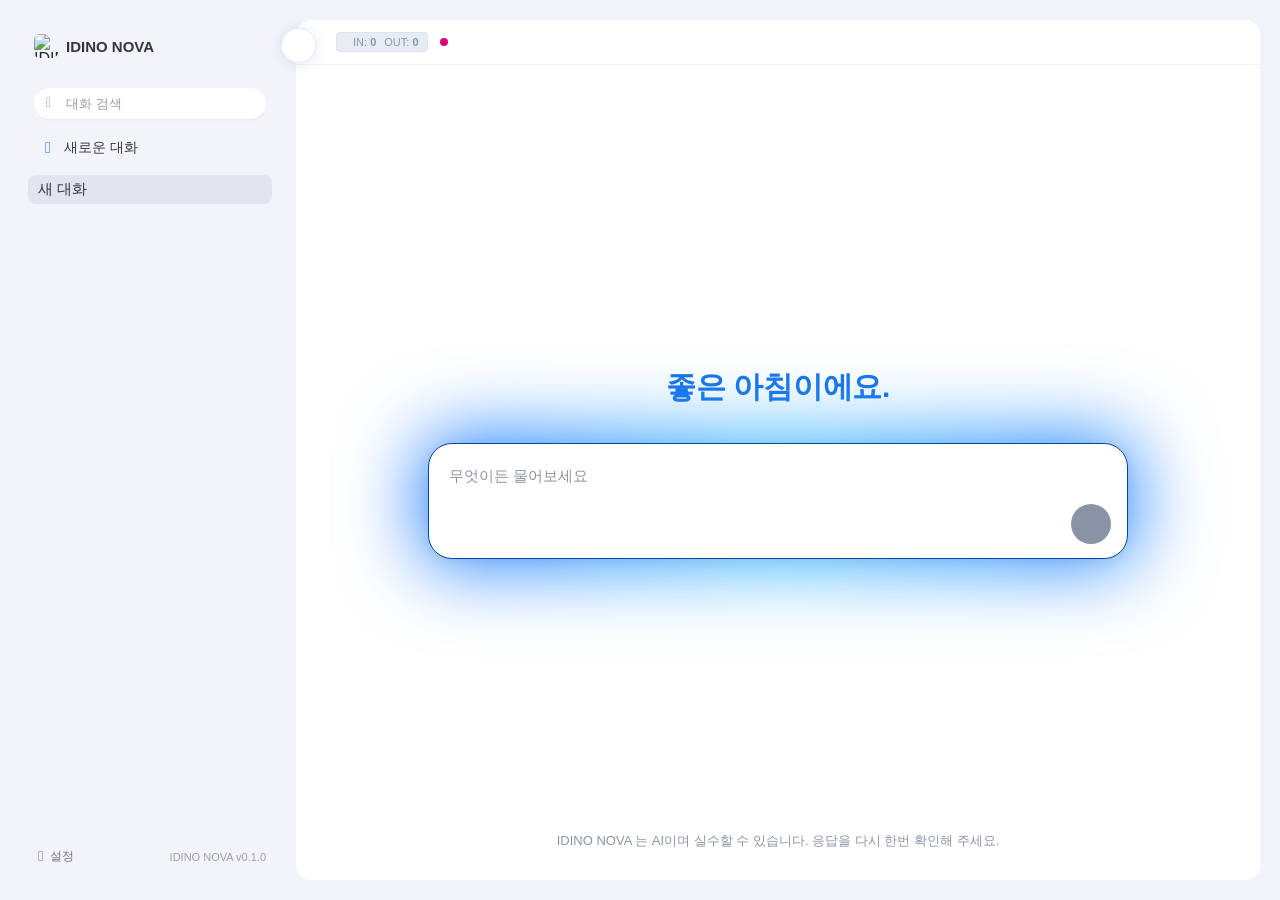
==== commit 2032b631: "[web/static] 어시스턴트 머리말 아이콘 24px 로 — 글자와 같은 줄에 놓는다 시안은 어시스턴트 아바타·이름 줄을 아예 뺐다. 그런데 스트리밍 답변과 "생각하는 중" 표" ====
--- a/web/static/index.html
+++ b/web/static/index.html
@@ -1695,6 +1695,22 @@
   background: var(--bg-secondary);
   flex-shrink: 0;
 }
+
+/* ─── 어시스턴트 머리말(아바타 + 이름) ──────────────────────────────
+   시안은 이 줄을 아예 뺐는데, 스트리밍·생각중 표시에는 마크업이 남아 있어
+   규칙 없이 원본 크기(엠블럼 원본 해상도)로 커다랗게 나왔다. 24px 로 고정해
+   "IDINO NOVA" 글자와 같은 줄에 놓는다. 2026-08-14 */
+.message-header { display: flex; align-items: center; gap: 8px; margin-bottom: 6px; }
+.message-avatar {
+  width: 24px; height: 24px;
+  border-radius: 50%;
+  display: flex; align-items: center; justify-content: center;
+  font-size: 12px; font-weight: 600;
+  flex-shrink: 0;
+}
+.message-avatar.assistant { background: #fff; object-fit: cover; }
+.message-avatar.user { background: var(--bg-message-user); color: #fff; }
+.message-sender { font-size: 13px; font-weight: 600; color: var(--text-primary); }
 </style>
 </head>
 <body>
@@ -3337,7 +3353,17 @@
   div.className = 'message msg-' + role;   // 역할 클래스(재생성 버튼 배치 등에 사용)
   if (index !== null) div.dataset.msgIndex = index;   // 편집·분기(fork)용 인덱스
 
+  // 어시스턴트에만 머리말을 붙인다 — 스트리밍 중 보이던 줄이 답변 완료·새로고침
+  // 후에 사라지지 않게 맞춘다. 사용자 메시지는 시안대로 우측 말풍선만 쓴다.
+  const headerHtml = role === 'assistant'
+    ? `<div class="message-header">
+         <img src="/static/emblem.png" alt="N" class="message-avatar assistant">
+         <div class="message-sender">IDINO NOVA</div>
+       </div>`
+    : '';
+
   div.innerHTML = `
+    ${headerHtml}
     <div class="message-body">${formatContent(content)}</div>`;
 
   // user 메시지엔 '편집' 버튼 — 클릭 시 이 지점에서 분기(fork)해 편집본으로 새 대화를 만든다.
@@ -3733,7 +3759,7 @@
   div.className = 'message';
   div.innerHTML = `
     <div class="message-header">
-      <img src="/static/emblem.png" alt="N" class="message-avatar assistant" style="object-fit:cover;">
+      <img src="/static/emblem.png" alt="N" class="message-avatar assistant">
       <div class="message-sender">IDINO NOVA</div>
     </div>
     <div class="thinking">
@@ -3785,7 +3811,7 @@
 
   div.innerHTML = `
     <div class="message-header">
-      <img src="/static/emblem.png" alt="N" class="message-avatar assistant" style="object-fit:cover;">
+      <img src="/static/emblem.png" alt="N" class="message-avatar assistant">
       <div class="message-sender">IDINO NOVA</div>
     </div>
     <div class="activity-area" id="streamingActivity">
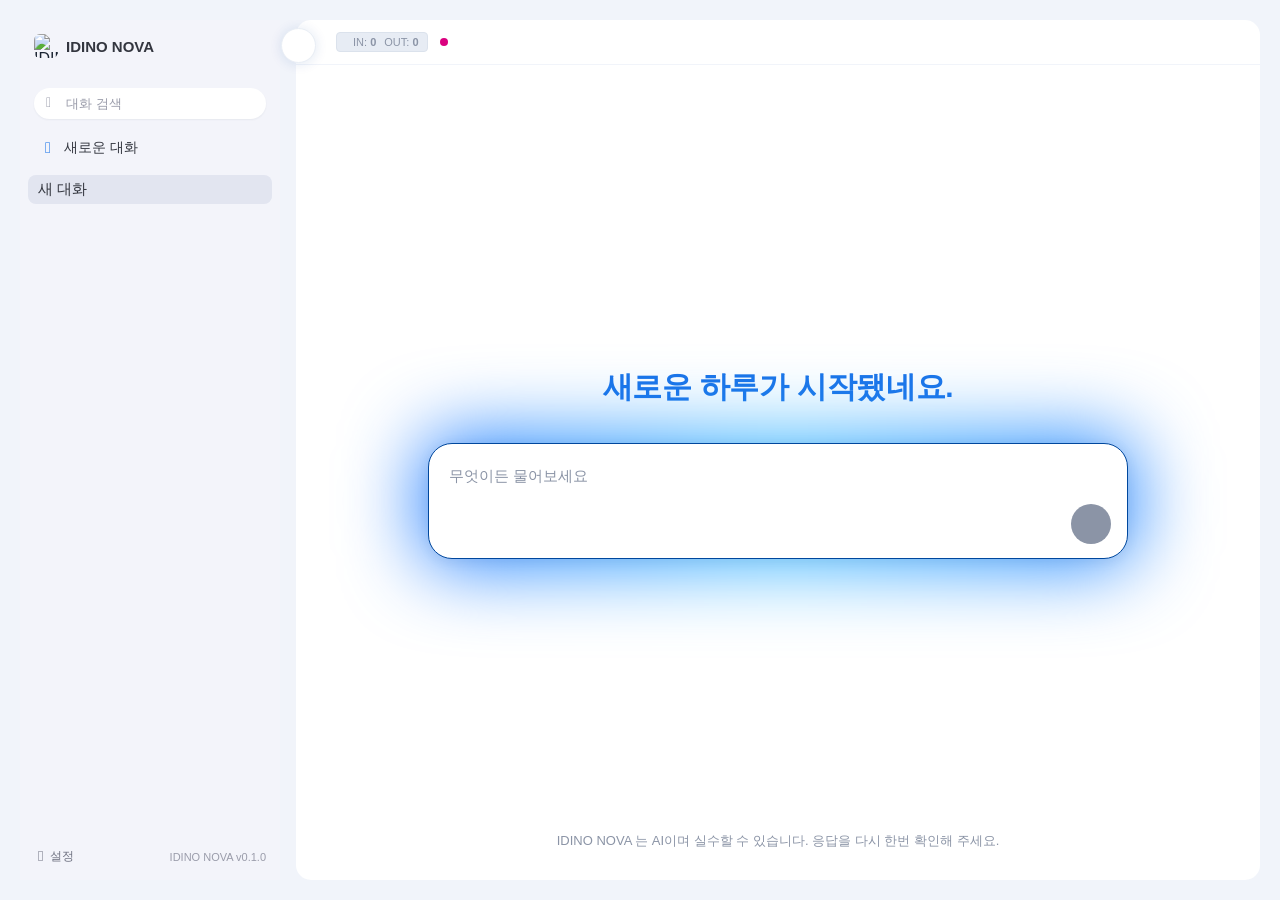
==== commit 6783fda2: "[web/static] 남은 구형 아이콘 3곳 정리 — 시안 대비 차이 0 확인 디자인 반영 상태를 시안과 전수 대조했다. CSS 선택자 차이 0, 마크업 class 차이 0, J" ====
--- a/web/static/index.html
+++ b/web/static/index.html
@@ -3106,7 +3106,7 @@
     <button type="button" data-action="clear-selection">선택 해제</button>
   </div>`;
   // 미분류로 되돌리는 드롭 자리 — 드래그 중에만 나타난다.
-  html += '<div class="drop-zone-ungrouped" data-folder="">📂 미분류로 이동</div>';
+  html += '<div class="drop-zone-ungrouped" data-folder="">' + ICON_FOLDER + ' 미분류로 이동</div>';
   // 폴더 섹션(상단, 접이식).
   for (const fname of folderNames) {
     const collapsed = _folderCollapsed(fname);
@@ -4159,7 +4159,7 @@
   for (const t of todos) {
     const status = t.status || 'pending';
     const cls = 'todo-item todo-' + status;
-    const mark = icon[status] || '○';
+    const mark = icon[status] || icon.pending;
     // 진행 중이면 active_form(있으면)을 꼬리표로 강조한다.
     let tail = '';
     if (status === 'in_progress') {
@@ -4199,7 +4199,7 @@
     const a = document.createElement('a');
     a.className = 'dl-link';
     a.href = d.url;
-    a.textContent = '⬇ ' + decodeURIComponent(d.filename);
+    a.innerHTML = ICON_DOWNLOAD + ' ' + escapeHtml(decodeURIComponent(d.filename));
     wrap.appendChild(a);
   }
   body.appendChild(wrap);
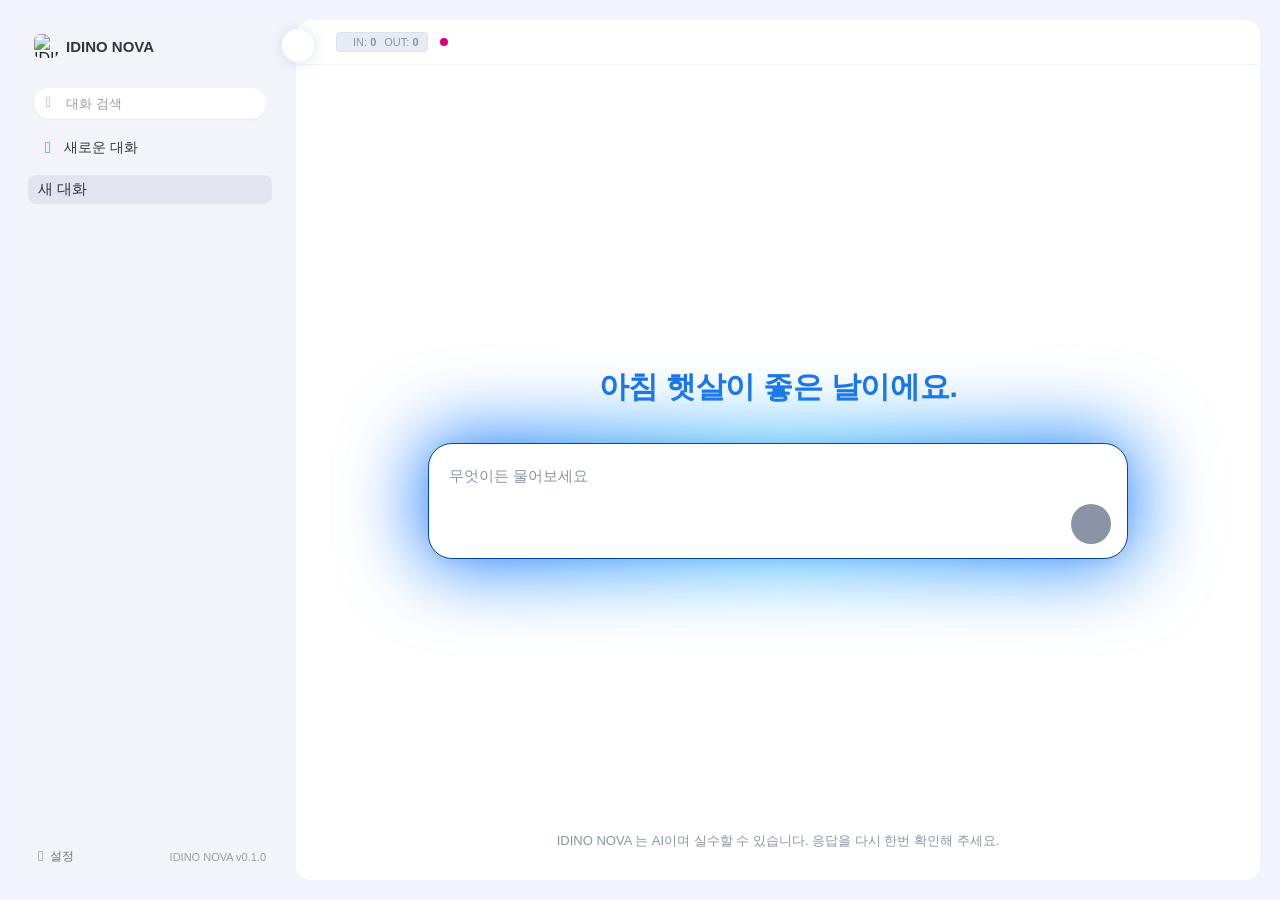
==== commit cae2a417: "[web/static] 폴더 드롭 지점 확대 + PC 파일 채팅창 드롭 첨부 신규 사용자 실사용 검증에서 나온 두 건이다(이미지 붙여넣기는 정상 확인).  ① 대화 세션을 폴더에 " ====
--- a/web/static/index.html
+++ b/web/static/index.html
@@ -1675,7 +1675,7 @@
   border-radius: 6px;
   text-align: center;
 }
-.folder-header.drop-target, .drop-zone-ungrouped.drop-target {
+.folder-header.drop-target, .drop-zone-ungrouped.drop-target, .folder-group.drop-target {
   background: var(--bg-hover);
   outline: 2px dashed var(--accent, #6366f1);
   outline-offset: -2px;
@@ -1711,6 +1711,22 @@
 .message-avatar.assistant { background: #fff; object-fit: cover; }
 .message-avatar.user { background: var(--bg-message-user); color: #fff; }
 .message-sender { font-size: 13px; font-weight: 600; color: var(--text-primary); }
+
+/* ─── PC 파일 드롭 안내막 (2026-08-14 신규) ─────────────────────────
+   파일을 창 안으로 끌고 오면 "여기에 놓으세요"를 덮어 보여 준다. 안내가 없으면
+   놓을 수 있는지 알 수 없어 사용자가 시도 자체를 포기한다(실제 지적 사항). */
+.chat-drop-overlay {
+  position: absolute; inset: 0;
+  display: none;
+  align-items: center; justify-content: center;
+  background: color-mix(in srgb, var(--bg-secondary) 88%, transparent);
+  border: 2px dashed var(--accent);
+  border-radius: 18px;
+  z-index: 40;
+  pointer-events: none;              /* 막이 드롭 이벤트를 가로채지 않게 한다 */
+  font-size: 15px; font-weight: 600; color: var(--accent);
+}
+.chat-drop-overlay.visible { display: flex; }
 </style>
 </head>
 <body>
@@ -1750,6 +1766,7 @@
 
   <!-- 메인 -->
   <div class="main">
+    <div class="chat-drop-overlay" id="chatDropOverlay">파일을 여기에 놓으면 첨부됩니다</div>
     <!-- 헤더 -->
     <div class="header">
       <div class="header-left">
@@ -3043,7 +3060,14 @@
     if (sidebar) sidebar.classList.remove('dragging-session');
   });
 
-  const dropZone = (t) => (t.closest && (t.closest('.folder-header') || t.closest('.drop-zone-ungrouped'))) || null;
+  // 드롭 대상 판정. 폴더 '이름 줄' 만 받으면 실사용에서 거의 못 맞춘다 —
+  // 사용자는 폴더 블록 아무 데나(그 안의 대화 위에도) 놓으려 하기 때문이다.
+  // 그래서 folder-group 전체를 받되, 좁은 것부터 확인해 의도를 우선한다.
+  const dropZone = (t) => (t.closest && (
+    t.closest('.folder-header') ||
+    t.closest('.drop-zone-ungrouped') ||
+    t.closest('.folder-group')
+  )) || null;
 
   list.addEventListener('dragover', (ev) => {
     const zone = dropZone(ev.target);
@@ -3111,7 +3135,7 @@
   for (const fname of folderNames) {
     const collapsed = _folderCollapsed(fname);
     const items = bySort(folders[fname]);
-    html += `<div class="folder-group">
+    html += `<div class="folder-group" data-folder="${escapeHtml(fname)}">
       <div class="folder-header" data-folder="${escapeHtml(fname)}">
         <span class="folder-caret">${collapsed
           ? '<i class="bi bi-chevron-right" style="font-size:10px"></i>'
@@ -4770,6 +4794,58 @@
   document.addEventListener('click', hide);
 })();
 
+
+// ─── PC 파일을 대화 영역에 끌어다 놓아 첨부 (2026-08-14 신규) ───
+// 종전에는 클립 버튼이나 Ctrl+V 로만 첨부할 수 있었다. 탐색기에서 끌어다 놓는 것이
+// 자연스러운 기대인데 아무 반응이 없었다(사용자 지적).
+//
+// 사이드바의 대화 드래그와 충돌하지 않게 **dataTransfer 에 Files 가 있을 때만** 반응한다
+// (대화 드래그는 text/plain 만 싣는다). 기존 첨부 경로(handleFileSelect·
+// handlePasteFiles)는 건드리지 않는다 — 동작하는 코드를 고쳐 위험을 만들 이유가 없다.
+(function initChatFileDrop() {
+  const main = document.querySelector('.main');
+  const overlay = document.getElementById('chatDropOverlay');
+  if (!main || !overlay) return;
+
+  const hasFiles = (ev) => {
+    const t = ev.dataTransfer && ev.dataTransfer.types;
+    return !!t && Array.prototype.indexOf.call(t, 'Files') !== -1;
+  };
+
+  main.addEventListener('dragover', (ev) => {
+    if (!hasFiles(ev)) return;
+    ev.preventDefault();                 // 이걸 안 부르면 drop 이 아예 안 뜬다
+    ev.dataTransfer.dropEffect = 'copy';
+    overlay.classList.add('visible');
+  });
+
+  // 자식 요소 사이를 지날 때도 dragleave 가 뜬다. 창 밖으로 나간 경우만 숨긴다.
+  main.addEventListener('dragleave', (ev) => {
+    if (!ev.relatedTarget || !main.contains(ev.relatedTarget)) overlay.classList.remove('visible');
+  });
+
+  main.addEventListener('drop', (ev) => {
+    if (!hasFiles(ev)) return;
+    ev.preventDefault();
+    overlay.classList.remove('visible');
+    const files = Array.from(ev.dataTransfer.files || []);
+    if (!files.length) return;
+
+    const tooBig = [];                   // 모아서 한 번만 알린다(상자가 겹치지 않게)
+    let added = 0;
+    for (const f of files) {
+      if (f.size > 20 * 1024 * 1024) {   // 서버 상한(upload.max_size_bytes)과 같은 사전 안내
+        tooBig.push(f.name);
+        continue;
+      }
+      attachedFiles.push(f);
+      added++;
+    }
+    if (added > 0) renderAttachPreview();
+    if (tooBig.length) novaAlert(`파일이 너무 큽니다 (20MB 제한):\n${tooBig.join('\n')}`);
+  });
+})();
+
 </script>
 </body>
 </html>
